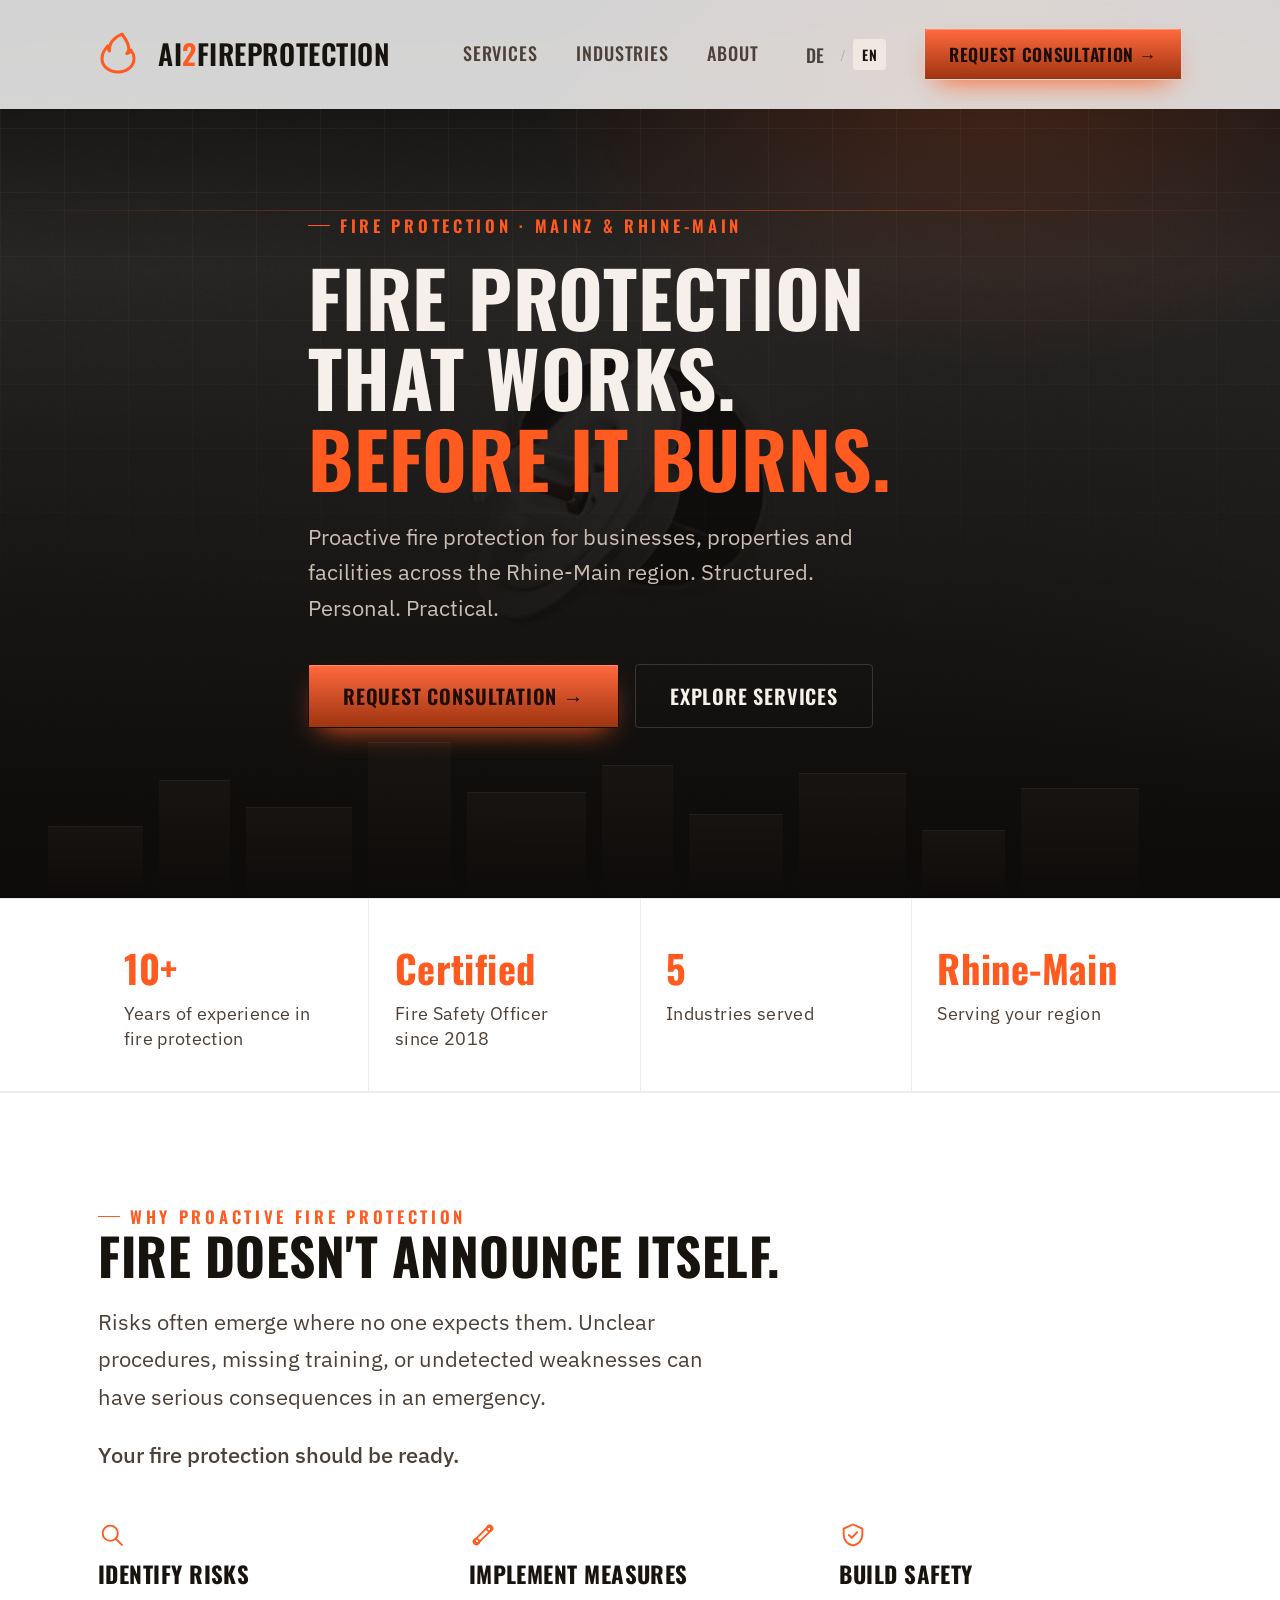
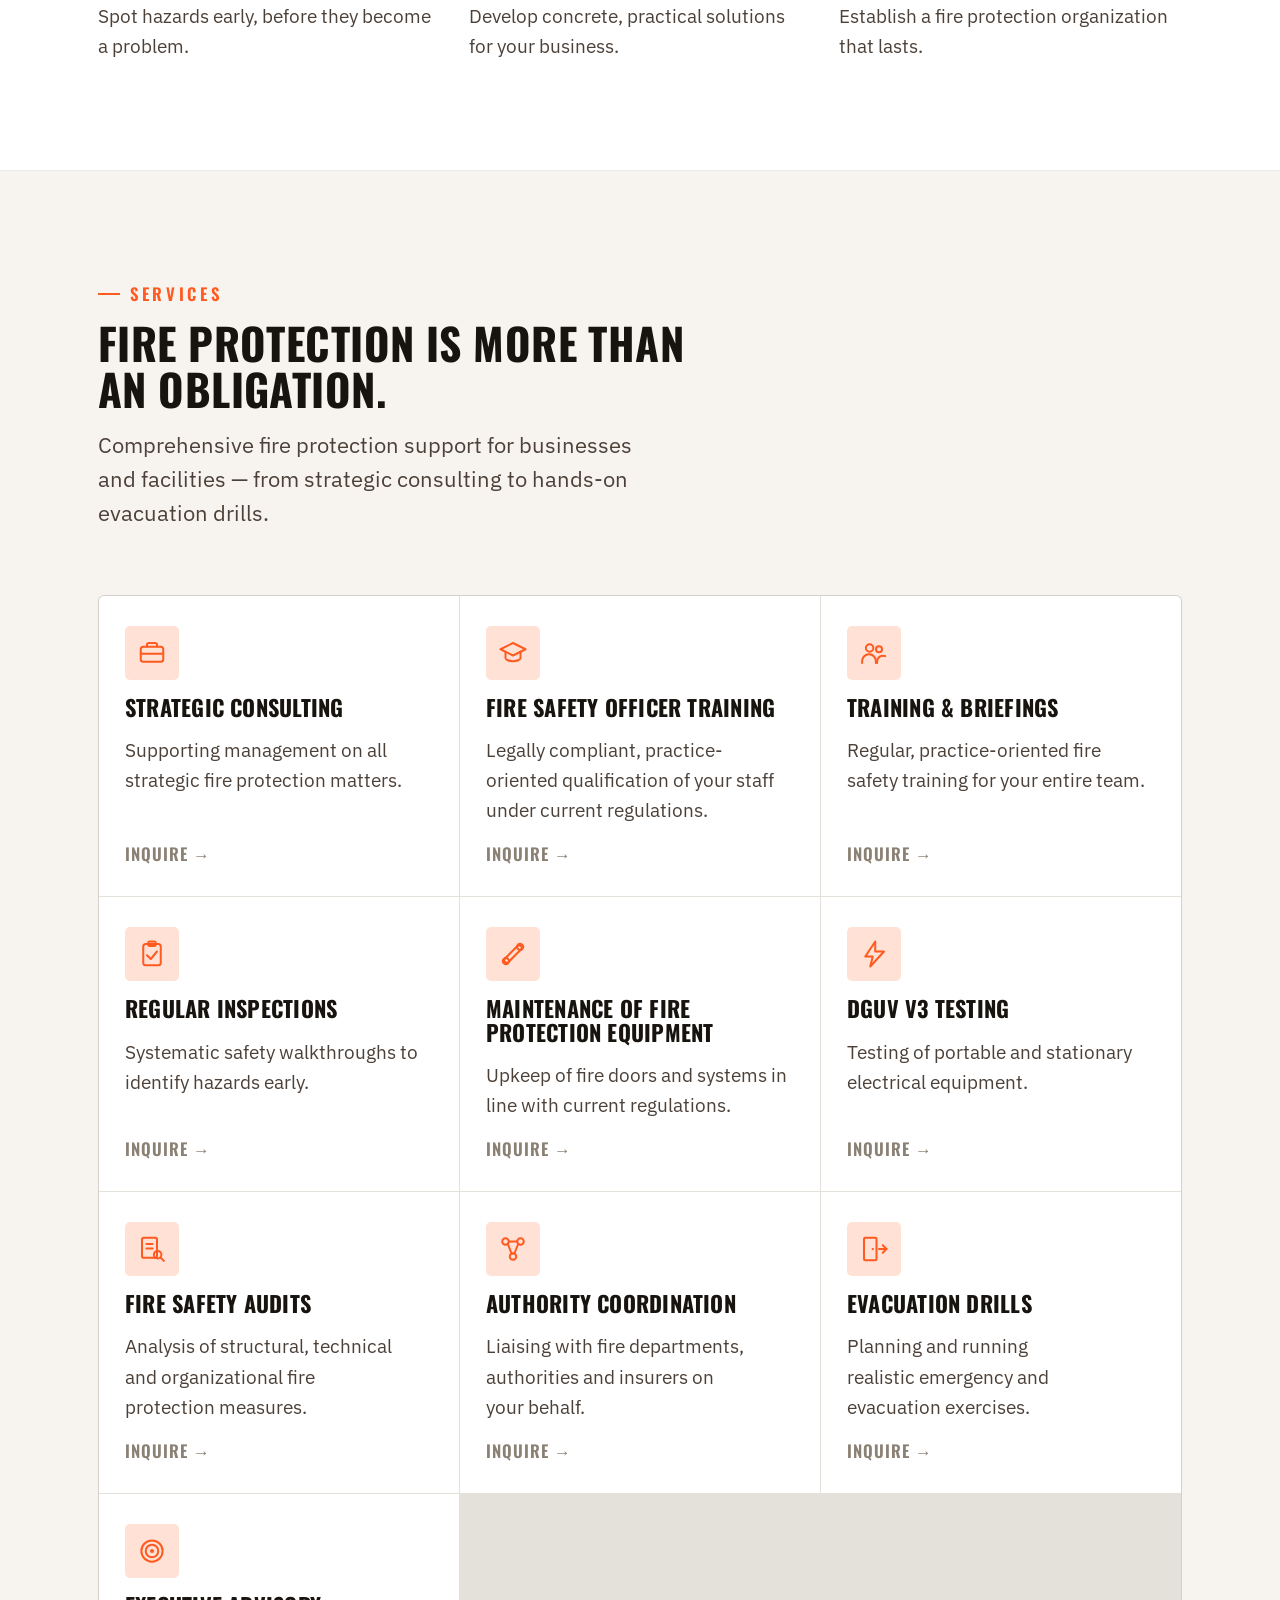
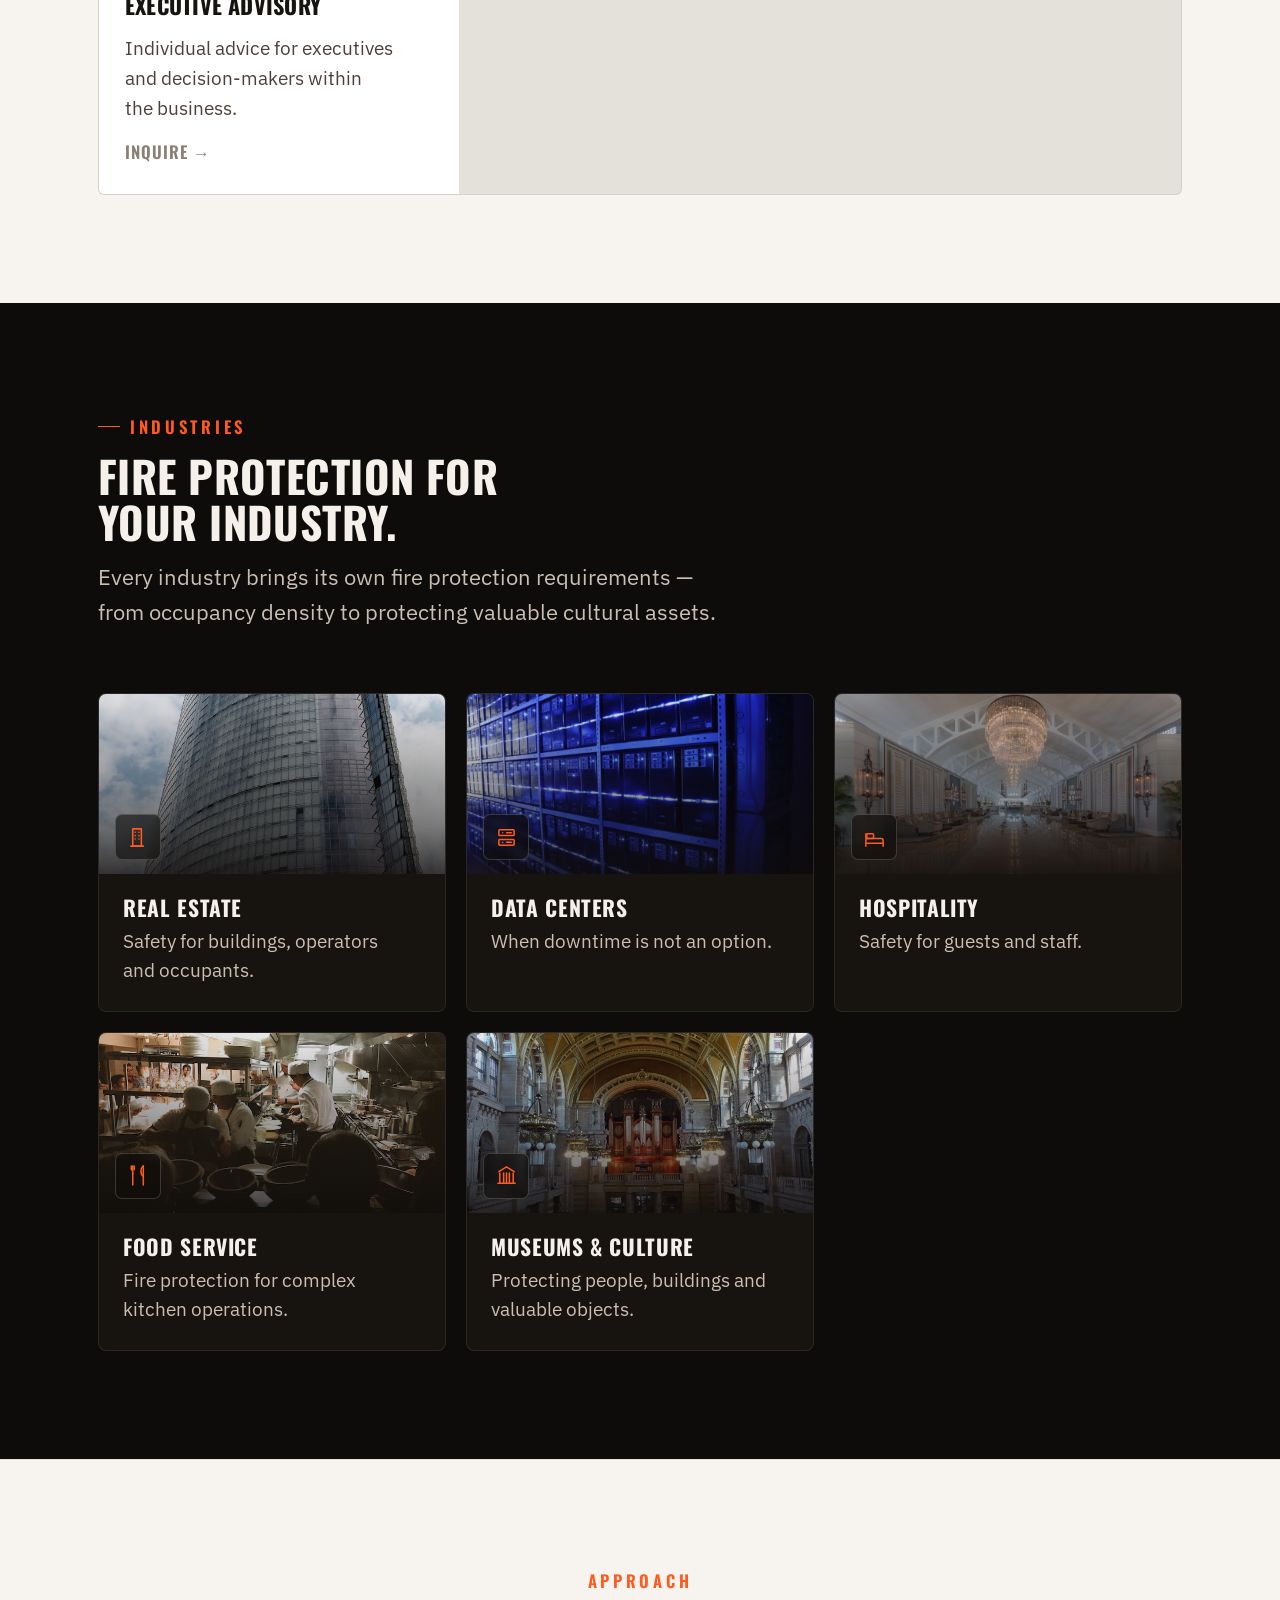
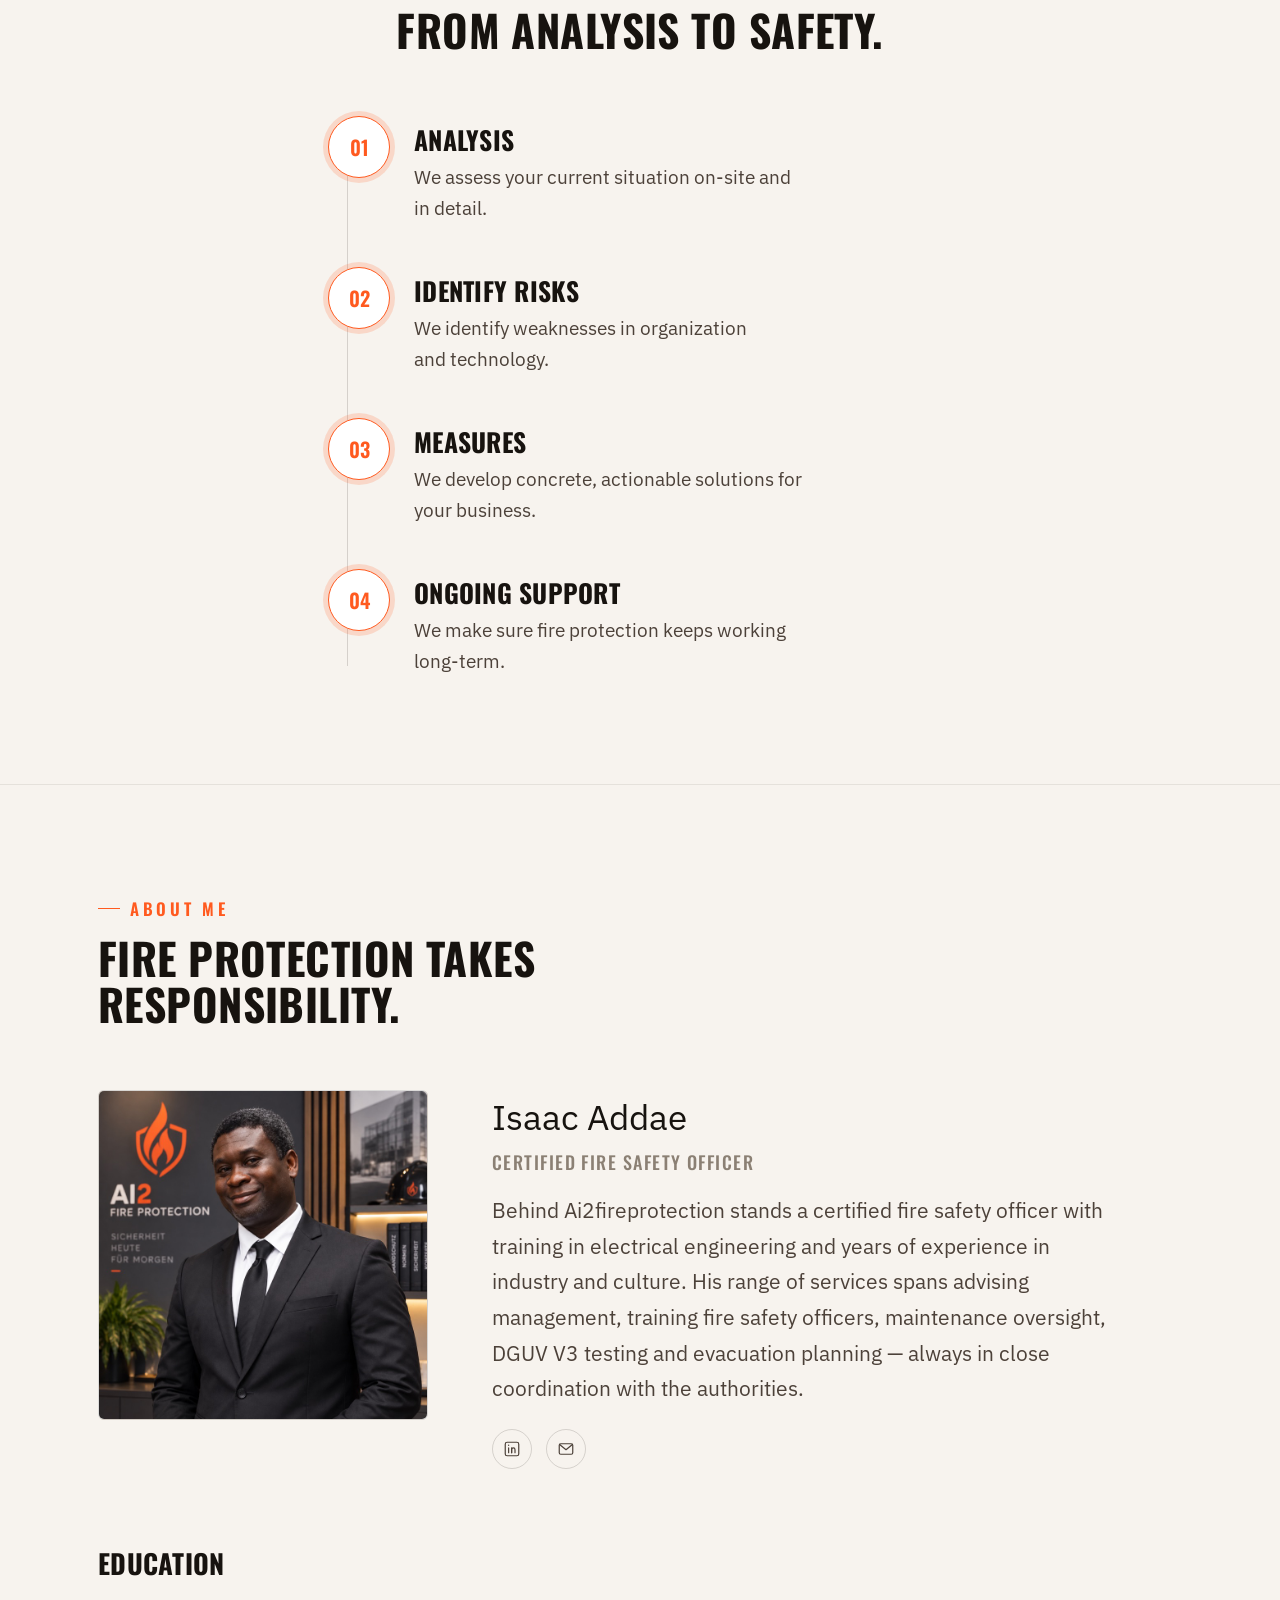
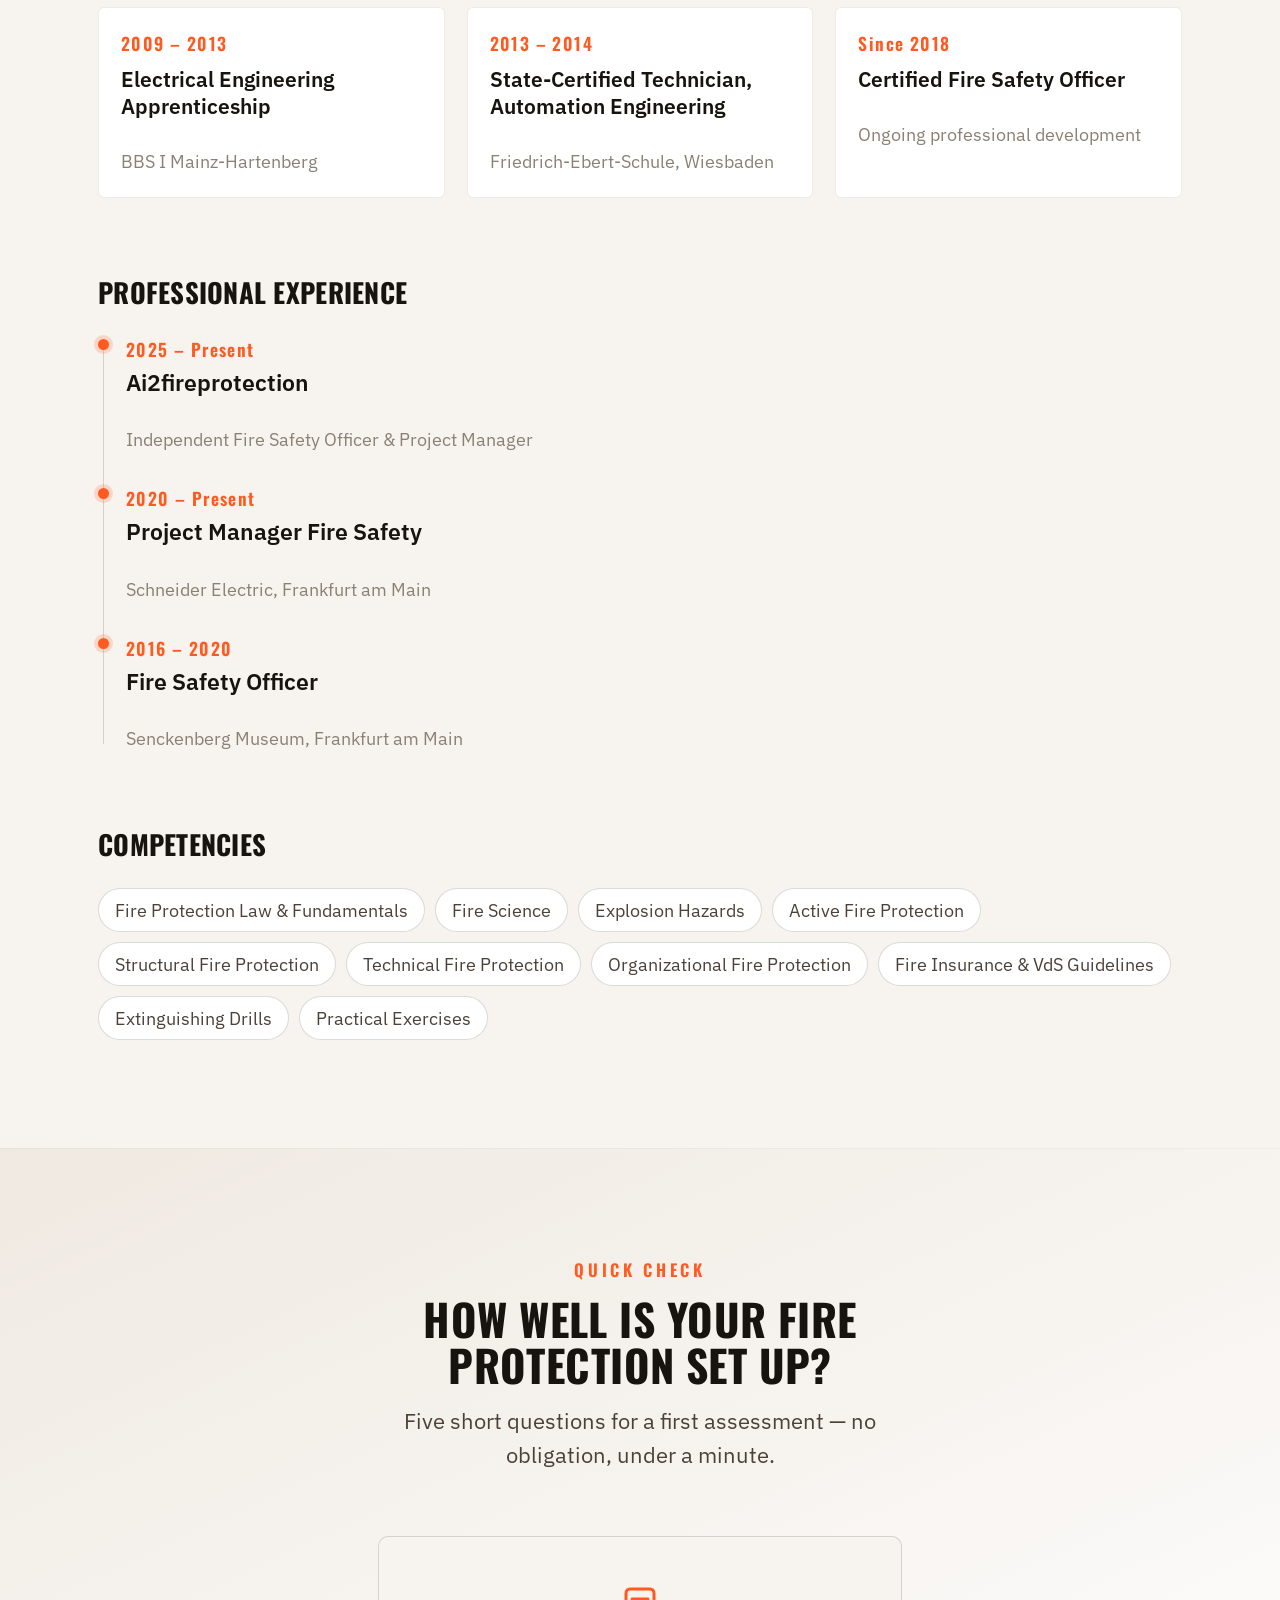
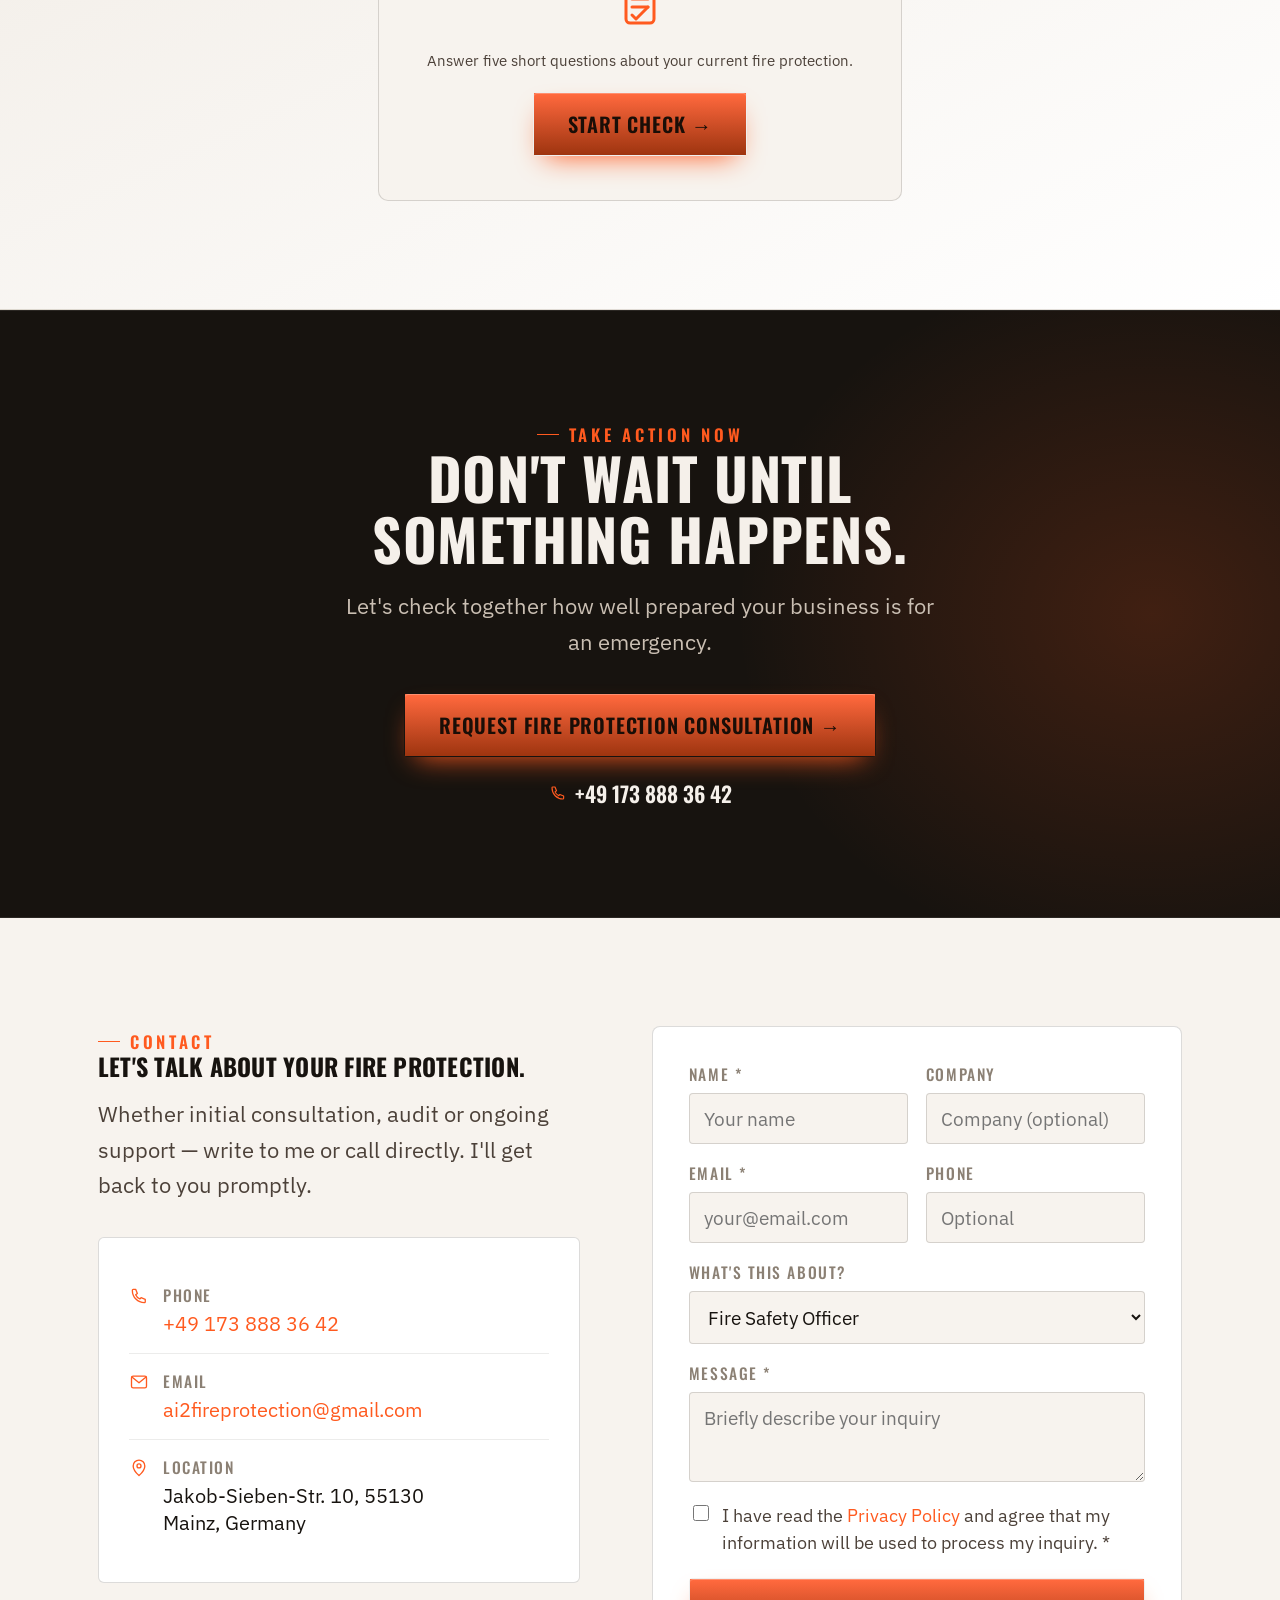
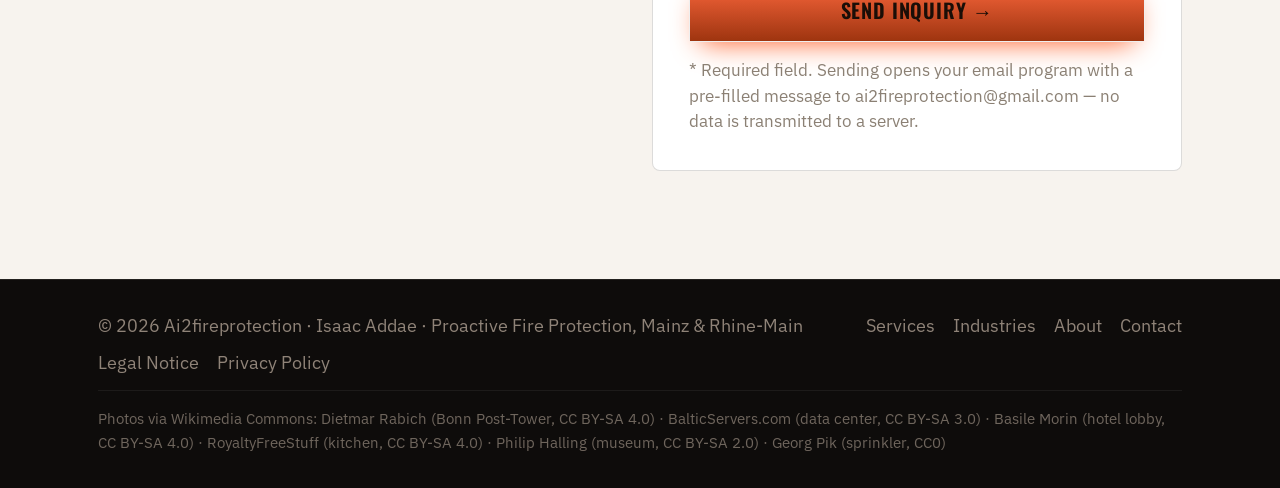
==== en/index.html @ b9a4593c "Add English version and enlarge Isaac's portrait - Add en/index.html, en/legal-notice.html, en/priva" ====
<!doctype html>
<html lang="en">
<head>
  <meta charset="UTF-8">
  <meta name="viewport" content="width=device-width, initial-scale=1">
  <title>Ai2fireprotection – Proactive Fire Protection Mainz &amp; Rhine-Main</title>
  <meta name="description" content="Certified fire safety officer in Mainz &amp; Rhine-Main: consulting, training, inspections, DGUV V3, evacuation planning – for real estate, data centers, hospitality, food service and museums.">
  <meta name="author" content="Isaac Addae – Ai2fireprotection">
  <meta name="theme-color" content="#0e0c0b">
  <link rel="canonical" href="https://ai2fireprotection.de/en/">
  <!-- Open Graph / Social Preview -->
  <meta property="og:type" content="website">
  <meta property="og:locale" content="en_US">
  <meta property="og:site_name" content="Ai2fireprotection">
  <meta property="og:title" content="Ai2fireprotection – Proactive Fire Protection Mainz &amp; Rhine-Main">
  <meta property="og:description" content="Certified fire safety officer for consulting, training, inspections, DGUV V3 and evacuation planning across the Rhine-Main region.">
  <meta property="og:url" content="https://ai2fireprotection.de/en/">
  <meta name="twitter:card" content="summary">
  <link rel="icon" href="data:image/svg+xml,%3Csvg xmlns='http://www.w3.org/2000/svg' viewBox='0 0 100 100'%3E%3Ctext y='.9em' font-size='90'%3E%F0%9F%94%A5%3C/text%3E%3C/svg%3E">
  <link rel="stylesheet" href="../styles.css">
  <script type="application/ld+json">
  {
    "@context": "https://schema.org",
    "@type": "LocalBusiness",
    "name": "Ai2fireprotection",
    "founder": { "@type": "Person", "name": "Isaac Addae" },
    "description": "Certified fire safety officer: consulting, training, inspections, DGUV V3, evacuation planning.",
    "address": {
      "@type": "PostalAddress",
      "streetAddress": "Jakob-Sieben-Str. 10",
      "postalCode": "55130",
      "addressLocality": "Mainz",
      "addressCountry": "DE"
    },
    "telephone": "+49 173 888 36 42",
    "email": "ai2fireprotection@gmail.com",
    "areaServed": "Rhine-Main",
    "url": "https://ai2fireprotection.de/en/"
  }
  </script>
</head>
<body>
<div class="page" id="top">

  <!-- NAV -->
  <header class="nav">
    <div class="container nav-inner">
      <a class="brand" href="#top">
        <svg class="brand-mark" viewBox="0 0 24 24" fill="none" stroke="currentColor" stroke-width="1.5" stroke-linecap="round" stroke-linejoin="round">
          <path d="M12 2c2.2 3 3.4 5.1 3.4 7.3 0 1-.4 1.8-1 2.5.9-.2 1.7-.8 2.1-1.7 1 1.3 1.5 2.7 1.5 4.1 0 3.7-3.1 6.8-8 6.8s-8-3.1-8-6.8c0-2.6 1.4-4.6 3-6.3-.1 1 .1 1.9.7 2.6-.3-3.6 1.6-6.4 6.3-8.5Z"/>
        </svg>
        <span class="brand-word">Ai<b>2</b>FireProtection</span>
      </a>
      <input type="checkbox" id="nav-toggle" class="nav-toggle-input">
      <nav class="nav-links">
        <a href="#services">Services</a>
        <a href="#industries">Industries</a>
        <a href="#about">About</a>
        <div class="lang-switch">
          <a href="../index.html">DE</a>
          <span class="lang-sep">/</span>
          <span class="lang-current">EN</span>
        </div>
        <a href="#contact" class="btn btn-accent btn-sm">Request Consultation →</a>
      </nav>
      <label for="nav-toggle" class="nav-toggle-btn" aria-label="Open menu">
        <svg width="24" height="24" viewBox="0 0 24 24" fill="none" stroke="currentColor" stroke-width="1.6" stroke-linecap="round"><line x1="3" y1="6" x2="21" y2="6"/><line x1="3" y1="12" x2="21" y2="12"/><line x1="3" y1="18" x2="21" y2="18"/></svg>
      </label>
    </div>
  </header>

  <!-- HERO -->
  <section class="hero dark-band">
    <div class="hero-photo"><img src="../images/hero-sprinkler.jpg" alt="" loading="eager" width="1600" height="1600"></div>
    <div class="scanline"></div>
    <div class="skyline" aria-hidden="true">
      <i style="width:8%;height:38%;"></i><i style="width:6%;height:62%;"></i><i style="width:9%;height:48%;"></i>
      <i style="width:7%;height:82%;"></i><i style="width:10%;height:56%;"></i><i style="width:6%;height:70%;"></i>
      <i style="width:8%;height:44%;"></i><i style="width:9%;height:66%;"></i><i style="width:7%;height:36%;"></i>
      <i style="width:10%;height:58%;"></i>
    </div>
    <div class="container hero-inner">
      <span class="eyebrow reveal is-visible">Fire Protection · Mainz &amp; Rhine-Main</span>
      <h1 class="reveal is-visible reveal-1">Fire protection<br>that works.<em>Before it burns.</em></h1>
      <p class="hero-sub reveal is-visible reveal-2">Proactive fire protection for businesses, properties and facilities across the Rhine-Main region. Structured. Personal. Practical.</p>
      <div class="hero-cta reveal is-visible reveal-3">
        <a href="#contact" class="btn btn-accent">Request Consultation →</a>
        <a href="#services" class="btn btn-ghost">Explore Services</a>
      </div>
    </div>
  </section>

  <!-- STATS -->
  <div class="stats">
    <div class="container">
      <div class="stats-grid reveal">
        <div class="stat"><div class="stat-num" data-count-to="10" data-suffix="+">0+</div><div class="stat-label">Years of experience in fire protection</div></div>
        <div class="stat"><div class="stat-num">Certified</div><div class="stat-label">Fire Safety Officer since 2018</div></div>
        <div class="stat"><div class="stat-num" data-count-to="5" data-suffix="">0</div><div class="stat-label">Industries served</div></div>
        <div class="stat"><div class="stat-num">Rhine-Main</div><div class="stat-label">Serving your region</div></div>
      </div>
    </div>
  </div>

  <!-- PROBLEM -->
  <section class="problem">
    <div class="container">
      <div class="problem-head reveal">
        <span class="eyebrow">Why Proactive Fire Protection</span>
        <h2>Fire doesn't announce itself.</h2>
        <p>Risks often emerge where no one expects them. Unclear procedures, missing training, or undetected weaknesses can have serious consequences in an emergency.</p>
        <p class="problem-lead">Your fire protection should be ready.</p>
      </div>
      <div class="problem-grid reveal">
        <div class="problem-card">
          <svg width="28" height="28" viewBox="0 0 24 24" fill="none" stroke="currentColor" stroke-width="1.6" stroke-linecap="round" stroke-linejoin="round" style="color:var(--accent)"><circle cx="10.5" cy="10.5" r="6.5"/><line x1="15.2" y1="15.2" x2="20.5" y2="20.5"/></svg>
          <h3>Identify Risks</h3>
          <p>Spot hazards early, before they become a problem.</p>
        </div>
        <div class="problem-card">
          <svg width="28" height="28" viewBox="0 0 24 24" fill="none" stroke="currentColor" stroke-width="1.6" stroke-linecap="round" stroke-linejoin="round" style="color:var(--accent)"><g transform="rotate(45 12 12)"><rect x="10" y="3" width="4" height="18" rx="2"/><circle cx="12" cy="4" r="2.4"/><circle cx="12" cy="20" r="2.4"/></g></svg>
          <h3>Implement Measures</h3>
          <p>Develop concrete, practical solutions for your business.</p>
        </div>
        <div class="problem-card">
          <svg width="28" height="28" viewBox="0 0 24 24" fill="none" stroke="currentColor" stroke-width="1.6" stroke-linecap="round" stroke-linejoin="round" style="color:var(--accent)"><path d="M12 3 4 6.5v5C4 16.5 7.4 20.3 12 21c4.6-.7 8-4.5 8-9.5v-5L12 3Z"/><polyline points="8.5,12 11,14.5 15.5,9.5"/></svg>
          <h3>Build Safety</h3>
          <p>Establish a fire protection organization that lasts.</p>
        </div>
      </div>
    </div>
  </section>

  <!-- SERVICES -->
  <section id="services">
    <div class="container">
      <div class="section-head reveal">
        <span class="eyebrow">Services</span>
        <h2>Fire protection is more than an obligation.</h2>
        <p>Comprehensive fire protection support for businesses and facilities — from strategic consulting to hands-on evacuation drills.</p>
      </div>

      <div class="services-grid reveal">
        <div class="service-card">
          <div class="service-icon"><svg viewBox="0 0 24 24" fill="none" stroke="currentColor" stroke-width="1.6" stroke-linecap="round" stroke-linejoin="round"><rect x="3" y="7" width="18" height="12" rx="2"/><path d="M8 7V5.5A1.5 1.5 0 0 1 9.5 4h5A1.5 1.5 0 0 1 16 5.5V7"/><line x1="3" y1="12.5" x2="21" y2="12.5"/></svg></div>
          <h3>Strategic Consulting</h3>
          <p>Supporting management on all strategic fire protection matters.</p>
          <a class="service-link" href="#contact">Inquire →</a>
        </div>
        <div class="service-card">
          <div class="service-icon"><svg viewBox="0 0 24 24" fill="none" stroke="currentColor" stroke-width="1.6" stroke-linecap="round" stroke-linejoin="round"><polygon points="12,4 22,9 12,14 2,9"/><path d="M6 11v5c0 1.4 2.7 2.5 6 2.5s6-1.1 6-2.5v-5"/></svg></div>
          <h3>Fire Safety Officer Training</h3>
          <p>Legally compliant, practice-oriented qualification of your staff under current regulations.</p>
          <a class="service-link" href="#contact">Inquire →</a>
        </div>
        <div class="service-card">
          <div class="service-icon"><svg viewBox="0 0 24 24" fill="none" stroke="currentColor" stroke-width="1.6" stroke-linecap="round" stroke-linejoin="round"><circle cx="8.5" cy="8" r="3"/><circle cx="16" cy="9" r="2.4"/><path d="M2.5 20v-1.5A5.5 5.5 0 0 1 8 13a5.5 5.5 0 0 1 5.5 5.5V20"/><path d="M14.5 20v-1.2a4.7 4.7 0 0 1 6.5-4.3"/></svg></div>
          <h3>Training &amp; Briefings</h3>
          <p>Regular, practice-oriented fire safety training for your entire team.</p>
          <a class="service-link" href="#contact">Inquire →</a>
        </div>
        <div class="service-card">
          <div class="service-icon"><svg viewBox="0 0 24 24" fill="none" stroke="currentColor" stroke-width="1.6" stroke-linecap="round" stroke-linejoin="round"><rect x="5" y="4" width="14" height="17" rx="2"/><rect x="9" y="2" width="6" height="3.5" rx="1"/><polyline points="8,13 11,16 16,10"/></svg></div>
          <h3>Regular Inspections</h3>
          <p>Systematic safety walkthroughs to identify hazards early.</p>
          <a class="service-link" href="#contact">Inquire →</a>
        </div>
        <div class="service-card">
          <div class="service-icon"><svg viewBox="0 0 24 24" fill="none" stroke="currentColor" stroke-width="1.6" stroke-linecap="round" stroke-linejoin="round"><g transform="rotate(45 12 12)"><rect x="10" y="3" width="4" height="18" rx="2"/><circle cx="12" cy="4" r="2.4"/><circle cx="12" cy="20" r="2.4"/></g></svg></div>
          <h3>Maintenance of Fire Protection Equipment</h3>
          <p>Upkeep of fire doors and systems in line with current regulations.</p>
          <a class="service-link" href="#contact">Inquire →</a>
        </div>
        <div class="service-card">
          <div class="service-icon"><svg viewBox="0 0 24 24" fill="none" stroke="currentColor" stroke-width="1.6" stroke-linecap="round" stroke-linejoin="round"><polygon points="13,2 5,14 11,14 9,22 20,10 13,10"/></svg></div>
          <h3>DGUV V3 Testing</h3>
          <p>Testing of portable and stationary electrical equipment.</p>
          <a class="service-link" href="#contact">Inquire →</a>
        </div>
        <div class="service-card">
          <div class="service-icon"><svg viewBox="0 0 24 24" fill="none" stroke="currentColor" stroke-width="1.6" stroke-linecap="round" stroke-linejoin="round"><rect x="4" y="3" width="12" height="16" rx="1.5"/><line x1="7.5" y1="8" x2="12.5" y2="8"/><line x1="7.5" y1="11.5" x2="12.5" y2="11.5"/><circle cx="16.5" cy="16.5" r="3"/><line x1="18.8" y1="18.8" x2="21.5" y2="21.5"/></svg></div>
          <h3>Fire Safety Audits</h3>
          <p>Analysis of structural, technical and organizational fire protection measures.</p>
          <a class="service-link" href="#contact">Inquire →</a>
        </div>
        <div class="service-card">
          <div class="service-icon"><svg viewBox="0 0 24 24" fill="none" stroke="currentColor" stroke-width="1.6" stroke-linecap="round" stroke-linejoin="round"><circle cx="6" cy="6" r="2.6"/><circle cx="18" cy="6" r="2.6"/><circle cx="12" cy="18" r="2.6"/><line x1="7.8" y1="7.8" x2="11" y2="16"/><line x1="16.2" y1="7.8" x2="13" y2="16"/><line x1="8.7" y1="6" x2="15.3" y2="6"/></svg></div>
          <h3>Authority Coordination</h3>
          <p>Liaising with fire departments, authorities and insurers on your behalf.</p>
          <a class="service-link" href="#contact">Inquire →</a>
        </div>
        <div class="service-card">
          <div class="service-icon"><svg viewBox="0 0 24 24" fill="none" stroke="currentColor" stroke-width="1.6" stroke-linecap="round" stroke-linejoin="round"><rect x="4" y="3" width="10" height="18" rx="1"/><circle cx="11" cy="12" r="0.9" fill="currentColor" stroke="none"/><line x1="16" y1="12" x2="22" y2="12"/><polyline points="19,9 22,12 19,15"/></svg></div>
          <h3>Evacuation Drills</h3>
          <p>Planning and running realistic emergency and evacuation exercises.</p>
          <a class="service-link" href="#contact">Inquire →</a>
        </div>
        <div class="service-card">
          <div class="service-icon"><svg viewBox="0 0 24 24" fill="none" stroke="currentColor" stroke-width="1.6" stroke-linecap="round" stroke-linejoin="round"><circle cx="12" cy="12" r="8.5"/><circle cx="12" cy="12" r="5"/><circle cx="12" cy="12" r="1.6" fill="currentColor" stroke="none"/></svg></div>
          <h3>Executive Advisory</h3>
          <p>Individual advice for executives and decision-makers within the business.</p>
          <a class="service-link" href="#contact">Inquire →</a>
        </div>
      </div>
    </div>
  </section>

  <!-- INDUSTRIES -->
  <section id="industries" class="dark-band">
    <div class="container">
      <div class="section-head reveal">
        <span class="eyebrow">Industries</span>
        <h2>Fire protection for your industry.</h2>
        <p>Every industry brings its own fire protection requirements — from occupancy density to protecting valuable cultural assets.</p>
      </div>
      <div class="industries-grid reveal">
        <div class="industry-tile">
          <div class="industry-visual">
            <img src="../images/immobilien.jpg" alt="Modern office building with glass facade" loading="lazy" width="900" height="600">
            <div class="industry-icon-badge"><svg viewBox="0 0 24 24" fill="none" stroke="currentColor" stroke-width="1.6" stroke-linecap="round" stroke-linejoin="round"><rect x="6" y="3" width="9" height="18"/><line x1="8.5" y1="6.5" x2="8.5" y2="6.6"/><line x1="8.5" y1="10" x2="8.5" y2="10.1"/><line x1="8.5" y1="13.5" x2="8.5" y2="13.6"/><line x1="12.5" y1="6.5" x2="12.5" y2="6.6"/><line x1="12.5" y1="10" x2="12.5" y2="10.1"/><line x1="12.5" y1="13.5" x2="12.5" y2="13.6"/><line x1="4" y1="21" x2="17" y2="21"/></svg></div>
          </div>
          <div class="industry-body"><h3>Real Estate</h3><p>Safety for buildings, operators and occupants.</p></div>
        </div>
        <div class="industry-tile">
          <div class="industry-visual">
            <img src="../images/rechenzentren.jpg" alt="Server room in a data center" loading="lazy" width="900" height="597">
            <div class="industry-icon-badge"><svg viewBox="0 0 24 24" fill="none" stroke="currentColor" stroke-width="1.6" stroke-linecap="round" stroke-linejoin="round"><rect x="4" y="4" width="16" height="6" rx="1"/><rect x="4" y="14" width="16" height="6" rx="1"/><line x1="8" y1="7" x2="8" y2="7.1"/><line x1="8" y1="17" x2="8" y2="17.1"/><line x1="12" y1="7" x2="17" y2="7"/><line x1="12" y1="17" x2="17" y2="17"/></svg></div>
          </div>
          <div class="industry-body"><h3>Data Centers</h3><p>When downtime is not an option.</p></div>
        </div>
        <div class="industry-tile">
          <div class="industry-visual">
            <img src="../images/hotellerie.jpg" alt="Elegant hotel lobby" loading="lazy" width="900" height="506">
            <div class="industry-icon-badge"><svg viewBox="0 0 24 24" fill="none" stroke="currentColor" stroke-width="1.6" stroke-linecap="round" stroke-linejoin="round"><rect x="4" y="8" width="7" height="5" rx="1"/><path d="M3 21v-6a2 2 0 0 1 2-2h14a2 2 0 0 1 2 2v6"/><line x1="3" y1="18" x2="21" y2="18"/><line x1="3" y1="13" x2="3" y2="8"/></svg></div>
          </div>
          <div class="industry-body"><h3>Hospitality</h3><p>Safety for guests and staff.</p></div>
        </div>
        <div class="industry-tile">
          <div class="industry-visual">
            <img src="../images/gastronomie.jpg" alt="Professional commercial kitchen" loading="lazy" width="650" height="488">
            <div class="industry-icon-badge"><svg viewBox="0 0 24 24" fill="none" stroke="currentColor" stroke-width="1.6" stroke-linecap="round" stroke-linejoin="round"><line x1="6" y1="2" x2="6" y2="10"/><line x1="4.5" y1="2" x2="4.5" y2="6"/><line x1="7.5" y1="2" x2="7.5" y2="6"/><line x1="6" y1="10" x2="6" y2="22"/><path d="M17 2c-1.6 1.4-2.4 3-2.4 5.4S15.4 12 17 13"/><line x1="17" y1="2" x2="17" y2="22"/></svg></div>
          </div>
          <div class="industry-body"><h3>Food Service</h3><p>Fire protection for complex kitchen operations.</p></div>
        </div>
        <div class="industry-tile">
          <div class="industry-visual">
            <img src="../images/museen.jpg" alt="Museum exhibition hall" loading="lazy" width="675" height="900">
            <div class="industry-icon-badge"><svg viewBox="0 0 24 24" fill="none" stroke="currentColor" stroke-width="1.6" stroke-linecap="round" stroke-linejoin="round"><polyline points="4,8 12,3 20,8"/><line x1="3" y1="20" x2="21" y2="20"/><line x1="5" y1="20" x2="5" y2="9.5"/><line x1="9" y1="20" x2="9" y2="9.5"/><line x1="12" y1="20" x2="12" y2="9.5"/><line x1="15" y1="20" x2="15" y2="9.5"/><line x1="19" y1="20" x2="19" y2="9.5"/></svg></div>
          </div>
          <div class="industry-body"><h3>Museums &amp; Culture</h3><p>Protecting people, buildings and valuable objects.</p></div>
        </div>
      </div>
    </div>
  </section>

  <hr class="divider">

  <!-- PROCESS -->
  <section>
    <div class="container">
      <div class="section-head center reveal">
        <span class="eyebrow">Approach</span>
        <h2>From analysis to safety.</h2>
      </div>
      <div class="process-list">
        <div class="process-step reveal">
          <div class="process-num">01</div>
          <div class="process-text"><h3>Analysis</h3><p>We assess your current situation on-site and in detail.</p></div>
        </div>
        <div class="process-step reveal">
          <div class="process-num">02</div>
          <div class="process-text"><h3>Identify Risks</h3><p>We identify weaknesses in organization and technology.</p></div>
        </div>
        <div class="process-step reveal">
          <div class="process-num">03</div>
          <div class="process-text"><h3>Measures</h3><p>We develop concrete, actionable solutions for your business.</p></div>
        </div>
        <div class="process-step reveal">
          <div class="process-num">04</div>
          <div class="process-text"><h3>Ongoing Support</h3><p>We make sure fire protection keeps working long-term.</p></div>
        </div>
      </div>
    </div>
  </section>

  <hr class="divider">

  <!-- ABOUT -->
  <section id="about">
    <div class="container">
      <div class="section-head reveal">
        <span class="eyebrow">About Me</span>
        <h2>Fire protection takes responsibility.</h2>
      </div>

      <div class="about-top reveal">
        <div class="avatar"><img src="../images/isaac-addae.jpg" alt="Isaac Addae, Managing Director of Ai2fireprotection" width="800" height="800" loading="lazy"></div>
        <div>
          <div class="about-name">Isaac Addae</div>
          <div class="about-role">Certified Fire Safety Officer</div>
          <p class="about-bio">Behind Ai2fireprotection stands a certified fire safety officer with training in electrical engineering and years of experience in industry and culture. His range of services spans advising management, training fire safety officers, maintenance oversight, DGUV&nbsp;V3 testing and evacuation planning — always in close coordination with the authorities.</p>
          <div class="about-links">
            <a class="icon-link" href="https://www.linkedin.com/in/isaac-yaw-addae-30a428b4/" target="_blank" rel="noopener" aria-label="LinkedIn profile">
              <svg viewBox="0 0 24 24" fill="none" stroke="currentColor" stroke-width="1.6" stroke-linecap="round" stroke-linejoin="round"><rect x="3" y="3" width="18" height="18" rx="2.5"/><line x1="7.5" y1="10.5" x2="7.5" y2="17"/><circle cx="7.5" cy="7" r="0.9" fill="currentColor" stroke="none"/><path d="M11.5 17v-4.2c0-1.4 1-2.3 2.3-2.3 1.3 0 2.2 1 2.2 2.4V17"/><line x1="11.5" y1="10.5" x2="11.5" y2="17"/></svg>
            </a>
            <a class="icon-link" href="mailto:ai2fireprotection@gmail.com" aria-label="Send email">
              <svg viewBox="0 0 24 24" fill="none" stroke="currentColor" stroke-width="1.6" stroke-linecap="round" stroke-linejoin="round"><rect x="3" y="5" width="18" height="14" rx="2"/><polyline points="3.5,6 12,13 20.5,6"/></svg>
            </a>
          </div>
        </div>
      </div>

      <div class="sub-head reveal"><h3>Education</h3></div>
      <div class="creds reveal">
        <div class="cred-card">
          <div class="cred-year">2009 – 2013</div>
          <h4>Electrical Engineering Apprenticeship</h4>
          <p>BBS I Mainz-Hartenberg</p>
        </div>
        <div class="cred-card">
          <div class="cred-year">2013 – 2014</div>
          <h4>State-Certified Technician, Automation Engineering</h4>
          <p>Friedrich-Ebert-Schule, Wiesbaden</p>
        </div>
        <div class="cred-card">
          <div class="cred-year">Since 2018</div>
          <h4>Certified Fire Safety Officer</h4>
          <p>Ongoing professional development</p>
        </div>
      </div>

      <div class="sub-head reveal" id="experience"><h3>Professional Experience</h3></div>
      <div class="timeline reveal">
        <div class="tl-item">
          <span class="tl-dot"></span>
          <div class="tl-year">2025 – Present</div>
          <h4>Ai2fireprotection</h4>
          <div class="place">Independent Fire Safety Officer &amp; Project Manager</div>
        </div>
        <div class="tl-item">
          <span class="tl-dot"></span>
          <div class="tl-year">2020 – Present</div>
          <h4>Project Manager Fire Safety</h4>
          <div class="place">Schneider Electric, Frankfurt am Main</div>
        </div>
        <div class="tl-item">
          <span class="tl-dot"></span>
          <div class="tl-year">2016 – 2020</div>
          <h4>Fire Safety Officer</h4>
          <div class="place">Senckenberg Museum, Frankfurt am Main</div>
        </div>
      </div>

      <div class="sub-head reveal"><h3>Competencies</h3></div>
      <div class="tags reveal">
        <span class="tag">Fire Protection Law &amp; Fundamentals</span>
        <span class="tag">Fire Science</span>
        <span class="tag">Explosion Hazards</span>
        <span class="tag">Active Fire Protection</span>
        <span class="tag">Structural Fire Protection</span>
        <span class="tag">Technical Fire Protection</span>
        <span class="tag">Organizational Fire Protection</span>
        <span class="tag">Fire Insurance &amp; VdS Guidelines</span>
        <span class="tag">Extinguishing Drills</span>
        <span class="tag">Practical Exercises</span>
      </div>
    </div>
  </section>

  <!-- FIRE SAFETY CHECK -->
  <section class="check" id="check">
    <div class="container check-wrap">
      <div class="section-head center reveal">
        <span class="eyebrow">Quick Check</span>
        <h2>How well is your fire protection set up?</h2>
        <p>Five short questions for a first assessment — no obligation, under a minute.</p>
      </div>

      <div class="check-panel reveal">
        <div class="center-col" id="check-intro">
          <svg class="check-intro-icon" viewBox="0 0 24 24" fill="none" stroke="currentColor" stroke-width="1.5" stroke-linecap="round" stroke-linejoin="round"><rect x="5" y="4" width="14" height="17" rx="2"/><line x1="8" y1="9" x2="16" y2="9"/><line x1="8" y1="13" x2="16" y2="13"/><polyline points="8,17 10,19 16,13"/></svg>
          <p style="color:var(--text-dim); font-size:15px; margin-bottom:22px;">Answer five short questions about your current fire protection.</p>
          <button type="button" class="btn btn-accent" onclick="checkStart()">Start Check →</button>
        </div>

        <div id="check-question" style="display:none;">
          <div class="check-progress">
            <span class="check-dot" id="check-dot-0"></span>
            <span class="check-dot" id="check-dot-1"></span>
            <span class="check-dot" id="check-dot-2"></span>
            <span class="check-dot" id="check-dot-3"></span>
            <span class="check-dot" id="check-dot-4"></span>
          </div>
          <div class="check-q" id="check-q-text"></div>
          <div class="check-options">
            <div class="check-option" id="check-option-good" onclick="checkAnswer(true)"></div>
            <div class="check-option" id="check-option-bad" onclick="checkAnswer(false)"></div>
          </div>
        </div>

        <div class="check-result center-col" id="check-result" style="display:none;">
          <svg class="check-result-icon" viewBox="0 0 24 24" fill="none" stroke="currentColor" stroke-width="1.5" stroke-linecap="round" stroke-linejoin="round"><path d="M12 3 4 6.5v5C4 16.5 7.4 20.3 12 21c4.6-.7 8-4.5 8-9.5v-5L12 3Z"/><polyline points="8.5,12 11,14.5 15.5,9.5"/></svg>
          <p id="check-result-text"></p>
          <a class="btn btn-accent" href="#contact">Request Personal Consultation →</a>
          <span class="check-restart" onclick="checkRestart()">Restart check</span>
        </div>
      </div>
    </div>
  </section>

  <!-- CTA BANNER -->
  <section class="cta-banner dark-band">
    <div class="container cta-inner reveal">
      <span class="eyebrow" style="justify-content:center;">Take Action Now</span>
      <h2>Don't wait until something happens.</h2>
      <p>Let's check together how well prepared your business is for an emergency.</p>
      <div class="cta-row">
        <a class="btn btn-accent" href="#contact">Request Fire Protection Consultation →</a>
        <a class="cta-phone" href="tel:+491738883642">
          <svg viewBox="0 0 24 24" fill="none" stroke="currentColor" stroke-width="1.6" stroke-linecap="round" stroke-linejoin="round"><path d="M4 5c0-.6.4-1 1-1h3l2 5-2 1.5c1 2.3 2.7 4 5 5L14.5 14l5 2v3c0 .6-.4 1-1 1C10.5 20 4 13.5 4 5Z"/></svg>
          +49 173 888 36 42
        </a>
      </div>
    </div>
  </section>

  <!-- CONTACT -->
  <section id="contact">
    <div class="container contact-wrap">
      <div class="reveal">
        <span class="eyebrow">Contact</span>
        <h2>Let's talk about your fire protection.</h2>
        <p class="contact-sub">Whether initial consultation, audit or ongoing support — write to me or call directly. I'll get back to you promptly.</p>
        <div class="contact-card">
          <div class="contact-row">
            <svg viewBox="0 0 24 24" fill="none" stroke="currentColor" stroke-width="1.6" stroke-linecap="round" stroke-linejoin="round"><path d="M4 5c0-.6.4-1 1-1h3l2 5-2 1.5c1 2.3 2.7 4 5 5L14.5 14l5 2v3c0 .6-.4 1-1 1C10.5 20 4 13.5 4 5Z"/></svg>
            <div><div class="lbl">Phone</div><div class="val"><a href="tel:+491738883642">+49 173 888 36 42</a></div></div>
          </div>
          <div class="contact-row">
            <svg viewBox="0 0 24 24" fill="none" stroke="currentColor" stroke-width="1.6" stroke-linecap="round" stroke-linejoin="round"><rect x="3" y="5" width="18" height="14" rx="2"/><polyline points="3.5,6 12,13 20.5,6"/></svg>
            <div><div class="lbl">Email</div><div class="val"><a href="mailto:ai2fireprotection@gmail.com">ai2fireprotection@gmail.com</a></div></div>
          </div>
          <div class="contact-row">
            <svg viewBox="0 0 24 24" fill="none" stroke="currentColor" stroke-width="1.6" stroke-linecap="round" stroke-linejoin="round"><path d="M12 21s7-6.1 7-11.5A7 7 0 0 0 5 9.5C5 14.9 12 21 12 21Z"/><circle cx="12" cy="9.5" r="2.4"/></svg>
            <div><div class="lbl">Location</div><div class="val">Jakob-Sieben-Str. 10, 55130 Mainz, Germany</div></div>
          </div>
        </div>
      </div>

      <form class="form reveal" id="contact-form" novalidate>
        <div class="form-grid">
          <div class="field"><label for="f-name">Name *</label><input id="f-name" name="name" type="text" placeholder="Your name" required autocomplete="name"></div>
          <div class="field"><label for="f-company">Company</label><input id="f-company" name="company" type="text" placeholder="Company (optional)" autocomplete="organization"></div>
          <div class="field"><label for="f-email">Email *</label><input id="f-email" name="email" type="email" placeholder="your@email.com" required autocomplete="email"></div>
          <div class="field"><label for="f-phone">Phone</label><input id="f-phone" name="phone" type="tel" placeholder="Optional" autocomplete="tel"></div>
          <div class="field full">
            <label for="f-topic">What's this about?</label>
            <select id="f-topic" name="topic">
              <option>Fire Safety Officer</option>
              <option>Fire Safety Inspection</option>
              <option>Consulting</option>
              <option>Training</option>
              <option>Risk Assessment</option>
              <option>Other</option>
            </select>
          </div>
          <div class="field full"><label for="f-message">Message *</label><textarea id="f-message" name="message" placeholder="Briefly describe your inquiry" required></textarea></div>
        </div>
        <div class="field-check">
          <input type="checkbox" id="f-consent" required>
          <label for="f-consent">I have read the <a href="privacy-policy.html" target="_blank" rel="noopener">Privacy Policy</a> and agree that my information will be used to process my inquiry. *</label>
        </div>
        <p class="field-error" id="form-error">Please fill in all required fields and confirm the privacy policy.</p>
        <button type="submit" class="btn btn-accent btn-block">Send Inquiry →</button>
        <p class="field-ok" id="form-ok">Your email program will open with a pre-filled message. If it doesn't, feel free to write to us directly at <a href="mailto:ai2fireprotection@gmail.com">ai2fireprotection@gmail.com</a>.</p>
        <p class="form-note">* Required field. Sending opens your email program with a pre-filled message to ai2fireprotection@gmail.com — no data is transmitted to a server.</p>
      </form>
    </div>
  </section>

  <footer class="dark-band">
    <div class="container">
      <div class="footer-inner">
        <span>© 2026 Ai2fireprotection · Isaac Addae · Proactive Fire Protection, Mainz &amp; Rhine-Main</span>
        <nav class="footer-nav">
          <a href="#services">Services</a>
          <a href="#industries">Industries</a>
          <a href="#about">About</a>
          <a href="#contact">Contact</a>
        </nav>
        <span class="fine"><a href="legal-notice.html">Legal Notice</a><a href="privacy-policy.html">Privacy Policy</a></span>
      </div>
      <p class="photo-credits">Photos via Wikimedia Commons: Dietmar Rabich (Bonn Post-Tower, CC BY-SA 4.0) · BalticServers.com (data center, CC BY-SA 3.0) · Basile Morin (hotel lobby, CC BY-SA 4.0) · RoyaltyFreeStuff (kitchen, CC BY-SA 4.0) · Philip Halling (museum, CC BY-SA 2.0) · Georg Pik (sprinkler, CC0)</p>
    </div>
  </footer>

  <!-- STICKY MOBILE CTA -->
  <div class="sticky-cta dark-band">
    <a class="icon-link" href="tel:+491738883642" aria-label="Call">
      <svg viewBox="0 0 24 24" fill="none" stroke="currentColor" stroke-width="1.6" stroke-linecap="round" stroke-linejoin="round"><path d="M4 5c0-.6.4-1 1-1h3l2 5-2 1.5c1 2.3 2.7 4 5 5L14.5 14l5 2v3c0 .6-.4 1-1 1C10.5 20 4 13.5 4 5Z"/></svg>
    </a>
    <a class="btn btn-accent" href="#contact">Request Consultation</a>
  </div>
</div>

<script>
(function () {
  var CHECK_QUESTIONS = [
    { text: "Do you currently have a designated fire safety officer?", good: "Yes", bad: "No" },
    { text: "Was your last fire safety inspection within the last 6 months?", good: "Yes", bad: "Longer ago / unknown" },
    { text: "Are your employees regularly briefed on fire safety?", good: "Yes", bad: "No" },
    { text: "Is your fire safety documentation up to date?", good: "Yes", bad: "No / not sure" },
    { text: "Have escape and rescue routes been checked recently?", good: "Yes", bad: "No" }
  ];
  var step = -1;
  var answers = [];

  var introEl = document.getElementById("check-intro");
  var questionEl = document.getElementById("check-question");
  var resultEl = document.getElementById("check-result");
  var qTextEl = document.getElementById("check-q-text");
  var optGoodEl = document.getElementById("check-option-good");
  var optBadEl = document.getElementById("check-option-bad");
  var resultTextEl = document.getElementById("check-result-text");
  var dots = [0, 1, 2, 3, 4].map(function (i) { return document.getElementById("check-dot-" + i); });

  function render() {
    var current = (step >= 0 && step < CHECK_QUESTIONS.length) ? CHECK_QUESTIONS[step] : null;
    var isResult = step >= CHECK_QUESTIONS.length;

    introEl.style.display = step === -1 ? "" : "none";
    questionEl.style.display = current ? "" : "none";
    resultEl.style.display = isResult ? "" : "none";

    dots.forEach(function (dot, i) {
      if (!dot) return;
      var done = i < step || isResult;
      dot.classList.toggle("is-done", done);
    });

    if (current) {
      qTextEl.textContent = current.text;
      optGoodEl.textContent = current.good;
      optBadEl.textContent = current.bad;
    }

    if (isResult) {
      var riskCount = answers.filter(function (a) { return !a; }).length;
      resultTextEl.textContent = riskCount >= 3
        ? "Your answers point to a few areas worth a closer look. A personal conversation can quickly clarify where action is needed."
        : "Your answers suggest a solid foundation. A short personal exchange never hurts — a reliable assessment always needs an on-site look.";
    }
  }

  window.checkStart = function () { step = 0; answers = []; render(); };
  window.checkAnswer = function (isGood) { answers.push(isGood); step += 1; render(); };
  window.checkRestart = function () { step = -1; answers = []; render(); };

  var contactForm = document.getElementById("contact-form");
  if (contactForm) {
    var formError = document.getElementById("form-error");
    var formOk = document.getElementById("form-ok");
    contactForm.addEventListener("submit", function (e) {
      e.preventDefault();
      function val(id) { var el = document.getElementById(id); return el ? el.value.trim() : ""; }

      if (!contactForm.checkValidity()) {
        formError.classList.add("is-visible");
        formOk.classList.remove("is-visible");
        return;
      }
      formError.classList.remove("is-visible");

      var bodyLines = [
        "Name: " + val("f-name"),
        "Company: " + val("f-company"),
        "Email: " + val("f-email"),
        "Phone: " + val("f-phone"),
        "",
        val("f-message")
      ];
      var subject = encodeURIComponent("Inquiry: " + (val("f-topic") || "Fire Protection"));
      var body = encodeURIComponent(bodyLines.join("\n"));
      window.location.href = "mailto:ai2fireprotection@gmail.com?subject=" + subject + "&body=" + body;
      formOk.classList.add("is-visible");
    });
  }

  render();

  var nav = document.querySelector(".nav");
  function onScroll() {
    if (!nav) return;
    if (window.scrollY > 30) nav.classList.add("is-scrolled");
    else nav.classList.remove("is-scrolled");
  }
  window.addEventListener("scroll", onScroll, { passive: true });
  onScroll();

  var revealEls = document.querySelectorAll(".reveal");
  var countEls = document.querySelectorAll("[data-count-to]");
  function runCount(el) {
    var target = parseInt(el.getAttribute("data-count-to"), 10) || 0;
    var suffix = el.getAttribute("data-suffix") || "";
    var start = performance.now();
    var duration = 900;
    function frame(now) {
      var t = Math.min(1, (now - start) / duration);
      var eased = 1 - Math.pow(1 - t, 3);
      el.textContent = Math.round(eased * target) + suffix;
      if (t < 1) requestAnimationFrame(frame);
    }
    requestAnimationFrame(frame);
  }

  if ("IntersectionObserver" in window) {
    var io = new IntersectionObserver(function (entries) {
      entries.forEach(function (entry) {
        if (entry.isIntersecting) {
          entry.target.classList.add("is-visible");
          io.unobserve(entry.target);
        }
      });
    }, { threshold: 0.12, rootMargin: "0px 0px -60px 0px" });
    revealEls.forEach(function (el) { io.observe(el); });

    var countIo = new IntersectionObserver(function (entries) {
      entries.forEach(function (entry) {
        if (entry.isIntersecting) {
          runCount(entry.target);
          countIo.unobserve(entry.target);
        }
      });
    }, { threshold: 0.6 });
    countEls.forEach(function (el) { countIo.observe(el); });
  } else {
    revealEls.forEach(function (el) { el.classList.add("is-visible"); });
    countEls.forEach(function (el) { runCount(el); });
  }
})();
</script>
</body>
</html>
---- styles.css ----
/* ---------- self-hosted fonts (no third-party requests / GDPR-safe) ---------- */
    @font-face { font-family: 'IBM Plex Sans'; font-style: normal; font-weight: 400; font-display: swap; src: url('fonts/ibm-plex-sans-400.woff2') format('woff2'); unicode-range: U+0000-00FF, U+0131, U+0152-0153, U+02BB-02BC, U+02C6, U+02DA, U+02DC, U+2000-206F, U+2122, U+2191, U+2193, U+2212, U+2215; }
    @font-face { font-family: 'IBM Plex Sans'; font-style: normal; font-weight: 400; font-display: swap; src: url('fonts/ibm-plex-sans-400-ext.woff2') format('woff2'); unicode-range: U+0100-024F, U+0259, U+1E00-1EFF, U+2020, U+20A0-20AB, U+20AD-20CF, U+2113, U+2C60-2C7F, U+A720-A7FF; }
    @font-face { font-family: 'IBM Plex Sans'; font-style: normal; font-weight: 500; font-display: swap; src: url('fonts/ibm-plex-sans-500.woff2') format('woff2'); unicode-range: U+0000-00FF, U+0131, U+0152-0153, U+02BB-02BC, U+02C6, U+02DA, U+02DC, U+2000-206F, U+2122, U+2191, U+2193, U+2212, U+2215; }
    @font-face { font-family: 'IBM Plex Sans'; font-style: normal; font-weight: 500; font-display: swap; src: url('fonts/ibm-plex-sans-500-ext.woff2') format('woff2'); unicode-range: U+0100-024F, U+0259, U+1E00-1EFF, U+2020, U+20A0-20AB, U+20AD-20CF, U+2113, U+2C60-2C7F, U+A720-A7FF; }
    @font-face { font-family: 'IBM Plex Sans'; font-style: normal; font-weight: 600; font-display: swap; src: url('fonts/ibm-plex-sans-600.woff2') format('woff2'); unicode-range: U+0000-00FF, U+0131, U+0152-0153, U+02BB-02BC, U+02C6, U+02DA, U+02DC, U+2000-206F, U+2122, U+2191, U+2193, U+2212, U+2215; }
    @font-face { font-family: 'IBM Plex Sans'; font-style: normal; font-weight: 600; font-display: swap; src: url('fonts/ibm-plex-sans-600-ext.woff2') format('woff2'); unicode-range: U+0100-024F, U+0259, U+1E00-1EFF, U+2020, U+20A0-20AB, U+20AD-20CF, U+2113, U+2C60-2C7F, U+A720-A7FF; }
    @font-face { font-family: 'Oswald'; font-style: normal; font-weight: 500; font-display: swap; src: url('fonts/oswald-500.woff2') format('woff2'); unicode-range: U+0000-00FF, U+0131, U+0152-0153, U+02BB-02BC, U+02C6, U+02DA, U+02DC, U+2000-206F, U+2122, U+2191, U+2193, U+2212, U+2215; }
    @font-face { font-family: 'Oswald'; font-style: normal; font-weight: 500; font-display: swap; src: url('fonts/oswald-500-ext.woff2') format('woff2'); unicode-range: U+0100-024F, U+0259, U+1E00-1EFF, U+2020, U+20A0-20AB, U+20AD-20CF, U+2113, U+2C60-2C7F, U+A720-A7FF; }
    @font-face { font-family: 'Oswald'; font-style: normal; font-weight: 600; font-display: swap; src: url('fonts/oswald-600.woff2') format('woff2'); unicode-range: U+0000-00FF, U+0131, U+0152-0153, U+02BB-02BC, U+02C6, U+02DA, U+02DC, U+2000-206F, U+2122, U+2191, U+2193, U+2212, U+2215; }
    @font-face { font-family: 'Oswald'; font-style: normal; font-weight: 600; font-display: swap; src: url('fonts/oswald-600-ext.woff2') format('woff2'); unicode-range: U+0100-024F, U+0259, U+1E00-1EFF, U+2020, U+20A0-20AB, U+20AD-20CF, U+2113, U+2C60-2C7F, U+A720-A7FF; }
    @font-face { font-family: 'Oswald'; font-style: normal; font-weight: 700; font-display: swap; src: url('fonts/oswald-700.woff2') format('woff2'); unicode-range: U+0000-00FF, U+0131, U+0152-0153, U+02BB-02BC, U+02C6, U+02DA, U+02DC, U+2000-206F, U+2122, U+2191, U+2193, U+2212, U+2215; }
    @font-face { font-family: 'Oswald'; font-style: normal; font-weight: 700; font-display: swap; src: url('fonts/oswald-700-ext.woff2') format('woff2'); unicode-range: U+0100-024F, U+0259, U+1E00-1EFF, U+2020, U+20A0-20AB, U+20AD-20CF, U+2113, U+2C60-2C7F, U+A720-A7FF; }

    * { box-sizing: border-box; }
    html { scroll-behavior: smooth; }
    body {
      margin: 0;
      background: #f7f3ee;
      color: #17130f;
      font-family: "IBM Plex Sans", "Segoe UI", Arial, sans-serif;
      -webkit-font-smoothing: antialiased;
      text-wrap: pretty;
    }
    .page {
      --accent: #ff5a1f;
      --bg: #f7f3ee;
      --bg-elev: #ffffff;
      --bg-elev-2: #efe9e1;
      --line: rgba(23, 17, 12, 0.08);
      --line-strong: rgba(23, 17, 12, 0.15);
      --text: #17130f;
      --text-dim: #4c4139;
      --text-mute: #8b8074;
      --accent-2: color-mix(in oklch, var(--accent), black 30%);
      --accent-soft: color-mix(in oklch, var(--accent), transparent 82%);
      --accent-soft-2: color-mix(in oklch, var(--accent), transparent 65%);
      position: relative;
      background: var(--bg);
      overflow-x: clip;
    }
    /* dark band: re-declares the palette tokens for elements that break from the light base (hero, footer, nav, accent sections) */
    .dark-band {
      --bg: #0e0c0b;
      --bg-elev: #17130f;
      --bg-elev-2: #201a15;
      --line: rgba(242, 237, 232, 0.09);
      --line-strong: rgba(242, 237, 232, 0.16);
      --text: #f5f0ea;
      --text-dim: #cabfb3;
      --text-mute: #8f8378;
      background: var(--bg);
    }
    #branchen.dark-band { border-top: 1px solid var(--line); border-bottom: 1px solid var(--line); }
    footer.dark-band { border-top: 1px solid var(--line); }
    h1, h2, h3, .brand-word {
      font-family: "Oswald", "Arial Narrow", sans-serif;
      text-transform: uppercase;
      letter-spacing: 0.01em;
      line-height: 1.05;
      margin: 0;
      color: var(--text);
    }
    p { margin: 0; }
    a { color: var(--accent); text-decoration: none; }
    a:hover { color: var(--text); }
    .container {
      max-width: 1180px;
      margin: 0 auto;
      padding: 0 clamp(20px, 5vw, 48px);
    }
    .eyebrow {
      display: inline-flex;
      align-items: center;
      gap: 10px;
      font-family: "Oswald", sans-serif;
      font-size: 16.8px;
      font-weight: 600;
      letter-spacing: 0.22em;
      text-transform: uppercase;
      color: var(--accent);
    }
    .eyebrow::before {
      content: "";
      width: 22px;
      height: 1.5px;
      background: var(--accent);
      display: block;
    }
    .btn {
      display: inline-flex;
      align-items: center;
      justify-content: center;
      gap: 8px;
      height: 64px;
      padding: 0 34px;
      border-radius: 4px;
      font-family: "Oswald", sans-serif;
      font-weight: 600;
      font-size: 20.2px;
      letter-spacing: 0.04em;
      text-transform: uppercase;
      cursor: pointer;
      border: 1px solid transparent;
      transition: transform 0.2s ease, box-shadow 0.2s ease, background 0.2s ease, border-color 0.2s ease, color 0.2s ease;
      white-space: nowrap;
    }
    .btn-sm { height: 52px; padding: 0 24px; font-size: 17.5px; }
    .btn-accent {
      background-image:
        linear-gradient(115deg, transparent 0%, transparent 42%, rgba(255,255,255,0.65) 50%, transparent 58%, transparent 100%),
        linear-gradient(180deg, color-mix(in oklch, var(--accent), white 8%), var(--accent-2));
      background-size: 300% 300%, 100% 100%;
      background-position: 200% 0%, 0 0;
      background-repeat: no-repeat;
      color: #1a0e07;
      box-shadow: 0 1px 0 rgba(255,255,255,0.25) inset, 0 12px 28px -12px var(--accent);
      transition: transform 0.2s ease, box-shadow 0.2s ease, background-position 0.6s ease, border-color 0.2s ease, color 0.2s ease;
    }
    .btn-accent:hover { transform: translateY(-2px); box-shadow: 0 1px 0 rgba(255,255,255,0.3) inset, 0 18px 34px -12px var(--accent); color: #1a0e07; background-position: -100% 0%, 0 0; }
    .btn-ghost {
      background: transparent;
      color: var(--text);
      border-color: var(--line-strong);
    }
    .btn-ghost:hover { border-color: var(--accent); color: var(--text); background: var(--accent-soft); }
    .btn[disabled] { opacity: 0.45; cursor: not-allowed; transform: none !important; }
    .btn-block { width: 100%; }

    /* ---------- nav ---------- */
    .nav {
      position: fixed;
      top: 0; left: 0; right: 0;
      z-index: 100;
      padding: 28px 0;
      background: rgba(255, 255, 255, 0.82);
      backdrop-filter: blur(14px) saturate(1.4);
      -webkit-backdrop-filter: blur(14px) saturate(1.4);
      border-bottom: 1px solid transparent;
      box-shadow: 0 1px 0 rgba(23,17,12,0.04);
      transition: background 0.35s ease, padding 0.35s ease, border-color 0.35s ease, box-shadow 0.35s ease;
    }
    .nav.is-scrolled {
      background: rgba(255, 255, 255, 0.96);
      padding: 18px 0;
      border-color: var(--line);
      box-shadow: 0 12px 32px -16px rgba(23,17,12,0.18);
    }
    .nav-inner { display: flex; align-items: center; justify-content: space-between; gap: 24px; }
    .brand { display: flex; align-items: center; gap: 12px; }
    .brand-mark { width: 48px; height: 48px; color: var(--accent); flex: none; transition: transform 0.45s cubic-bezier(.34,1.56,.64,1); }
    .brand:hover .brand-mark { transform: rotate(-8deg) scale(1.1); }
    .brand-word { font-size: 28px; font-weight: 600; letter-spacing: 0.02em; }
    .brand-word b { color: var(--accent); font-weight: 600; }
    .nav-toggle-input { display: none; }
    .nav-links { display: flex; align-items: center; gap: 38px; }
    .nav-links a:not(.btn) {
      position: relative;
      font-family: "Oswald", sans-serif;
      font-size: 18.1px;
      font-weight: 500;
      letter-spacing: 0.05em;
      text-transform: uppercase;
      color: var(--text-dim);
      padding-bottom: 4px;
    }
    .nav-links a:not(.btn)::after {
      content: "";
      position: absolute; left: 0; right: 0; bottom: 0;
      height: 2px;
      border-radius: 2px;
      background: var(--accent);
      transform: scaleX(0);
      transform-origin: right;
      transition: transform 0.3s cubic-bezier(.4,0,.2,1);
    }
    .nav-links a:not(.btn):hover { color: var(--text); }
    .nav-links a:not(.btn):hover::after { transform: scaleX(1); transform-origin: left; }
    .nav-toggle-btn { display: none; cursor: pointer; padding: 8px; color: var(--text); }
    /* ---------- language switch ---------- */
    .lang-switch {
      display: flex;
      align-items: center;
      gap: 6px;
      font-family: "Oswald", sans-serif;
      font-size: 14px;
      font-weight: 600;
      letter-spacing: 0.04em;
    }
    .lang-switch a, .lang-switch span {
      padding: 5px 9px;
      border-radius: 4px;
      color: var(--text-mute);
    }
    .lang-switch a:hover { color: var(--accent); background: var(--accent-soft); }
    .lang-switch .lang-current { color: var(--text); background: var(--bg-elev-2); }
    .lang-switch .lang-sep { padding: 0; color: var(--line-strong); }

    /* ---------- reveal ---------- */
    .reveal { opacity: 0; transform: translateY(22px); transition: opacity 0.7s ease, transform 0.7s ease; }
    .reveal.is-visible { opacity: 1; transform: translateY(0); }
    .reveal-1 { transition-delay: 0.05s; } .reveal-2 { transition-delay: 0.12s; }
    .reveal-3 { transition-delay: 0.19s; } .reveal-4 { transition-delay: 0.26s; }

    /* ---------- hero ---------- */
    .hero {
      position: relative;
      padding: clamp(140px, 22vw, 210px) 0 clamp(120px, 14vw, 170px);
      overflow: hidden;
      background: var(--bg);
    }
    .hero-photo { position: absolute; inset: 0; z-index: 0; overflow: hidden; }
    .hero-photo img { width: 100%; height: 100%; object-fit: cover; object-position: center 30%; opacity: 0.32; filter: saturate(0.65) contrast(1.05); }
    .hero-photo::after {
      content: "";
      position: absolute; inset: 0;
      background:
        radial-gradient(60% 55% at 78% 8%, var(--accent-soft), transparent 60%),
        linear-gradient(180deg, var(--bg) 0%, rgba(14,12,11,0.5) 30%, var(--bg) 94%);
    }
    .hero::before {
      content: "";
      position: absolute; inset: -20% -10% auto -10%;
      height: 130%;
      background: radial-gradient(40% 40% at 8% 30%, rgba(242,237,232,0.05), transparent 65%);
      animation: glow 10s ease-in-out infinite alternate;
      pointer-events: none;
      z-index: 0;
    }
    .hero::after {
      content: "";
      position: absolute; inset: 0;
      background-image:
        linear-gradient(var(--line) 1px, transparent 1px),
        linear-gradient(90deg, var(--line) 1px, transparent 1px);
      background-size: 64px 64px;
      -webkit-mask-image: linear-gradient(180deg, rgba(0,0,0,0.5), transparent 78%);
      mask-image: linear-gradient(180deg, rgba(0,0,0,0.5), transparent 78%);
      pointer-events: none;
    }
    @keyframes glow { from { opacity: 0.7; transform: translateY(0); } to { opacity: 1; transform: translateY(2%); } }
    .scanline { position: absolute; left: 0; right: 0; height: 1px; background: linear-gradient(90deg, transparent, var(--accent), transparent); opacity: 0.55; animation: scan 7s linear infinite; pointer-events: none; }
    @keyframes scan { 0% { top: 8%; opacity: 0; } 8% { opacity: 0.6; } 50% { opacity: 0.6; } 92% { opacity: 0; } 100% { top: 92%; opacity: 0; } }
    .skyline { position: absolute; left: 0; right: 0; bottom: 0; height: clamp(90px, 16vw, 190px); display: flex; align-items: flex-end; gap: clamp(6px, 1.4vw, 16px); padding: 0 clamp(20px, 5vw, 48px); opacity: 0.5; pointer-events: none; }
    .skyline i { display: block; flex: none; background: linear-gradient(180deg, var(--bg-elev-2), var(--bg)); border-top: 1px solid var(--line-strong); }
    .hero-inner { position: relative; z-index: 1; max-width: 760px; }
    .hero h1 {
      font-size: clamp(51.1px, 6vw, 91.4px);
      margin-top: 18px;
    }
    .hero h1 em { font-style: normal; color: var(--accent); display: block; }
    .hero-sub {
      margin-top: 22px;
      max-width: 560px;
      font-size: clamp(21.5px, 1.6vw, 24.8px);
      line-height: 1.65;
      color: var(--text-dim);
    }
    .hero-cta { display: flex; flex-wrap: wrap; gap: 16px; margin-top: 38px; }

    /* ---------- trust / stats bar ---------- */
    .stats { border-top: 1px solid var(--line); border-bottom: 1px solid var(--line); background: var(--bg-elev); }
    .stats-grid { display: grid; grid-template-columns: repeat(4, minmax(0,1fr)); gap: 1px; background: var(--line); }
    .stat { background: var(--bg-elev); padding: clamp(26px, 4vw, 40px) clamp(16px, 2vw, 28px); text-align: left; }
    .stat-num { font-family: "Oswald", sans-serif; font-weight: 700; font-size: clamp(34.9px, 3vw, 48.4px); color: var(--accent); letter-spacing: 0.01em; }
    .stat-label { margin-top: 6px; font-size: 17.5px; color: var(--text-dim); letter-spacing: 0.02em; line-height: 1.4; }

    /* ---------- section shell ---------- */
    section { position: relative; padding: clamp(64px, 9vw, 108px) 0; }
    .section-head { max-width: 640px; margin-bottom: clamp(40px, 6vw, 64px); }
    .section-head h2 { font-size: clamp(37.7px, 3.4vw, 56.4px); margin-top: 14px; }
    .section-head p { margin-top: 16px; color: var(--text-dim); font-size: 21.5px; line-height: 1.6; }
    .section-head.center { max-width: 700px; margin-left: auto; margin-right: auto; text-align: center; }
    .section-head.center .eyebrow::before { display: none; }
    .divider { height: 1px; background: var(--line); border: none; margin: 0; }

    /* ---------- problem ---------- */
    .problem { background: var(--bg-elev); border-top: 1px solid var(--line); border-bottom: 1px solid var(--line); }
    .problem-head { max-width: 720px; }
    .problem-head h2 { font-size: clamp(37.7px, 4vw, 61.8px); }
    .problem-head p { margin-top: 20px; color: var(--text-dim); font-size: 22.2px; line-height: 1.7; max-width: 620px; }
    .problem-lead { margin-top: 28px; font-size: 25.6px; color: var(--text); font-weight: 500; }
    .problem-grid { margin-top: 48px; display: grid; grid-template-columns: repeat(3, minmax(0,1fr)); gap: 28px; }
    .problem-card { display: flex; flex-direction: column; gap: 14px; }
    .problem-card .num { font-family: "Oswald", sans-serif; color: var(--accent); font-size: 17.5px; letter-spacing: 0.14em; }
    .problem-card h3 { font-size: 22.8px; letter-spacing: 0.02em; }
    .problem-card p { color: var(--text-dim); font-size: 19.4px; line-height: 1.55; }

    /* ---------- services ---------- */
    .services-grid { display: grid; grid-template-columns: repeat(3, minmax(0, 1fr)); gap: 1px; background: var(--line); border: 1px solid var(--line); border-radius: 6px; overflow: hidden; }
    .service-card { background: var(--bg-elev); padding: 30px 26px; display: flex; flex-direction: column; gap: 16px; transition: background 0.25s ease, transform 0.25s ease; }
    .service-card:hover { background: var(--bg-elev-2); transform: translateY(-3px); }
    .service-icon { width: 54px; height: 54px; border-radius: 5px; background: var(--accent-soft); color: var(--accent); display: flex; align-items: center; justify-content: center; flex: none; }
    .service-icon svg { width: 30px; height: 30px; }
    .service-card h3 { font-size: 22.2px; letter-spacing: 0.01em; }
    .service-card p { color: var(--text-dim); font-size: 19.4px; line-height: 1.55; flex-grow: 1; }
    .service-link { font-family: "Oswald", sans-serif; font-size: 16.8px; font-weight: 600; letter-spacing: 0.06em; text-transform: uppercase; color: var(--text-mute); display: inline-flex; align-items: center; gap: 6px; transition: color 0.2s ease, gap 0.2s ease; }
    .service-card:hover .service-link { color: var(--accent); gap: 10px; }

    /* ---------- industries (illustration tiles) ---------- */
    .industries-grid { display: grid; grid-template-columns: repeat(3, minmax(0,1fr)); gap: 20px; }
    .industry-tile { border: 1px solid var(--line); border-radius: 8px; overflow: hidden; background: var(--bg-elev); transition: border-color 0.25s ease, transform 0.25s ease; }
    .industry-tile:hover { border-color: var(--line-strong); transform: translateY(-3px); }
    .industry-tile:hover .industry-visual img { transform: scale(1.06); }
    .industry-visual { position: relative; height: 180px; overflow: hidden; background: var(--bg-elev-2); }
    .industry-visual img { position: absolute; inset: 0; width: 100%; height: 100%; object-fit: cover; transition: transform 0.5s ease; }
    .industry-visual::after { content: ""; position: absolute; inset: 0; background: linear-gradient(180deg, rgba(14,12,11,0.08) 0%, rgba(14,12,11,0.55) 75%, rgba(14,12,11,0.82) 100%); }
    .industry-icon-badge { position: absolute; left: 16px; bottom: 14px; width: 46px; height: 46px; border-radius: 7px; background: rgba(14,12,11,0.6); border: 1px solid rgba(245,240,234,0.18); backdrop-filter: blur(3px); display: flex; align-items: center; justify-content: center; z-index: 1; }
    .industry-icon-badge svg { width: 23px; height: 23px; color: var(--accent); }
    .industry-body { padding: 22px 24px 26px; }
    .industry-body h3 { font-size: 21.5px; letter-spacing: 0.03em; }
    .industry-body p { margin-top: 8px; color: var(--text-dim); font-size: 18.8px; line-height: 1.55; }
    .industries-grid .industry-tile:nth-child(4),
    .industries-grid .industry-tile:nth-child(5) { grid-column: span 1; }

    /* ---------- process ---------- */
    .process-list { position: relative; max-width: 640px; margin: 0 auto; padding-left: 8px; }
    .process-list::before { content: ""; position: absolute; left: 27px; top: 10px; bottom: 10px; width: 1px; background: var(--line-strong); }
    .process-step { position: relative; display: flex; gap: 24px; padding-bottom: 44px; }
    .process-step:last-child { padding-bottom: 0; }
    .process-num { flex: none; width: 62px; height: 62px; border-radius: 50%; border: 1px solid var(--line-strong); background: var(--bg-elev); display: flex; align-items: center; justify-content: center; font-family: "Oswald", sans-serif; font-weight: 600; color: var(--accent); font-size: 20.2px; z-index: 1; transition: border-color 0.3s ease, box-shadow 0.3s ease; }
    .process-step.is-visible .process-num { border-color: var(--accent); box-shadow: 0 0 0 5px var(--accent-soft); }
    .process-text h3 { font-size: 25.6px; margin-top: 10px; }
    .process-text p { margin-top: 8px; color: var(--text-dim); font-size: 19.4px; line-height: 1.6; max-width: 420px; }

    /* ---------- about ---------- */
    .about-top { display: grid; grid-template-columns: 330px 1fr; gap: clamp(32px, 5vw, 64px); align-items: start; }
    .avatar { width: 100%; aspect-ratio: 1; border-radius: 6px; background: linear-gradient(155deg, var(--bg-elev-2), var(--bg-elev)); border: 1px solid var(--line-strong); position: relative; overflow: hidden; }
    .avatar img { width: 100%; height: 100%; object-fit: cover; display: block; }
    .about-name { font-size: 34.9px; margin-top: 4px; }
    .about-role { color: var(--text-mute); font-size: 18.1px; letter-spacing: 0.08em; text-transform: uppercase; margin-top: 8px; font-family: "Oswald", sans-serif; }
    .about-bio { margin-top: 18px; color: var(--text-dim); font-size: 20.9px; line-height: 1.7; max-width: 620px; }
    .about-links { margin-top: 22px; display: flex; gap: 14px; }
    .icon-link { width: 40px; height: 40px; border-radius: 50%; border: 1px solid var(--line-strong); display: flex; align-items: center; justify-content: center; color: var(--text-dim); transition: border-color 0.2s ease, color 0.2s ease, background 0.2s ease; }
    .icon-link svg { width: 18px; height: 18px; }
    .icon-link:hover { border-color: var(--accent); color: var(--accent); background: var(--accent-soft); }

    .sub-head { display: flex; align-items: baseline; gap: 14px; margin: clamp(56px, 7vw, 80px) 0 30px; }
    .sub-head h3 { font-size: 26.9px; color: var(--text); }

    .creds { display: grid; grid-template-columns: repeat(3, minmax(0, 1fr)); gap: 22px; }
    .cred-card { padding: 22px; border: 1px solid var(--line); border-radius: 6px; background: var(--bg-elev); }
    .cred-year { font-family: "Oswald", sans-serif; color: var(--accent); font-size: 17.5px; letter-spacing: 0.08em; font-weight: 600; }
    .cred-card h4 { margin-top: 10px; font-size: 20.9px; font-weight: 600; color: var(--text); font-family: "IBM Plex Sans", sans-serif; text-transform: none; letter-spacing: 0; }
    .cred-card p { margin-top: 6px; font-size: 18.1px; color: var(--text-mute); line-height: 1.5; }

    .timeline { position: relative; padding-left: 28px; }
    .timeline::before { content: ""; position: absolute; left: 5px; top: 6px; bottom: 6px; width: 1px; background: var(--line-strong); }
    .tl-item { position: relative; padding-bottom: 34px; }
    .tl-item:last-child { padding-bottom: 0; }
    .tl-dot { position: absolute; left: -28px; top: 3px; width: 11px; height: 11px; border-radius: 50%; background: var(--accent); box-shadow: 0 0 0 4px var(--accent-soft); }
    .tl-year { font-family: "Oswald", sans-serif; font-size: 17.5px; letter-spacing: 0.08em; color: var(--accent); font-weight: 600; }
    .tl-item h4 { margin-top: 6px; font-size: 22.8px; font-weight: 600; color: var(--text); font-family: "IBM Plex Sans", sans-serif; text-transform: none; letter-spacing: 0; }
    .tl-item .place { color: var(--text-mute); font-size: 18.1px; margin-top: 3px; }

    .tags { display: flex; flex-wrap: wrap; gap: 10px; }
    .tag { padding: 9px 16px; border: 1px solid var(--line-strong); border-radius: 999px; font-size: 18.1px; color: var(--text-dim); background: var(--bg-elev); }

    /* ---------- brandschutz-check ---------- */
    .check { background: linear-gradient(155deg, var(--bg-elev-2), var(--bg-elev)); border-top: 1px solid var(--line); border-bottom: 1px solid var(--line); }
    .check-wrap { max-width: 620px; margin: 0 auto; text-align: center; }
    .check-wrap .section-head { margin-left: auto; margin-right: auto; }
    .check-panel { margin-top: 40px; border: 1px solid var(--line-strong); border-radius: 10px; background: var(--bg); padding: clamp(28px, 5vw, 44px); text-align: left; }
    .check-progress { display: flex; gap: 6px; margin-bottom: 28px; }
    .check-dot { height: 4px; flex: 1; border-radius: 2px; background: var(--line-strong); transition: background 0.3s ease; }
    .check-dot.is-done { background: var(--accent); }
    .check-q { font-size: 25.6px; color: var(--text); line-height: 1.4; }
    .check-options { margin-top: 24px; display: flex; gap: 14px; flex-wrap: wrap; }
    .check-option { flex: 1; min-width: 140px; padding: 16px 18px; border: 1px solid var(--line-strong); border-radius: 6px; background: var(--bg-elev); color: var(--text); font-family: "Oswald", sans-serif; font-size: 18.8px; letter-spacing: 0.02em; text-align: center; cursor: pointer; transition: border-color 0.2s ease, background 0.2s ease; }
    .check-option:hover { border-color: var(--accent); background: var(--accent-soft); }
    .check-intro-icon { width: 48px; height: 48px; color: var(--accent); margin: 0 auto 18px; }
    .check-result-icon { width: 44px; height: 44px; color: var(--accent); margin-bottom: 18px; }
    .check-result p { color: var(--text-dim); font-size: 20.9px; line-height: 1.65; }
    .check-result .btn { margin-top: 26px; }
    .check-restart { display: block; margin-top: 18px; font-size: 17.5px; color: var(--text-mute); text-align: center; cursor: pointer; }
    .check-restart:hover { color: var(--accent); }
    .center-col { text-align: center; }

    /* ---------- cta banner ---------- */
    .cta-banner { background: var(--bg-elev); border-top: 1px solid var(--line); border-bottom: 1px solid var(--line); position: relative; overflow: hidden; }
    .cta-banner::before { content: ""; position: absolute; inset: 0; background: radial-gradient(50% 90% at 90% 50%, var(--accent-soft), transparent 65%); pointer-events: none; }
    .cta-inner { position: relative; text-align: center; max-width: 720px; margin: 0 auto; }
    .cta-inner h2 { font-size: clamp(40.3px, 4.5vw, 64.6px); }
    .cta-inner p { margin-top: 20px; color: var(--text-dim); font-size: 22.2px; line-height: 1.6; }
    .cta-row { margin-top: 34px; display: flex; gap: 20px; flex-wrap: wrap; align-items: center; justify-content: center; }
    .cta-phone { font-family: "Oswald", sans-serif; font-size: 21.5px; font-weight: 600; color: var(--text); display: inline-flex; align-items: center; gap: 8px; }
    .cta-phone svg { width: 18px; height: 18px; color: var(--accent); }

    /* ---------- contact ---------- */
    .contact-wrap { display: grid; grid-template-columns: 1fr 1.1fr; gap: clamp(32px, 6vw, 72px); align-items: start; }
    .contact h2 { font-size: clamp(40.3px, 4vw, 61.8px); margin-top: 14px; }
    .contact-sub { margin-top: 18px; color: var(--text-dim); font-size: 21.5px; line-height: 1.65; max-width: 480px; }
    .contact-card { border: 1px solid var(--line-strong); border-radius: 6px; padding: clamp(22px, 3vw, 30px); background: var(--bg-elev); margin-top: 34px; }
    .contact-row { display: flex; align-items: flex-start; gap: 14px; padding: 16px 0; border-bottom: 1px solid var(--line); }
    .contact-row:last-child { border-bottom: none; }
    .contact-row svg { width: 20px; height: 20px; color: var(--accent); flex: none; margin-top: 2px; }
    .contact-row .lbl { font-size: 15.5px; letter-spacing: 0.1em; text-transform: uppercase; color: var(--text-mute); font-family: "Oswald", sans-serif; }
    .contact-row .val { margin-top: 4px; font-size: 20.2px; color: var(--text); }

    .form { border: 1px solid var(--line-strong); border-radius: 8px; padding: clamp(26px, 4vw, 36px); background: var(--bg-elev); }
    .form-grid { display: grid; grid-template-columns: repeat(2, minmax(0,1fr)); gap: 18px; }
    .field { display: flex; flex-direction: column; gap: 8px; }
    .field.full { grid-column: 1 / -1; }
    .field label { font-family: "Oswald", sans-serif; font-size: 15.5px; letter-spacing: 0.1em; text-transform: uppercase; color: var(--text-mute); }
    .field input, .field select, .field textarea {
      background: var(--bg);
      border: 1px solid var(--line-strong);
      border-radius: 4px;
      color: var(--text);
      font-family: "IBM Plex Sans", sans-serif;
      font-size: 19.4px;
      padding: 12px 14px;
      outline: none;
      transition: border-color 0.2s ease;
    }
    .field textarea { resize: vertical; min-height: 90px; }
    .field input:focus, .field select:focus, .field textarea:focus { border-color: var(--accent); }
    .form-note { margin-top: 16px; font-size: 16.8px; color: var(--text-mute); line-height: 1.5; }
    .form .btn { margin-top: 22px; }

    /* ---------- footer ---------- */
    footer { padding: 34px 0; }
    .footer-inner { display: flex; flex-wrap: wrap; gap: 14px; align-items: center; justify-content: space-between; color: var(--text-mute); font-size: 17.5px; }
    .footer-inner .fine { display: flex; gap: 18px; flex-wrap: wrap; }
    .fine a { color: var(--text-mute); font-size: 17.5px; }
    .fine a:hover { color: var(--text); }
    .footer-nav { display: flex; gap: 18px; flex-wrap: wrap; }
    .footer-nav a { color: var(--text-mute); font-size: 17.5px; }
    .footer-nav a:hover { color: var(--text); }
    .photo-credits { margin-top: 16px; padding-top: 16px; border-top: 1px solid var(--line); font-size: 14.8px; line-height: 1.6; color: var(--text-mute); opacity: 0.75; }

    /* ---------- sticky mobile cta ---------- */
    .sticky-cta { display: none; }

    @media (max-width: 860px) {
      .nav-toggle-btn { display: flex; }
      .nav-links {
        position: fixed; inset: 66px 0 0 0; margin: 0; padding: 28px 24px;
        flex-direction: column; align-items: flex-start; gap: 22px;
        background: rgba(255,255,255,0.98); backdrop-filter: blur(10px);
        box-shadow: 0 12px 32px -16px rgba(23,17,12,0.18);
        transform: translateY(-10px); opacity: 0; pointer-events: none;
        transition: opacity 0.25s ease, transform 0.25s ease;
      }
      .nav-toggle-input:checked ~ .nav-links { opacity: 1; transform: translateY(0); pointer-events: auto; }
      .stats-grid { grid-template-columns: repeat(2, minmax(0,1fr)); }
      .problem-grid { grid-template-columns: 1fr; }
      .services-grid { grid-template-columns: 1fr; }
      .industries-grid { grid-template-columns: 1fr; }
      .about-top { grid-template-columns: 1fr; }
      .avatar { max-width: 260px; }
      .creds { grid-template-columns: 1fr; }
      .contact-wrap { grid-template-columns: 1fr; }
      .form-grid { grid-template-columns: 1fr; }
      .footer-inner { flex-direction: column; align-items: flex-start; }
      .check-options { flex-direction: column; }
      .sticky-cta {
        display: flex; position: fixed; left: 0; right: 0; bottom: 0; z-index: 90;
        gap: 10px; padding: 12px 16px calc(12px + env(safe-area-inset-bottom));
        background: rgba(14,12,11,0.95); backdrop-filter: blur(10px);
        border-top: 1px solid var(--line);
      }
      .sticky-cta .btn { flex: 1; height: 46px; }
      .sticky-cta .icon-link { height: 46px; width: 46px; }
      .page { padding-bottom: 78px; }
    }
    @media (min-width: 861px) and (max-width: 1080px) {
      .services-grid { grid-template-columns: repeat(2, minmax(0,1fr)); }
      .industries-grid { grid-template-columns: repeat(2, minmax(0,1fr)); }
    }

    /* ---------- legal pages (Impressum / Datenschutz) ---------- */
    .legal-hero { padding: clamp(120px, 16vw, 160px) 0 40px; }
    .legal-hero .eyebrow { margin-bottom: 4px; }
    .legal-hero h1 { font-size: clamp(40.3px, 4.5vw, 59.2px); margin-top: 14px; }
    .back-link { display: inline-flex; align-items: center; gap: 8px; font-family: "Oswald", sans-serif; font-size: 16.8px; font-weight: 600; letter-spacing: 0.08em; text-transform: uppercase; color: var(--text-mute); margin-bottom: 22px; }
    .back-link svg { width: 15px; height: 15px; }
    .back-link:hover { color: var(--accent); }
    .prose { max-width: 760px; padding-bottom: clamp(64px, 9vw, 108px); }
    .prose h2 { font-family: "Oswald", sans-serif; text-transform: none; letter-spacing: 0; font-size: 28.2px; font-weight: 600; color: var(--text); margin-top: 2.4em; }
    .prose h2:first-child { margin-top: 0.6em; }
    .prose p, .prose li { color: var(--text-dim); font-size: 20.9px; line-height: 1.75; margin-top: 12px; }
    .prose ul { margin-top: 12px; padding-left: 20px; }
    .prose a { text-decoration: underline; text-underline-offset: 2px; }
    .prose strong { color: var(--text); font-weight: 600; }
    .prose .meta { color: var(--text-mute); font-size: 17.5px; margin-top: -4px; }

    /* ---------- form consent ---------- */
    .field-check { display: flex; align-items: flex-start; gap: 10px; margin-top: 20px; }
    .field-check input[type="checkbox"] { margin-top: 3px; width: 16px; height: 16px; accent-color: var(--accent); flex: none; }
    .field-check label { font-size: 17.5px; color: var(--text-dim); line-height: 1.55; }
    .field-error { display: none; margin-top: 10px; font-size: 17.5px; color: var(--accent); }
    .field-error.is-visible { display: block; }
    .field-ok { display: none; margin-top: 16px; font-size: 18.1px; color: var(--text); }
    .field-ok.is-visible { display: block; }
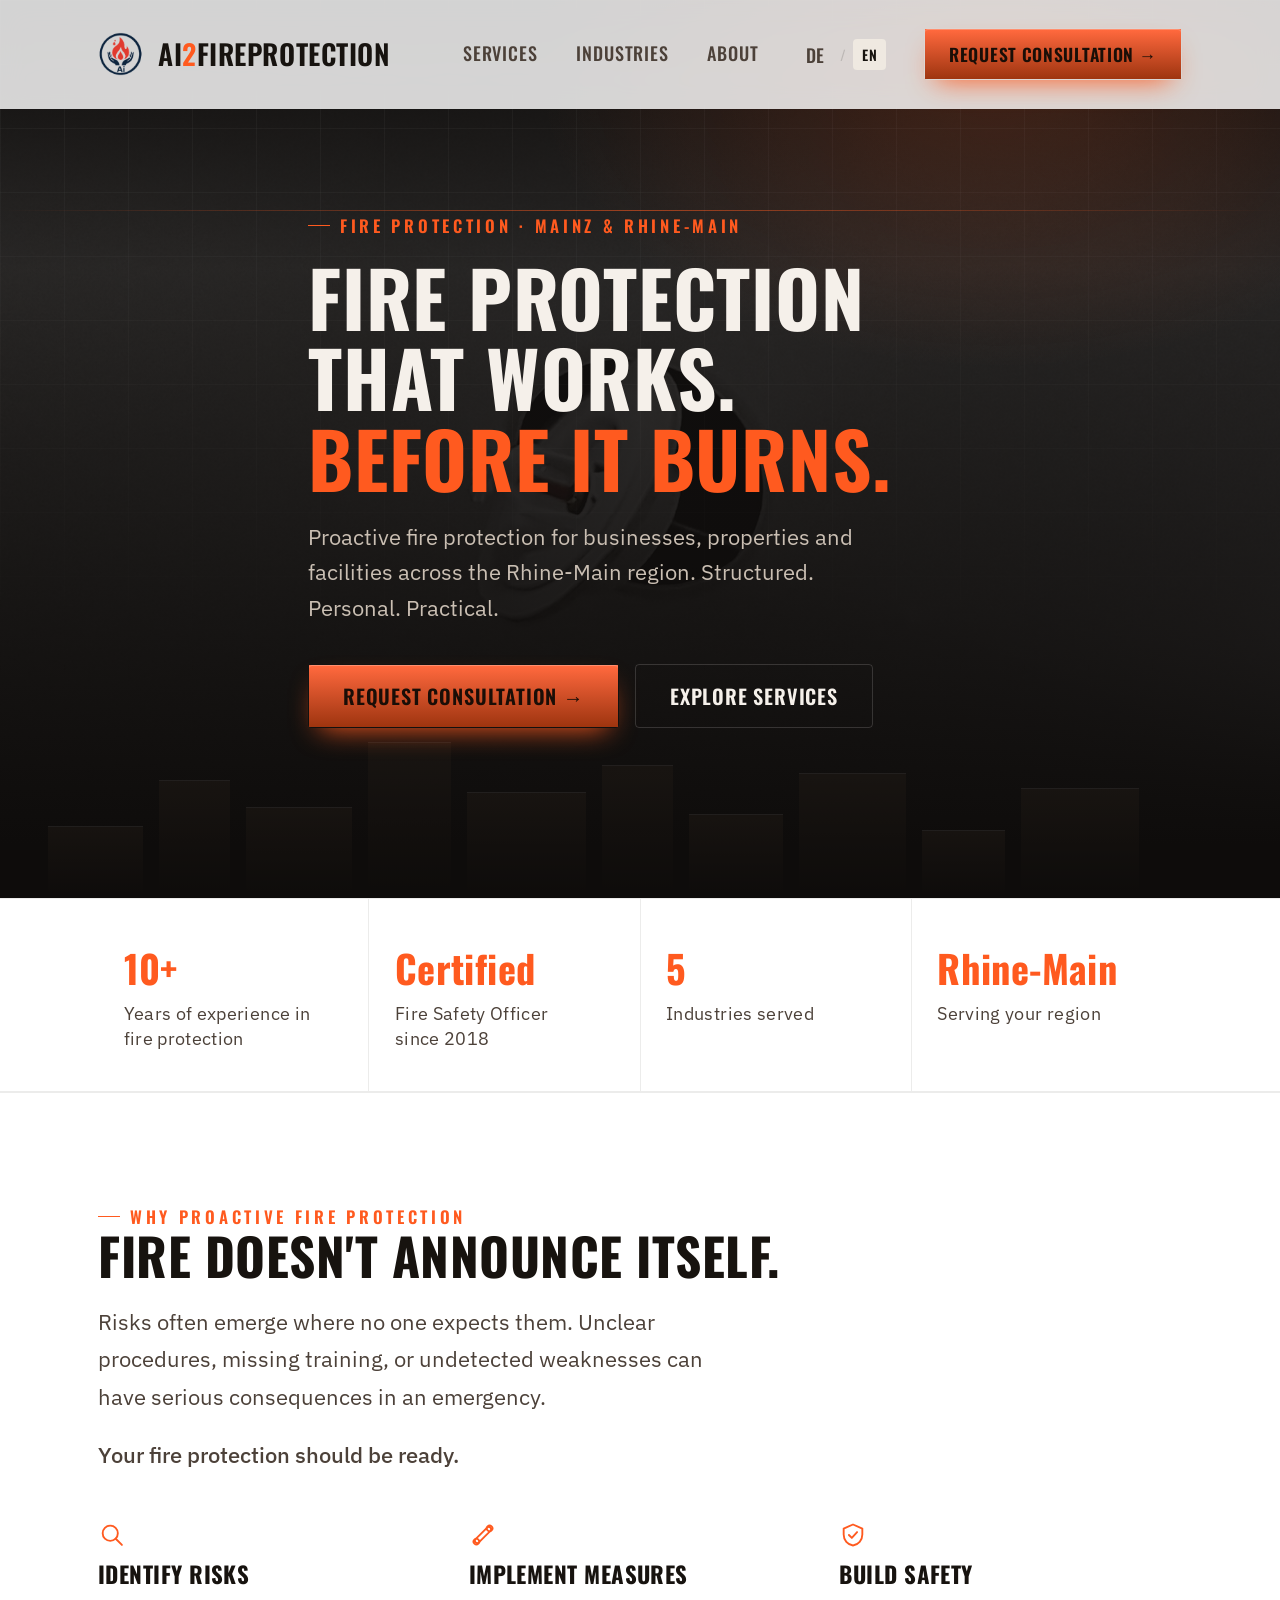
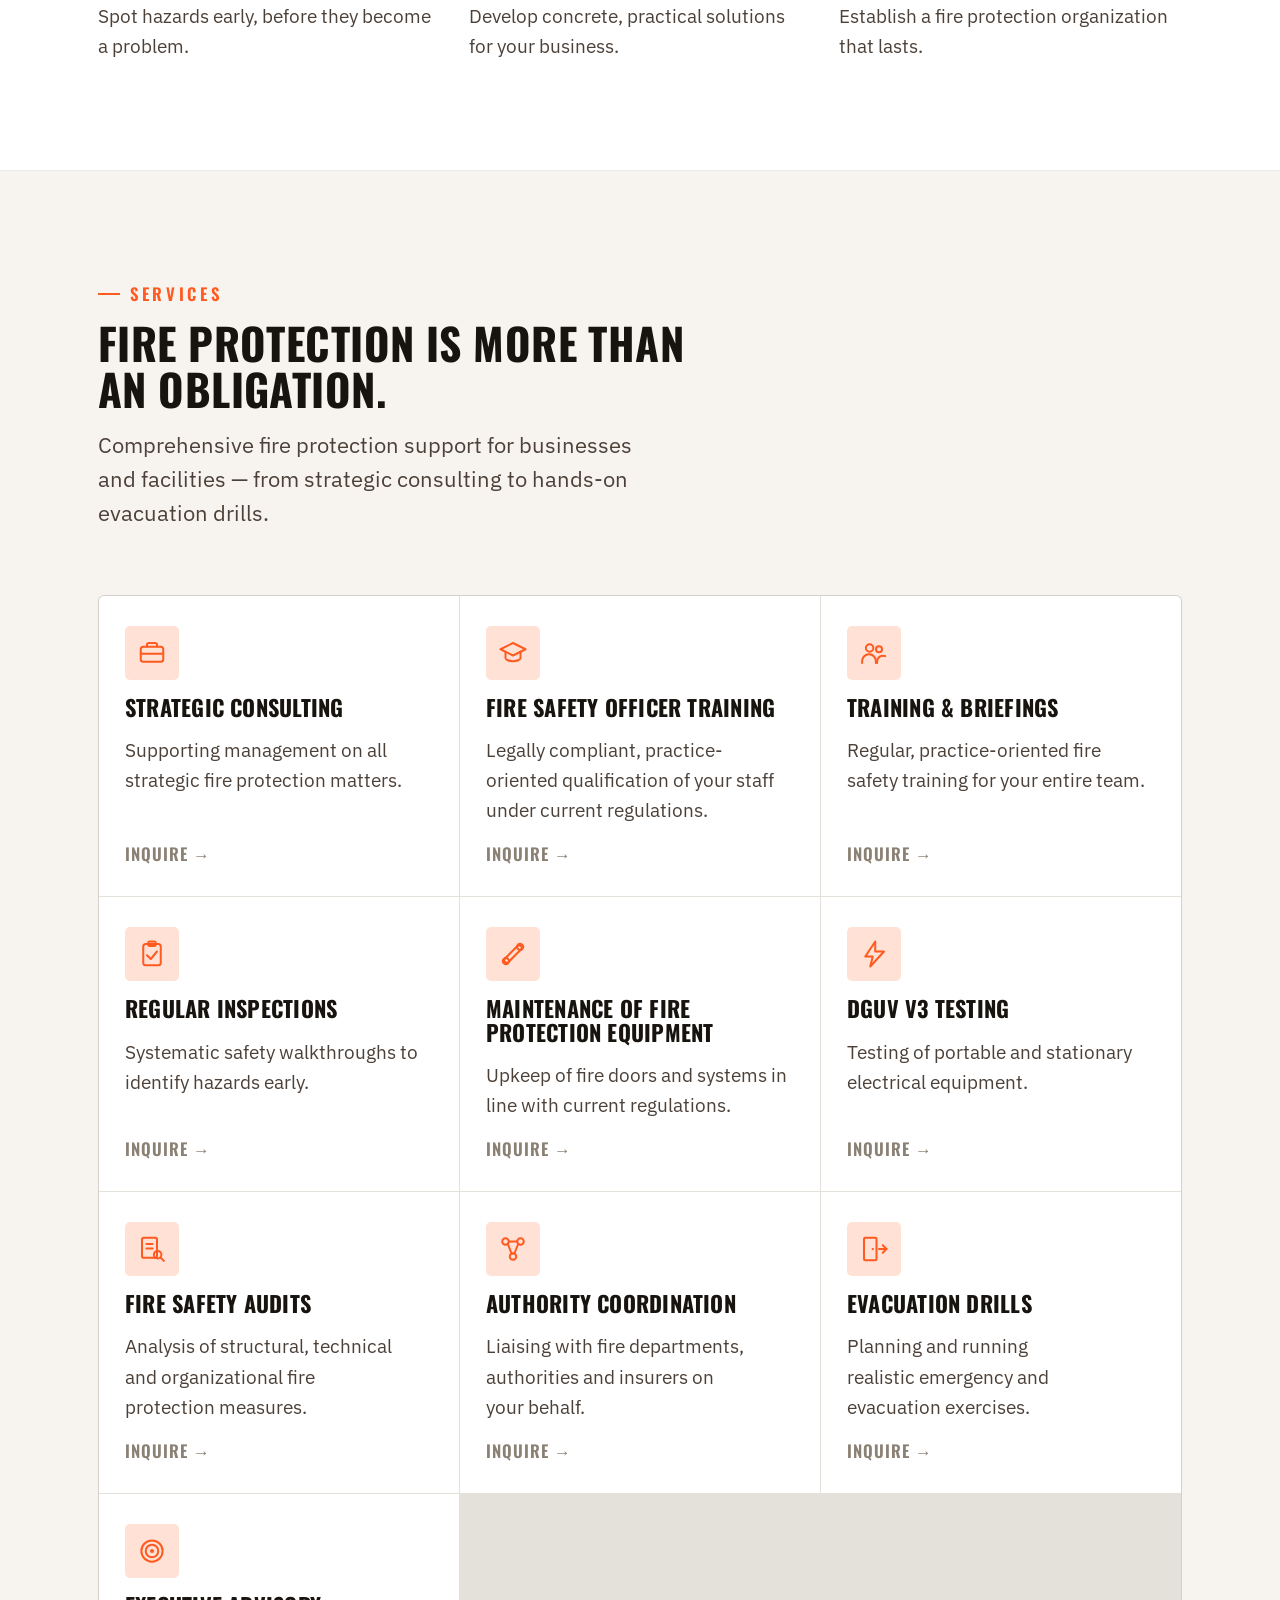
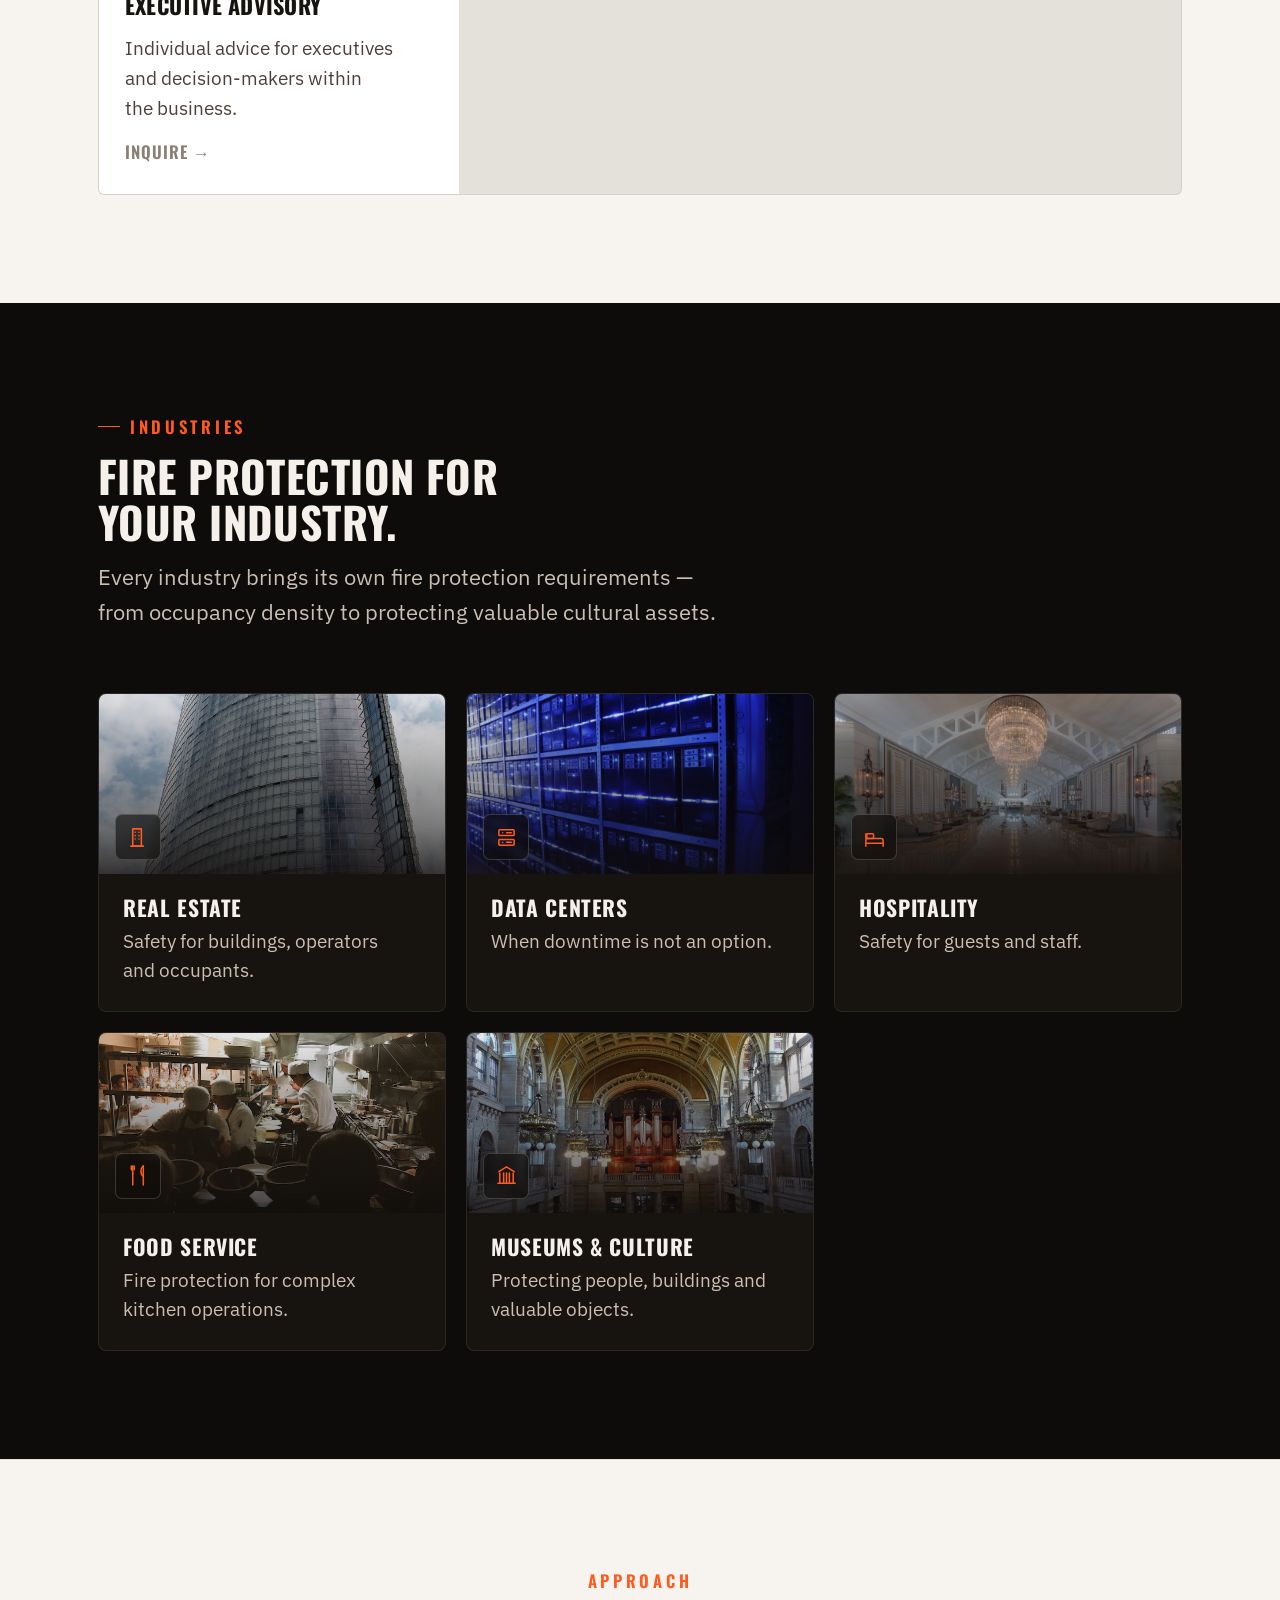
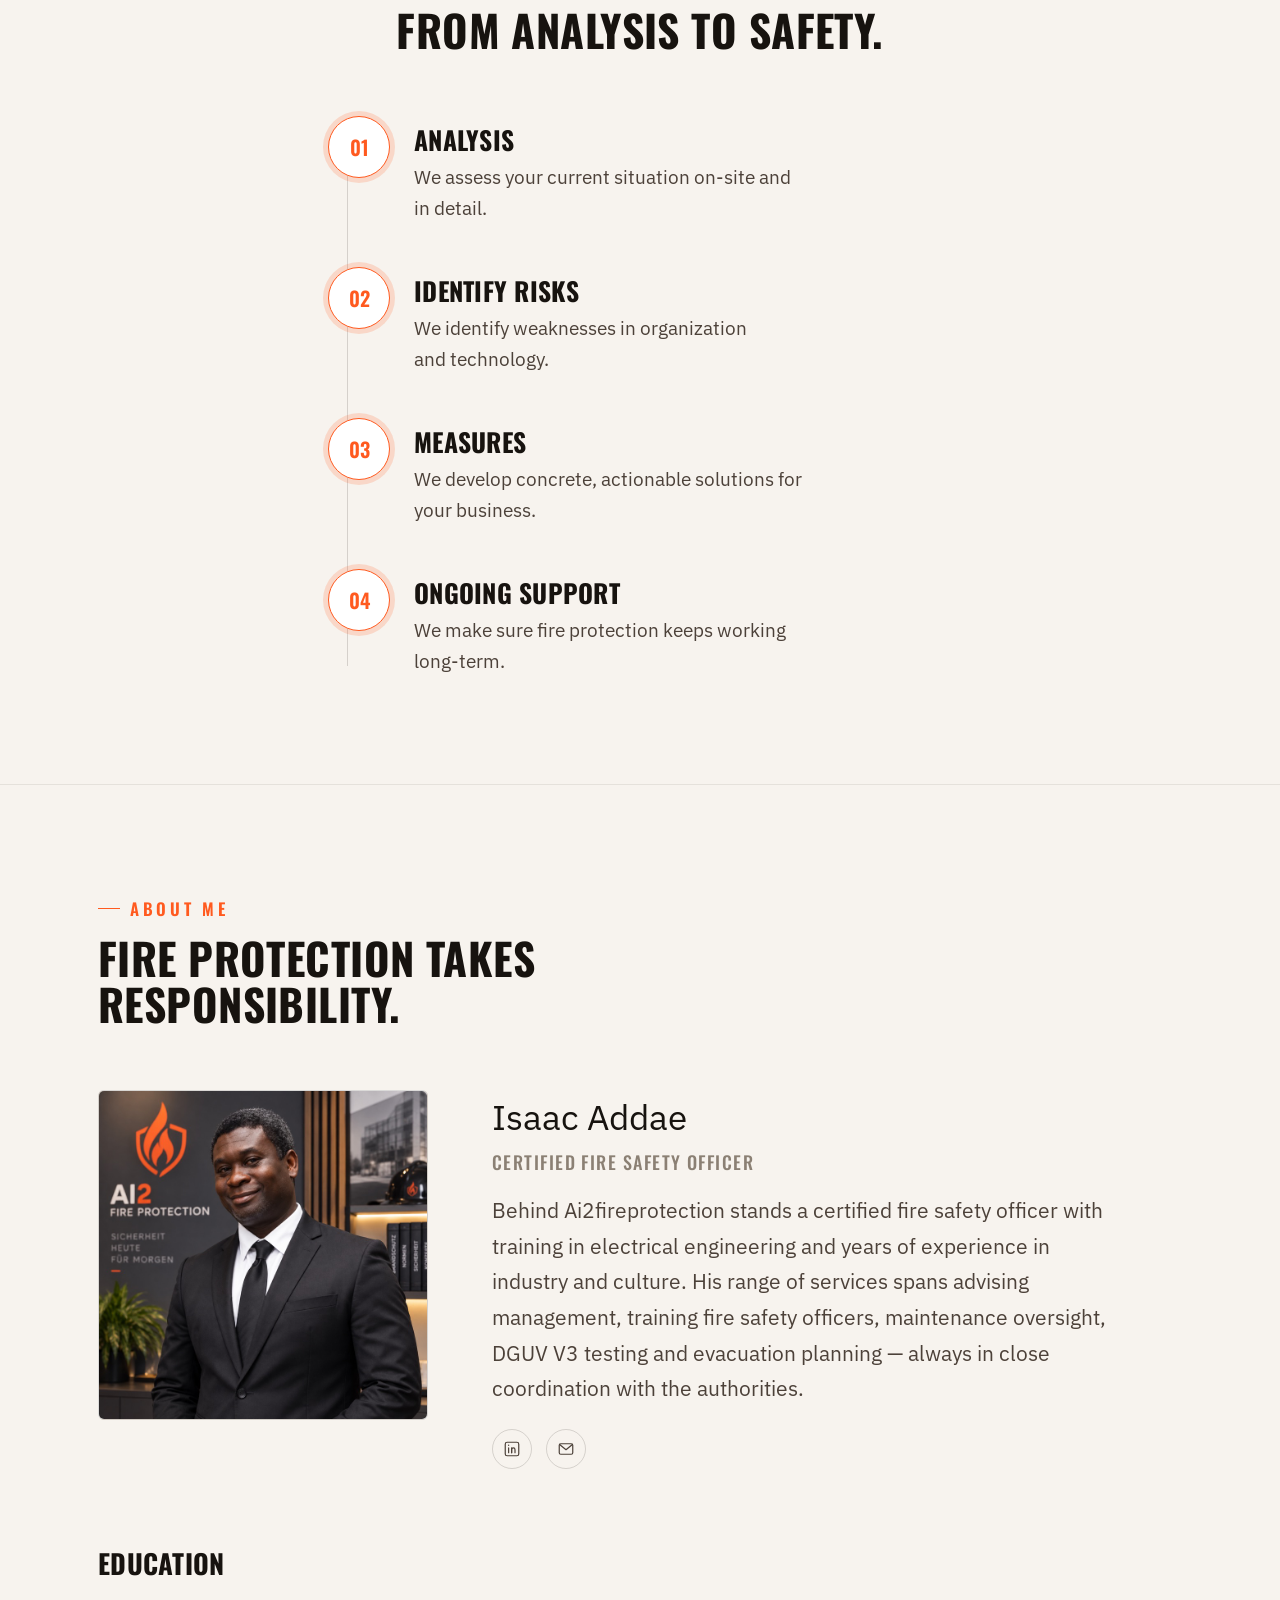
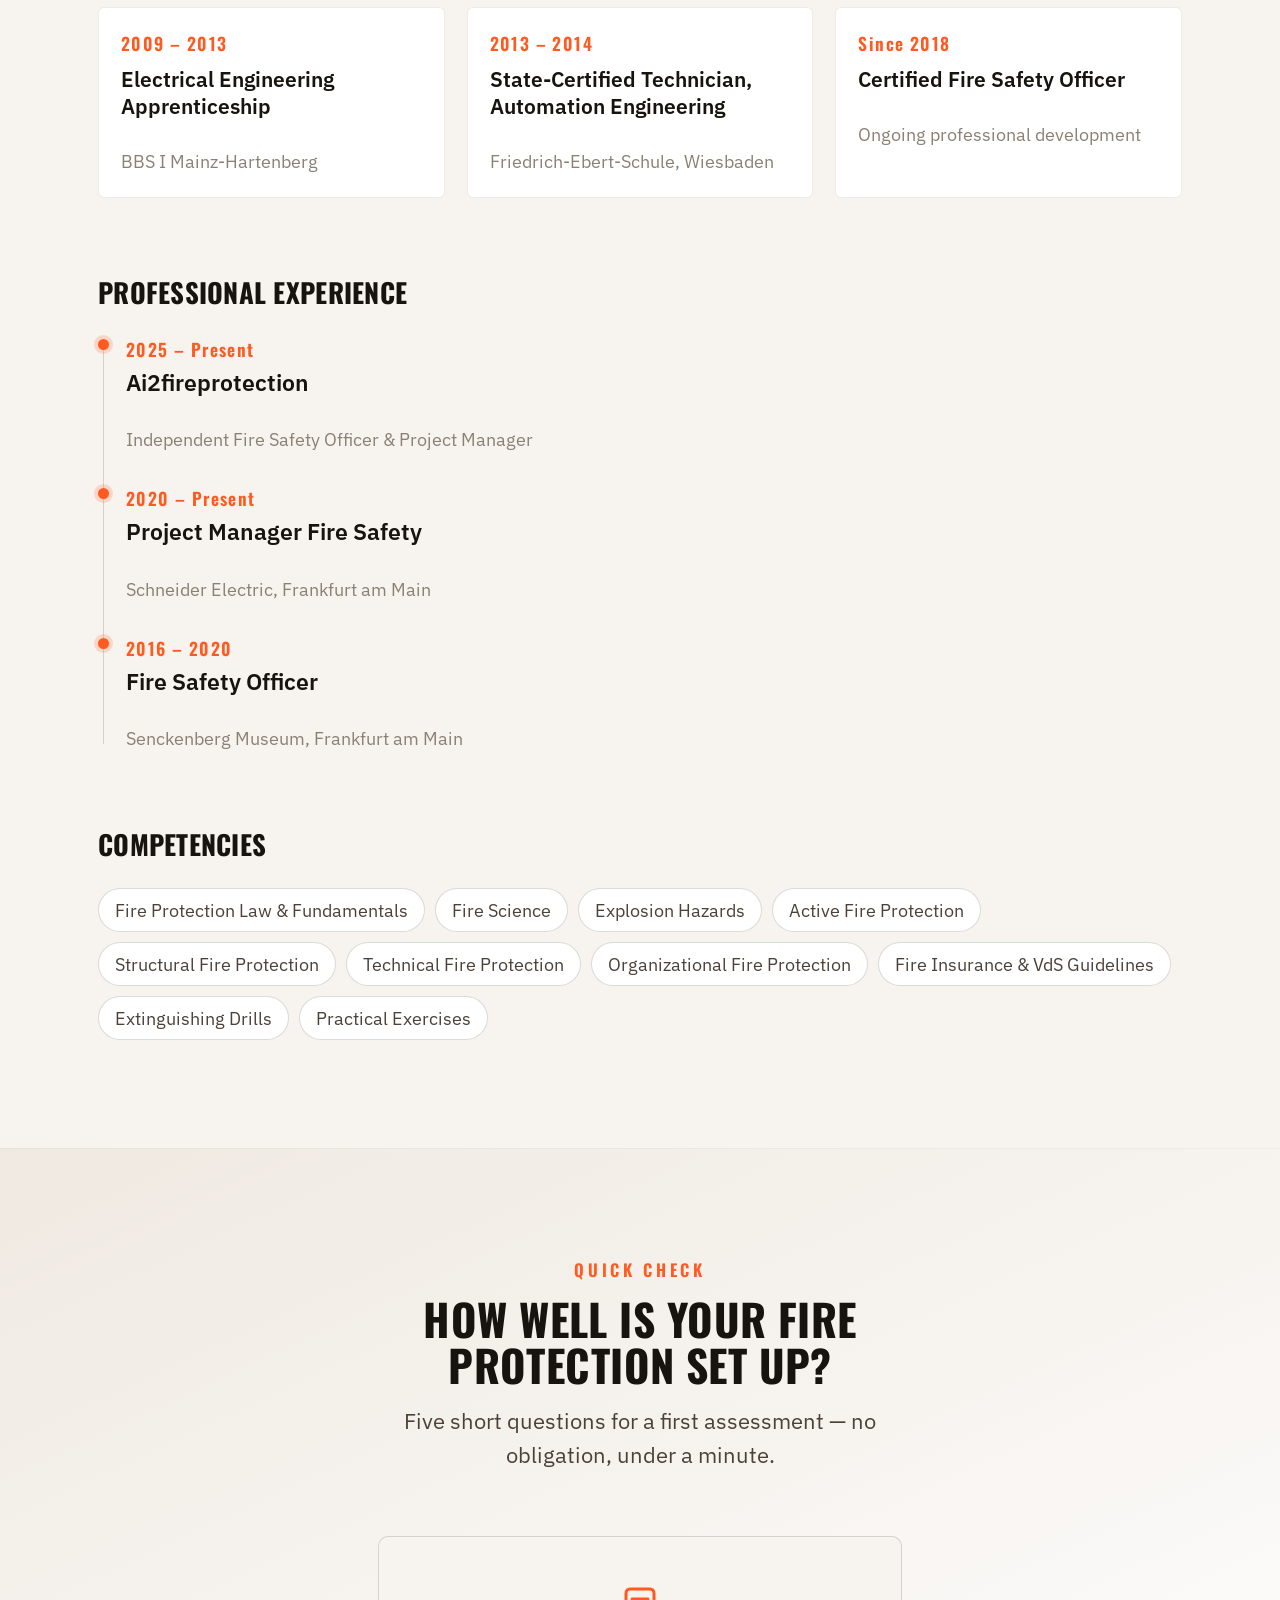
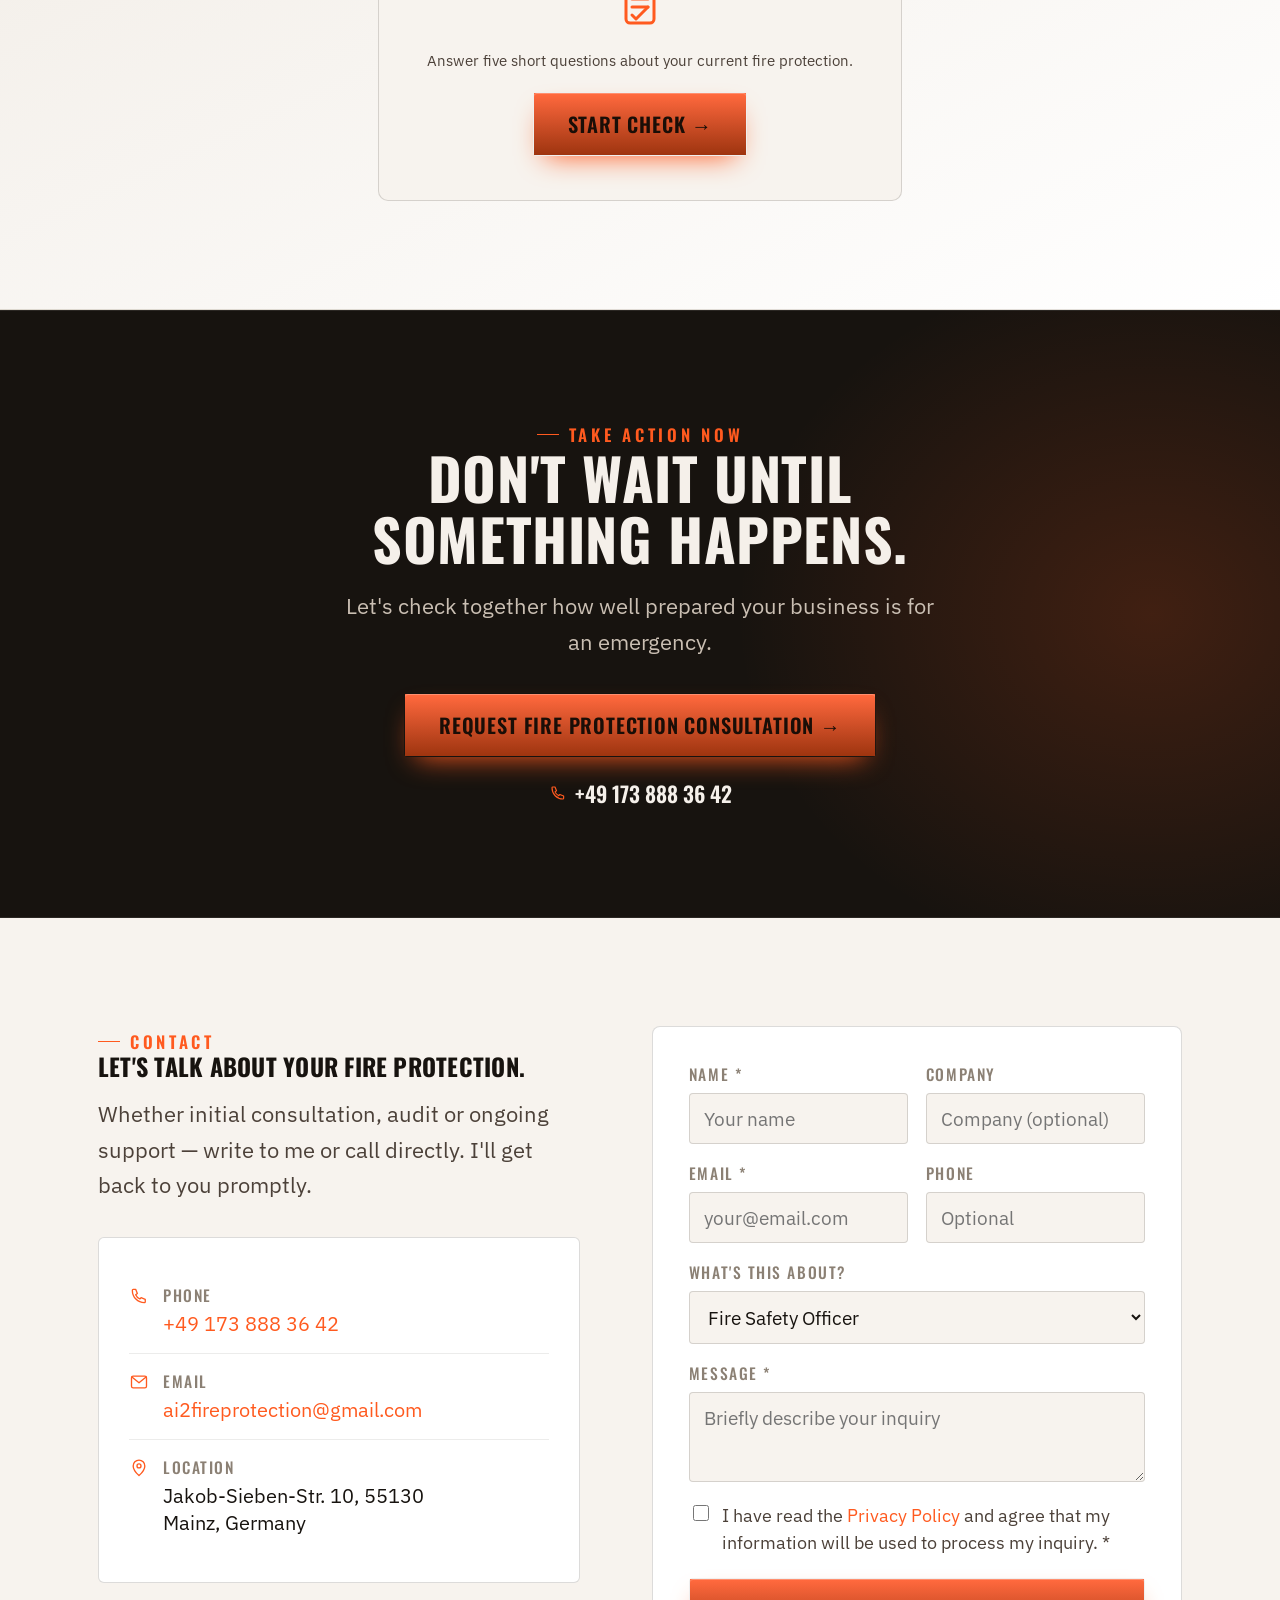
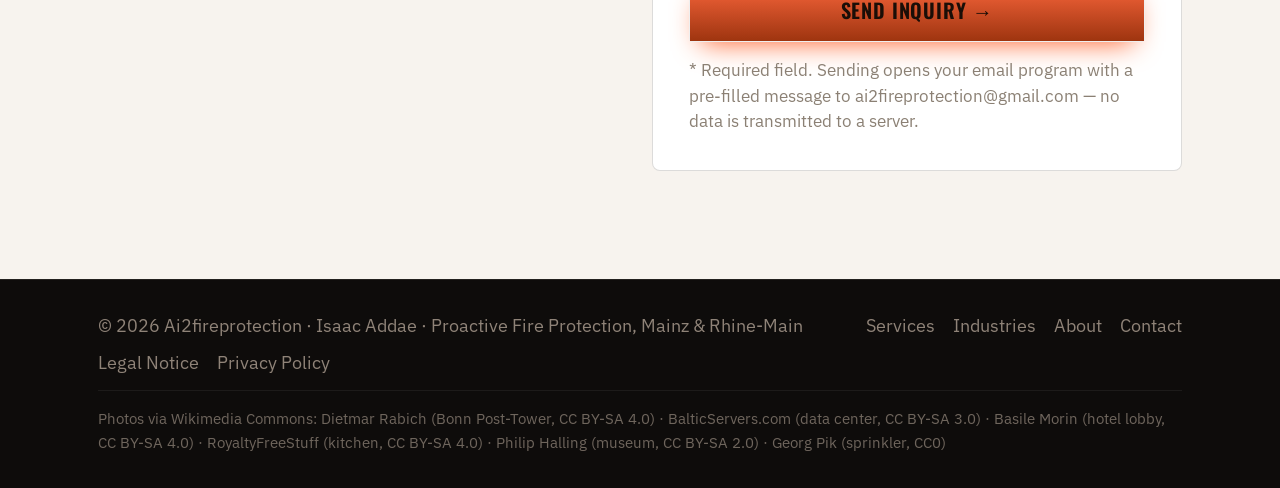
==== commit 70247b67: "Replace placeholder icon with real Ai2fireprotection logo - Crop/clean the provided logo screenshot " ====
--- a/en/index.html
+++ b/en/index.html
@@ -16,7 +16,7 @@
   <meta property="og:description" content="Certified fire safety officer for consulting, training, inspections, DGUV V3 and evacuation planning across the Rhine-Main region.">
   <meta property="og:url" content="https://ai2fireprotection.de/en/">
   <meta name="twitter:card" content="summary">
-  <link rel="icon" href="data:image/svg+xml,%3Csvg xmlns='http://www.w3.org/2000/svg' viewBox='0 0 100 100'%3E%3Ctext y='.9em' font-size='90'%3E%F0%9F%94%A5%3C/text%3E%3C/svg%3E">
+  <link rel="icon" href="../images/logo.png">
   <link rel="stylesheet" href="../styles.css">
   <script type="application/ld+json">
   {
@@ -46,9 +46,7 @@
   <header class="nav">
     <div class="container nav-inner">
       <a class="brand" href="#top">
-        <svg class="brand-mark" viewBox="0 0 24 24" fill="none" stroke="currentColor" stroke-width="1.5" stroke-linecap="round" stroke-linejoin="round">
-          <path d="M12 2c2.2 3 3.4 5.1 3.4 7.3 0 1-.4 1.8-1 2.5.9-.2 1.7-.8 2.1-1.7 1 1.3 1.5 2.7 1.5 4.1 0 3.7-3.1 6.8-8 6.8s-8-3.1-8-6.8c0-2.6 1.4-4.6 3-6.3-.1 1 .1 1.9.7 2.6-.3-3.6 1.6-6.4 6.3-8.5Z"/>
-        </svg>
+        <img class="brand-mark" src="../images/logo.png" alt="Ai2fireprotection Logo">
         <span class="brand-word">Ai<b>2</b>FireProtection</span>
       </a>
       <input type="checkbox" id="nav-toggle" class="nav-toggle-input">
--- a/styles.css
+++ b/styles.css
@@ -148,7 +148,7 @@
     }
     .nav-inner { display: flex; align-items: center; justify-content: space-between; gap: 24px; }
     .brand { display: flex; align-items: center; gap: 12px; }
-    .brand-mark { width: 48px; height: 48px; color: var(--accent); flex: none; transition: transform 0.45s cubic-bezier(.34,1.56,.64,1); }
+    .brand-mark { width: 48px; height: 48px; object-fit: contain; flex: none; transition: transform 0.45s cubic-bezier(.34,1.56,.64,1); }
     .brand:hover .brand-mark { transform: rotate(-8deg) scale(1.1); }
     .brand-word { font-size: 28px; font-weight: 600; letter-spacing: 0.02em; }
     .brand-word b { color: var(--accent); font-weight: 600; }
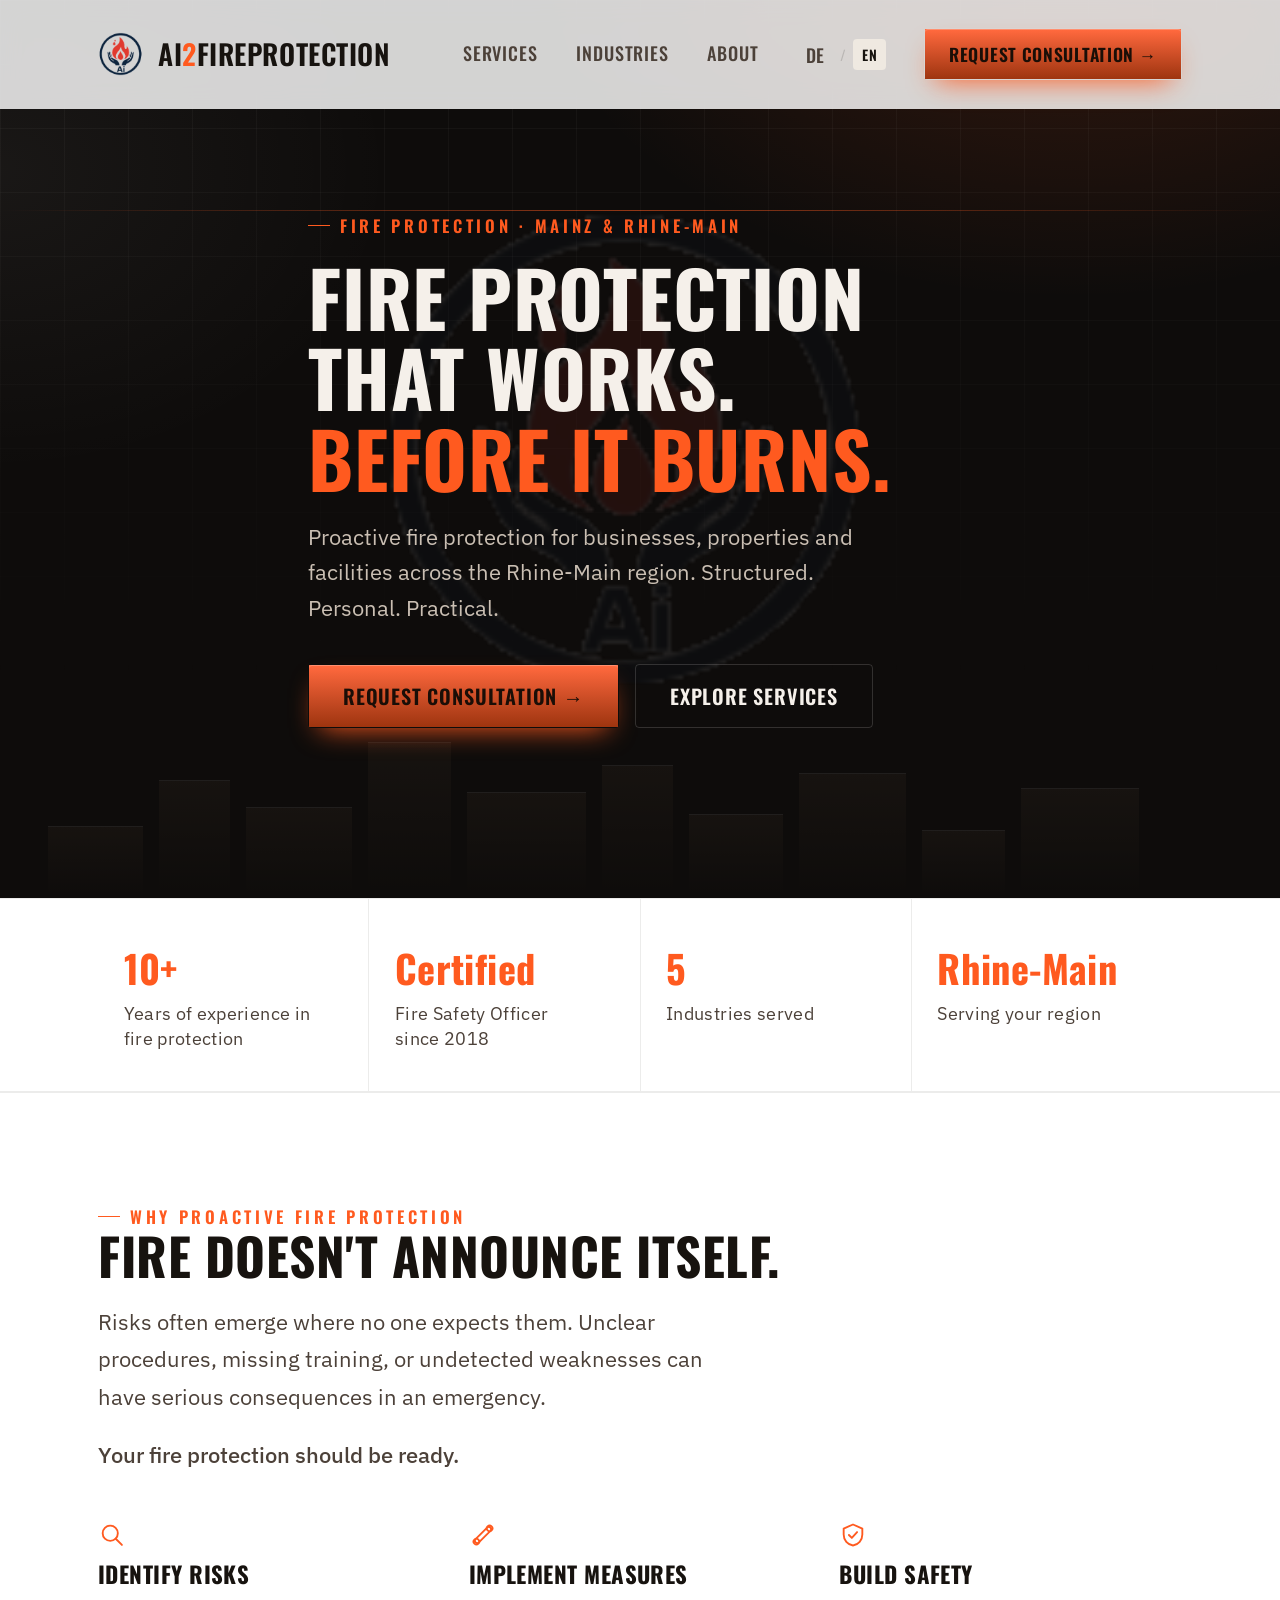
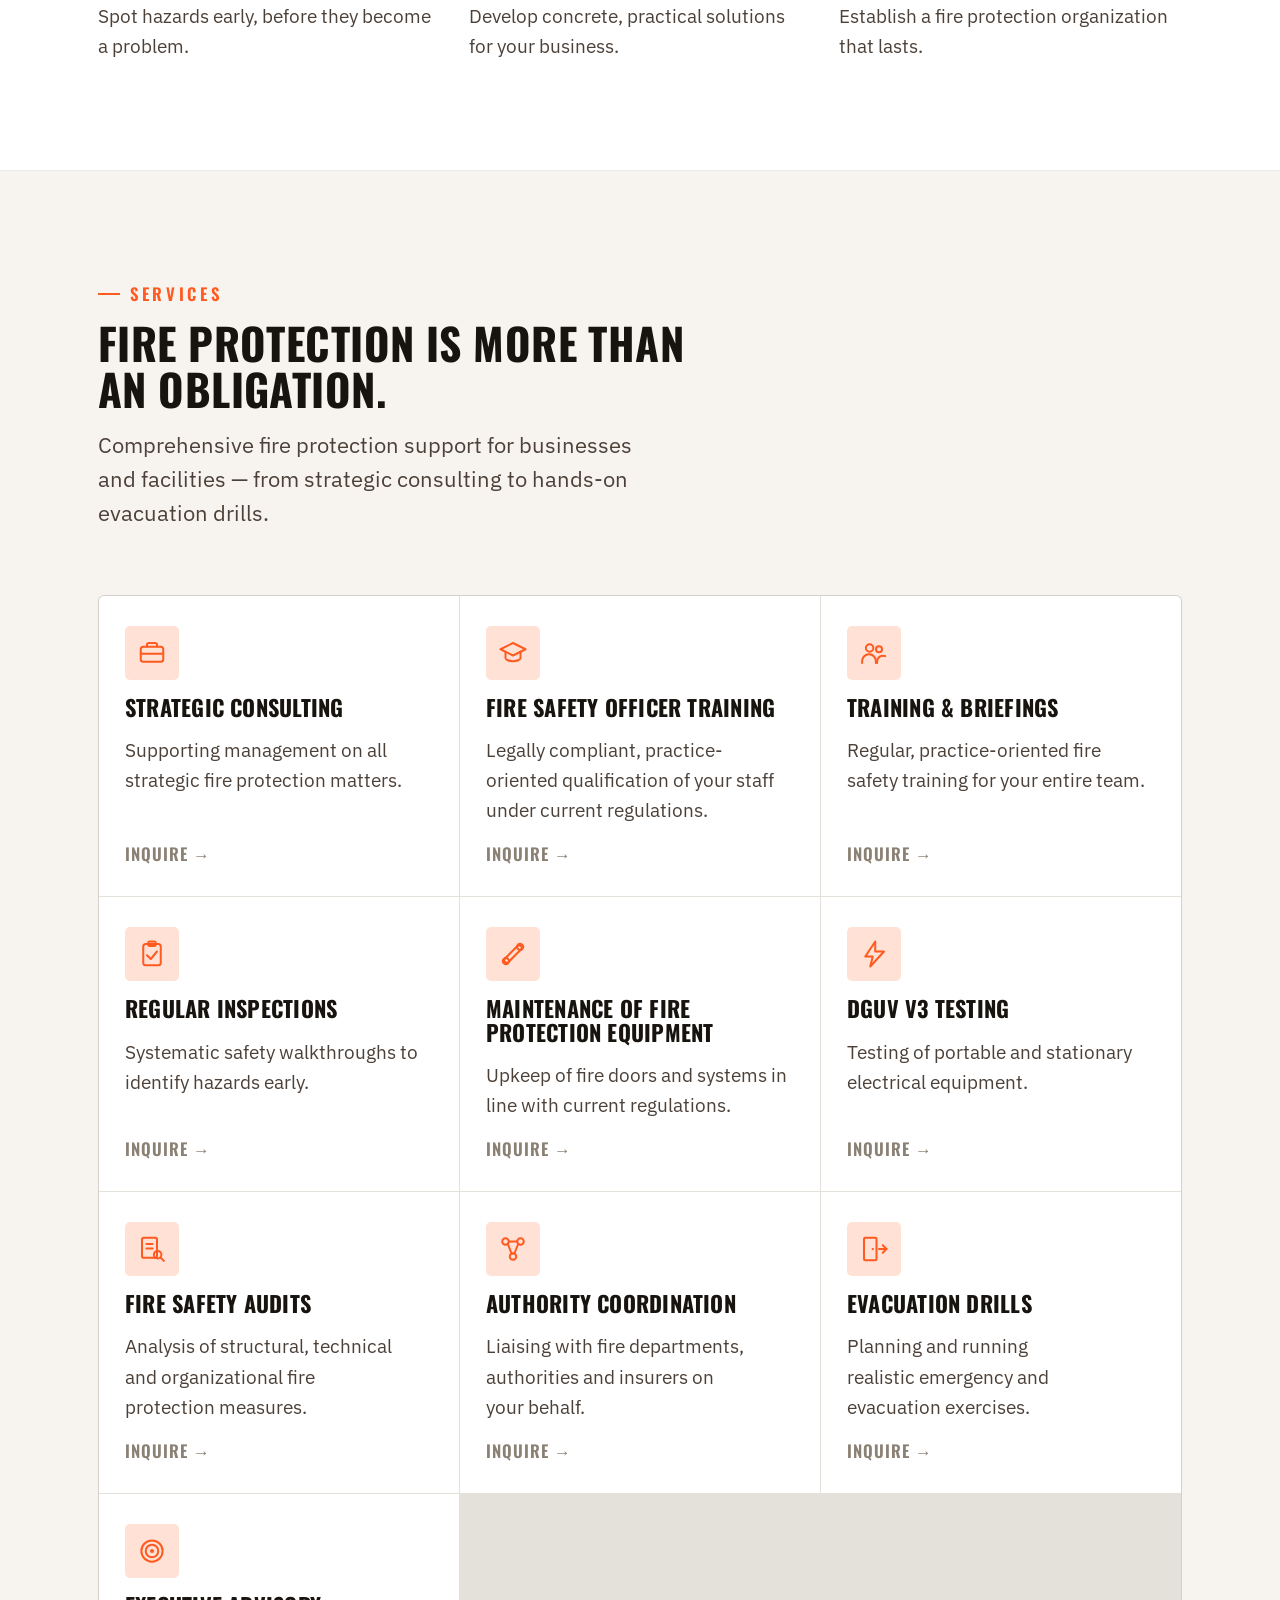
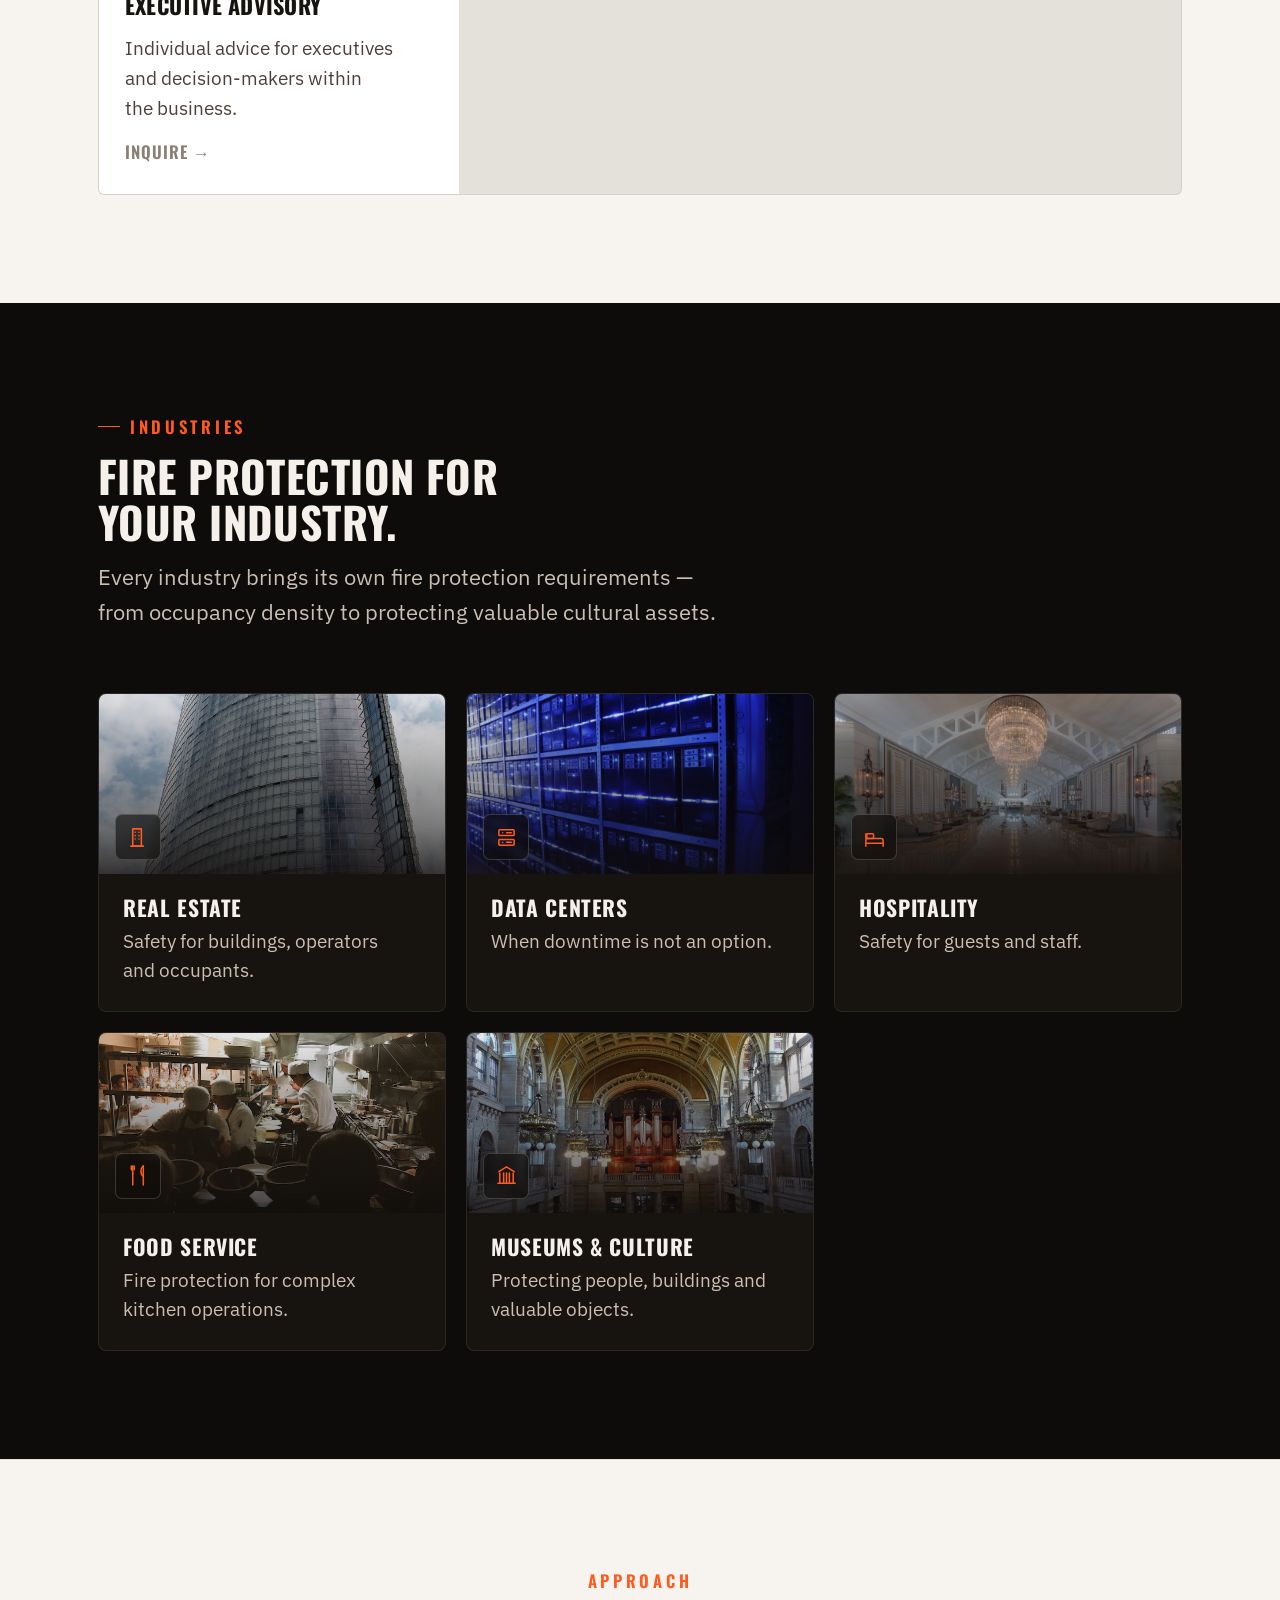
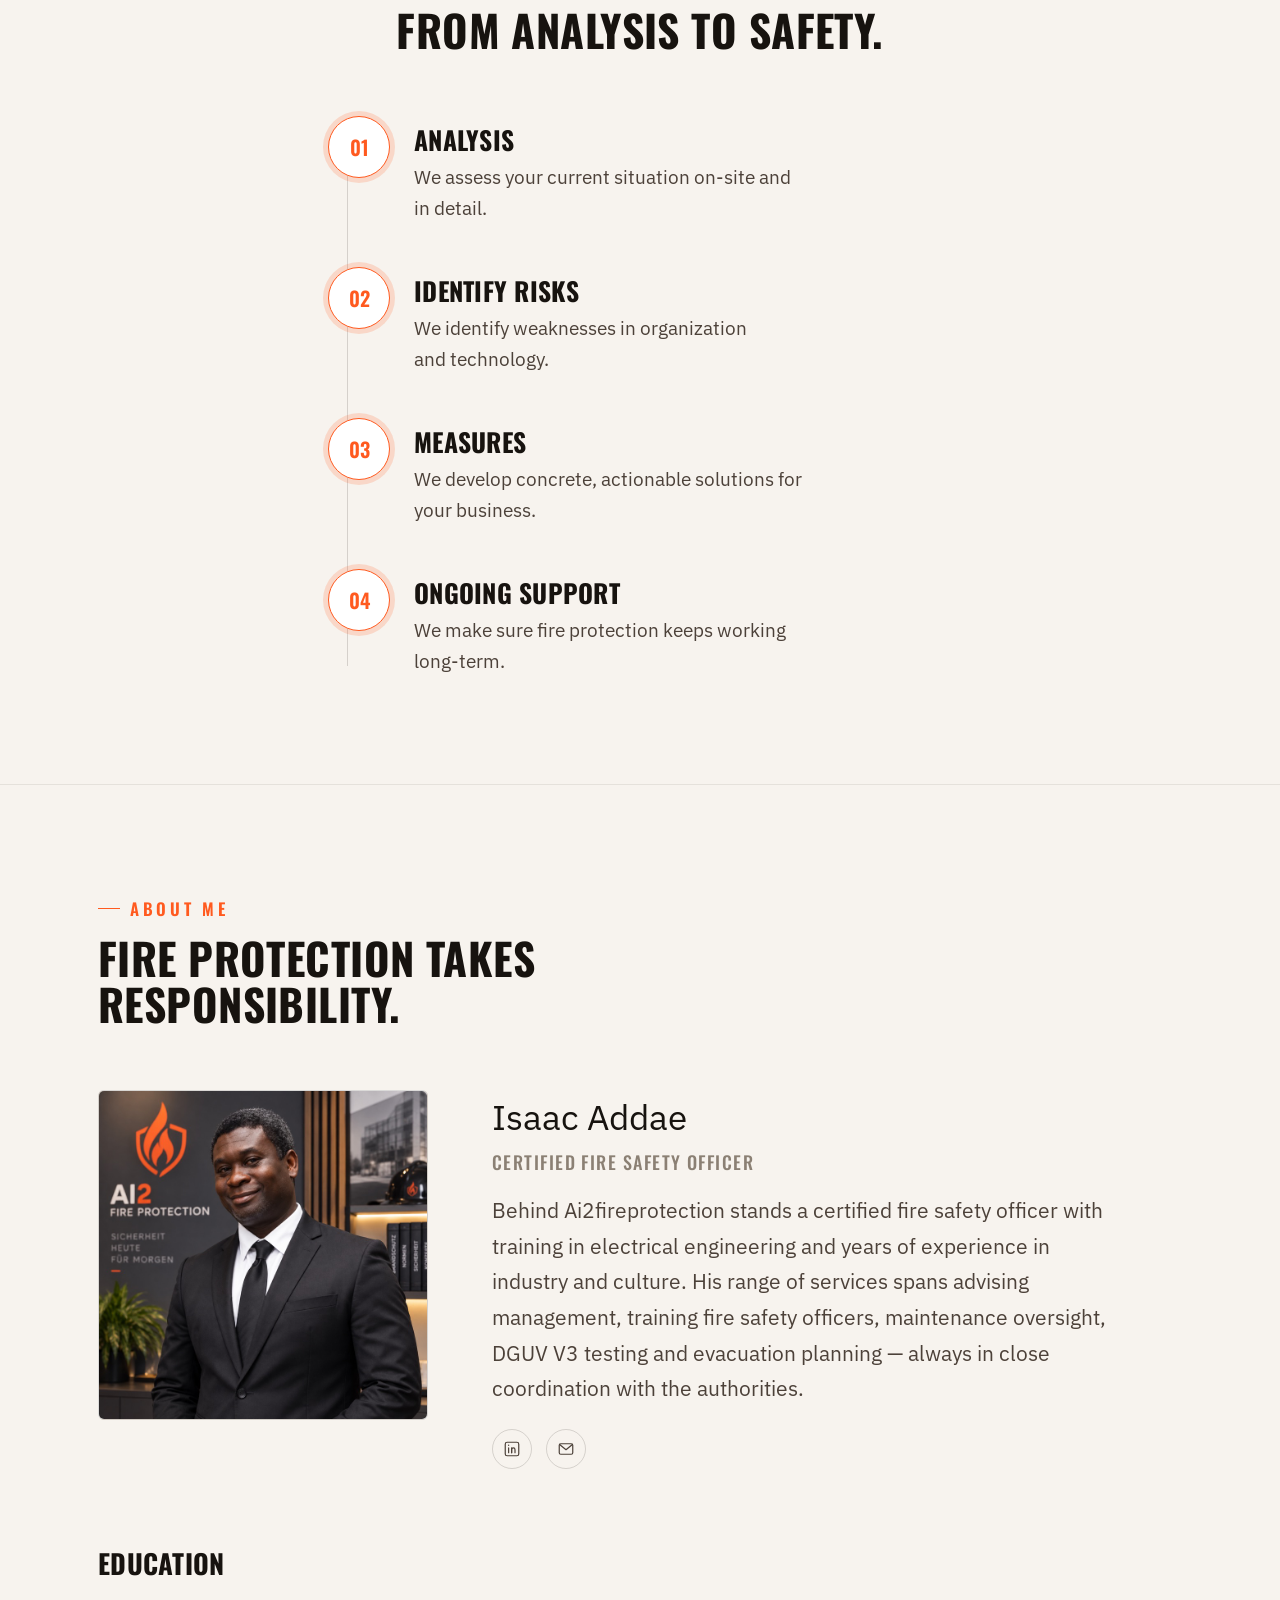
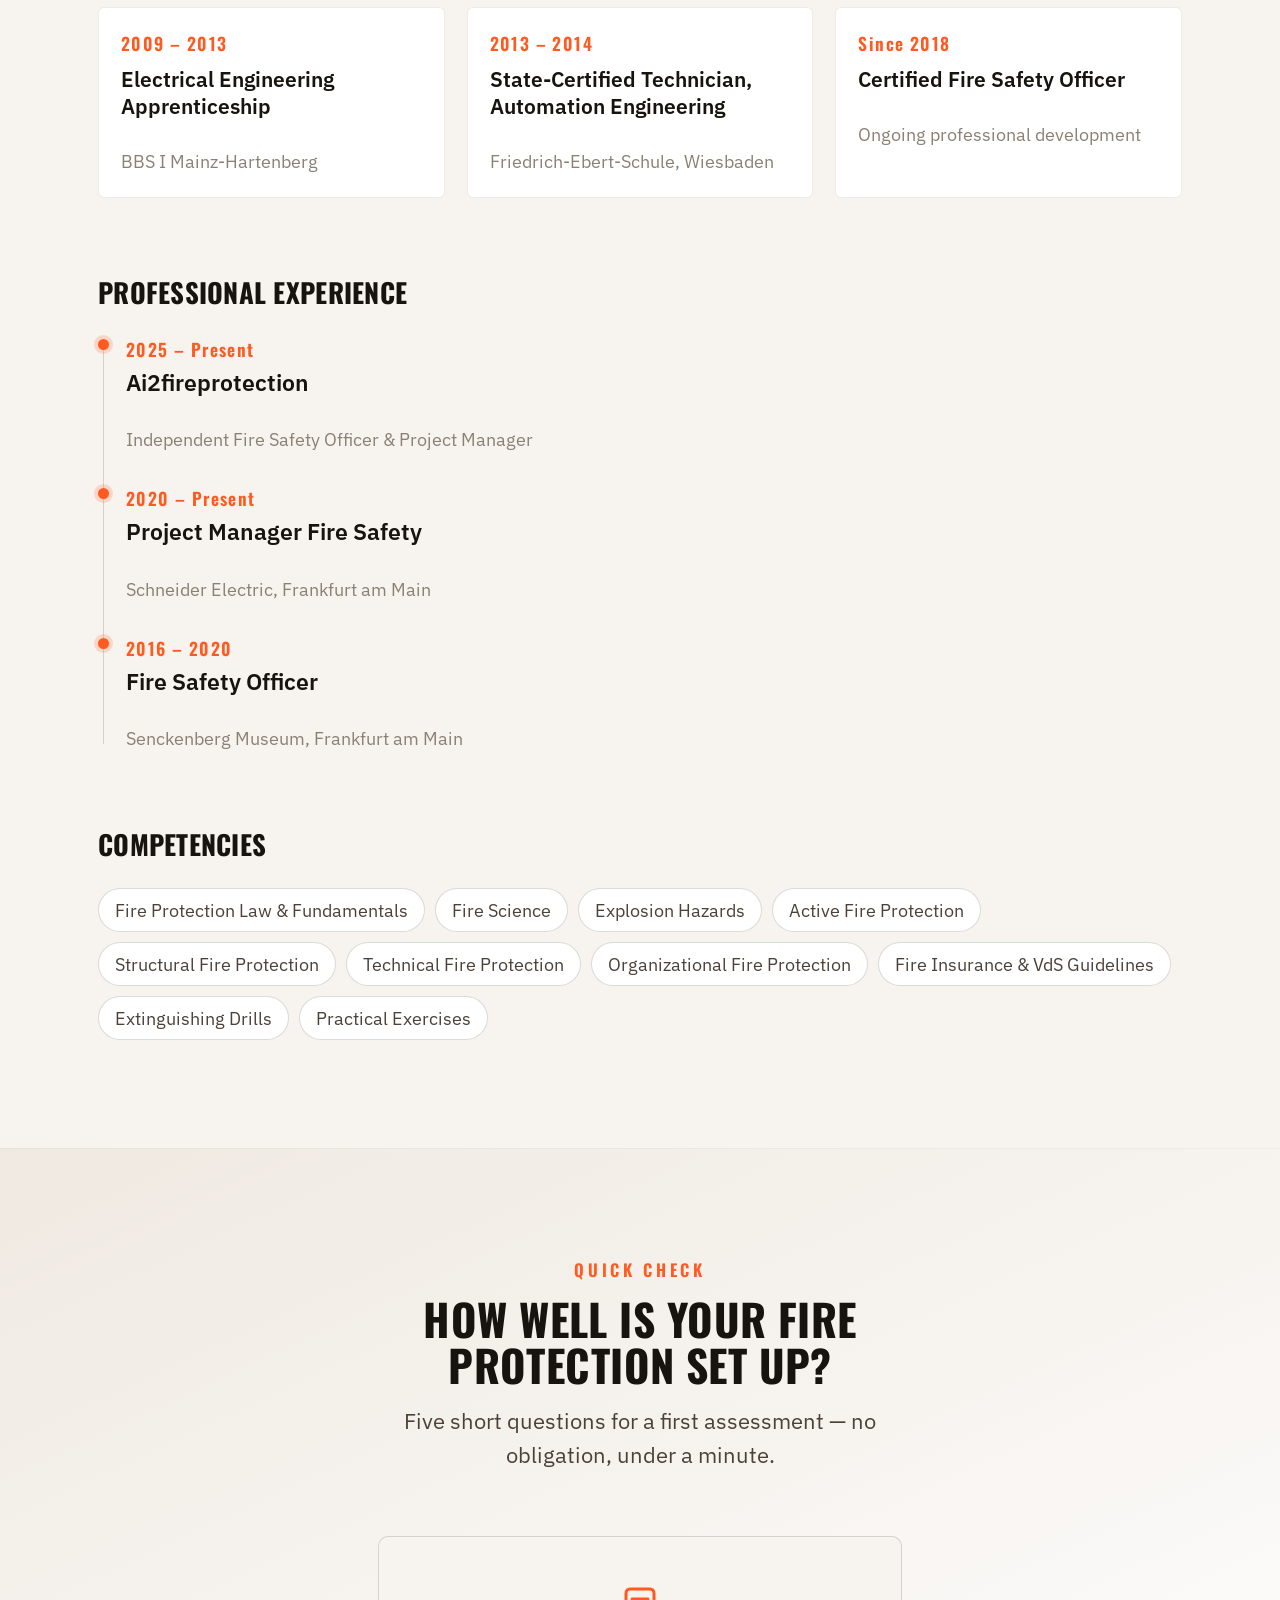
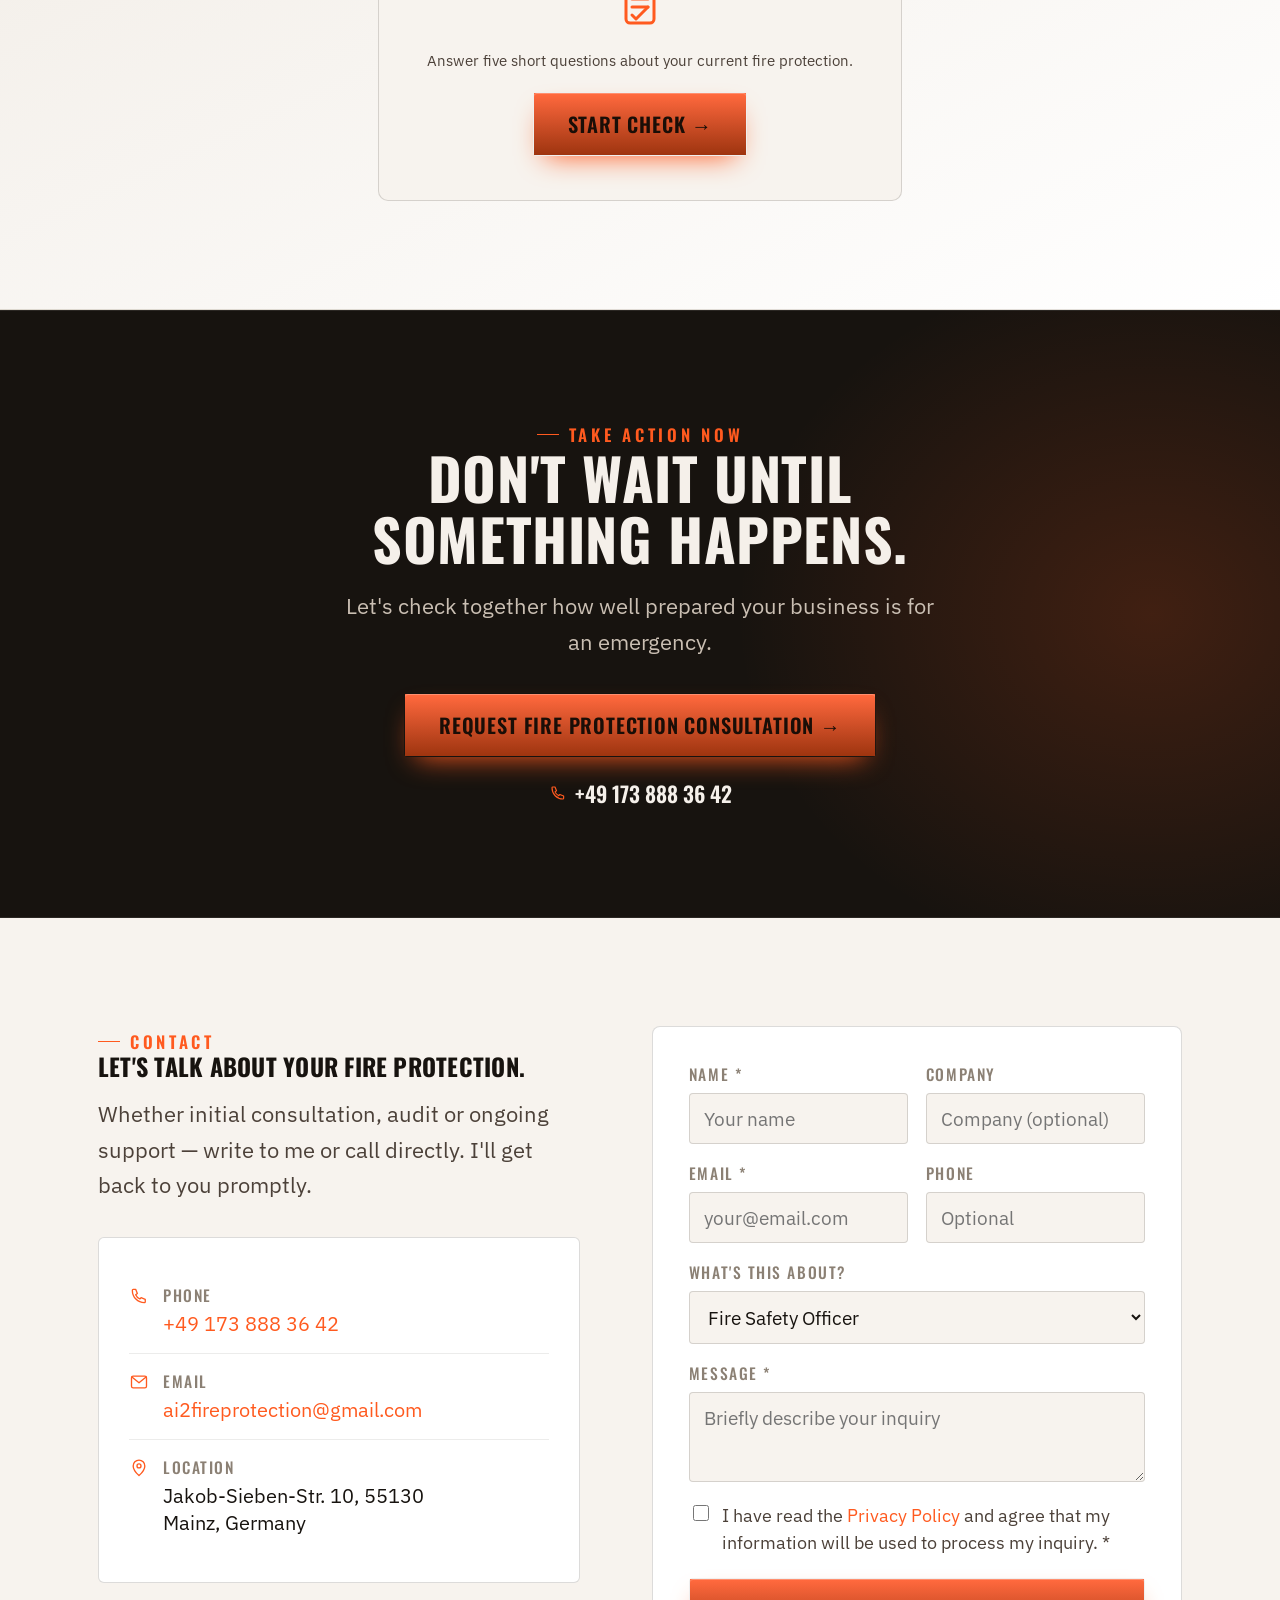
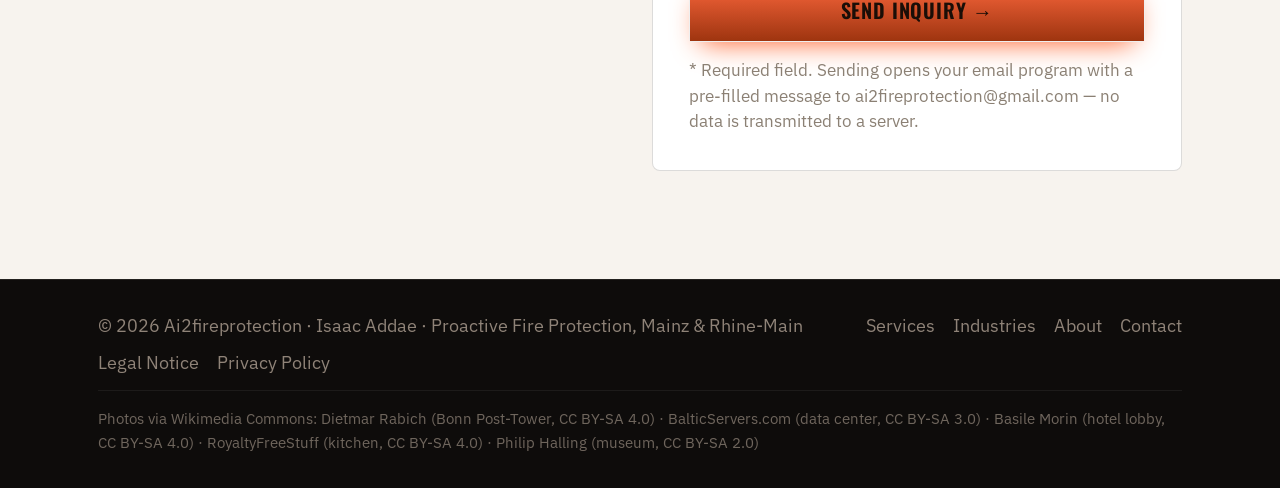
==== commit 79c056d0: "Replace hero background photo with logo watermark - Remove the sprinkler background photo from the h" ====
--- a/en/index.html
+++ b/en/index.html
@@ -69,7 +69,7 @@
 
   <!-- HERO -->
   <section class="hero dark-band">
-    <div class="hero-photo"><img src="../images/hero-sprinkler.jpg" alt="" loading="eager" width="1600" height="1600"></div>
+    <div class="hero-logo"><img src="../images/logo.png" alt="" loading="eager"></div>
     <div class="scanline"></div>
     <div class="skyline" aria-hidden="true">
       <i style="width:8%;height:38%;"></i><i style="width:6%;height:62%;"></i><i style="width:9%;height:48%;"></i>
@@ -488,7 +488,7 @@
         </nav>
         <span class="fine"><a href="legal-notice.html">Legal Notice</a><a href="privacy-policy.html">Privacy Policy</a></span>
       </div>
-      <p class="photo-credits">Photos via Wikimedia Commons: Dietmar Rabich (Bonn Post-Tower, CC BY-SA 4.0) · BalticServers.com (data center, CC BY-SA 3.0) · Basile Morin (hotel lobby, CC BY-SA 4.0) · RoyaltyFreeStuff (kitchen, CC BY-SA 4.0) · Philip Halling (museum, CC BY-SA 2.0) · Georg Pik (sprinkler, CC0)</p>
+      <p class="photo-credits">Photos via Wikimedia Commons: Dietmar Rabich (Bonn Post-Tower, CC BY-SA 4.0) · BalticServers.com (data center, CC BY-SA 3.0) · Basile Morin (hotel lobby, CC BY-SA 4.0) · RoyaltyFreeStuff (kitchen, CC BY-SA 4.0) · Philip Halling (museum, CC BY-SA 2.0)</p>
     </div>
   </footer>
 
--- a/styles.css
+++ b/styles.css
@@ -209,20 +209,15 @@
       overflow: hidden;
       background: var(--bg);
     }
-    .hero-photo { position: absolute; inset: 0; z-index: 0; overflow: hidden; }
-    .hero-photo img { width: 100%; height: 100%; object-fit: cover; object-position: center 30%; opacity: 0.32; filter: saturate(0.65) contrast(1.05); }
-    .hero-photo::after {
-      content: "";
-      position: absolute; inset: 0;
-      background:
-        radial-gradient(60% 55% at 78% 8%, var(--accent-soft), transparent 60%),
-        linear-gradient(180deg, var(--bg) 0%, rgba(14,12,11,0.5) 30%, var(--bg) 94%);
-    }
+    .hero-logo { position: absolute; inset: 0; z-index: 0; display: flex; align-items: center; justify-content: center; overflow: hidden; pointer-events: none; }
+    .hero-logo img { width: clamp(380px, 42vw, 680px); height: auto; opacity: 0.1; }
     .hero::before {
       content: "";
       position: absolute; inset: -20% -10% auto -10%;
       height: 130%;
-      background: radial-gradient(40% 40% at 8% 30%, rgba(242,237,232,0.05), transparent 65%);
+      background:
+        radial-gradient(60% 55% at 78% 8%, var(--accent-soft), transparent 60%),
+        radial-gradient(40% 40% at 8% 30%, rgba(242,237,232,0.05), transparent 65%);
       animation: glow 10s ease-in-out infinite alternate;
       pointer-events: none;
       z-index: 0;
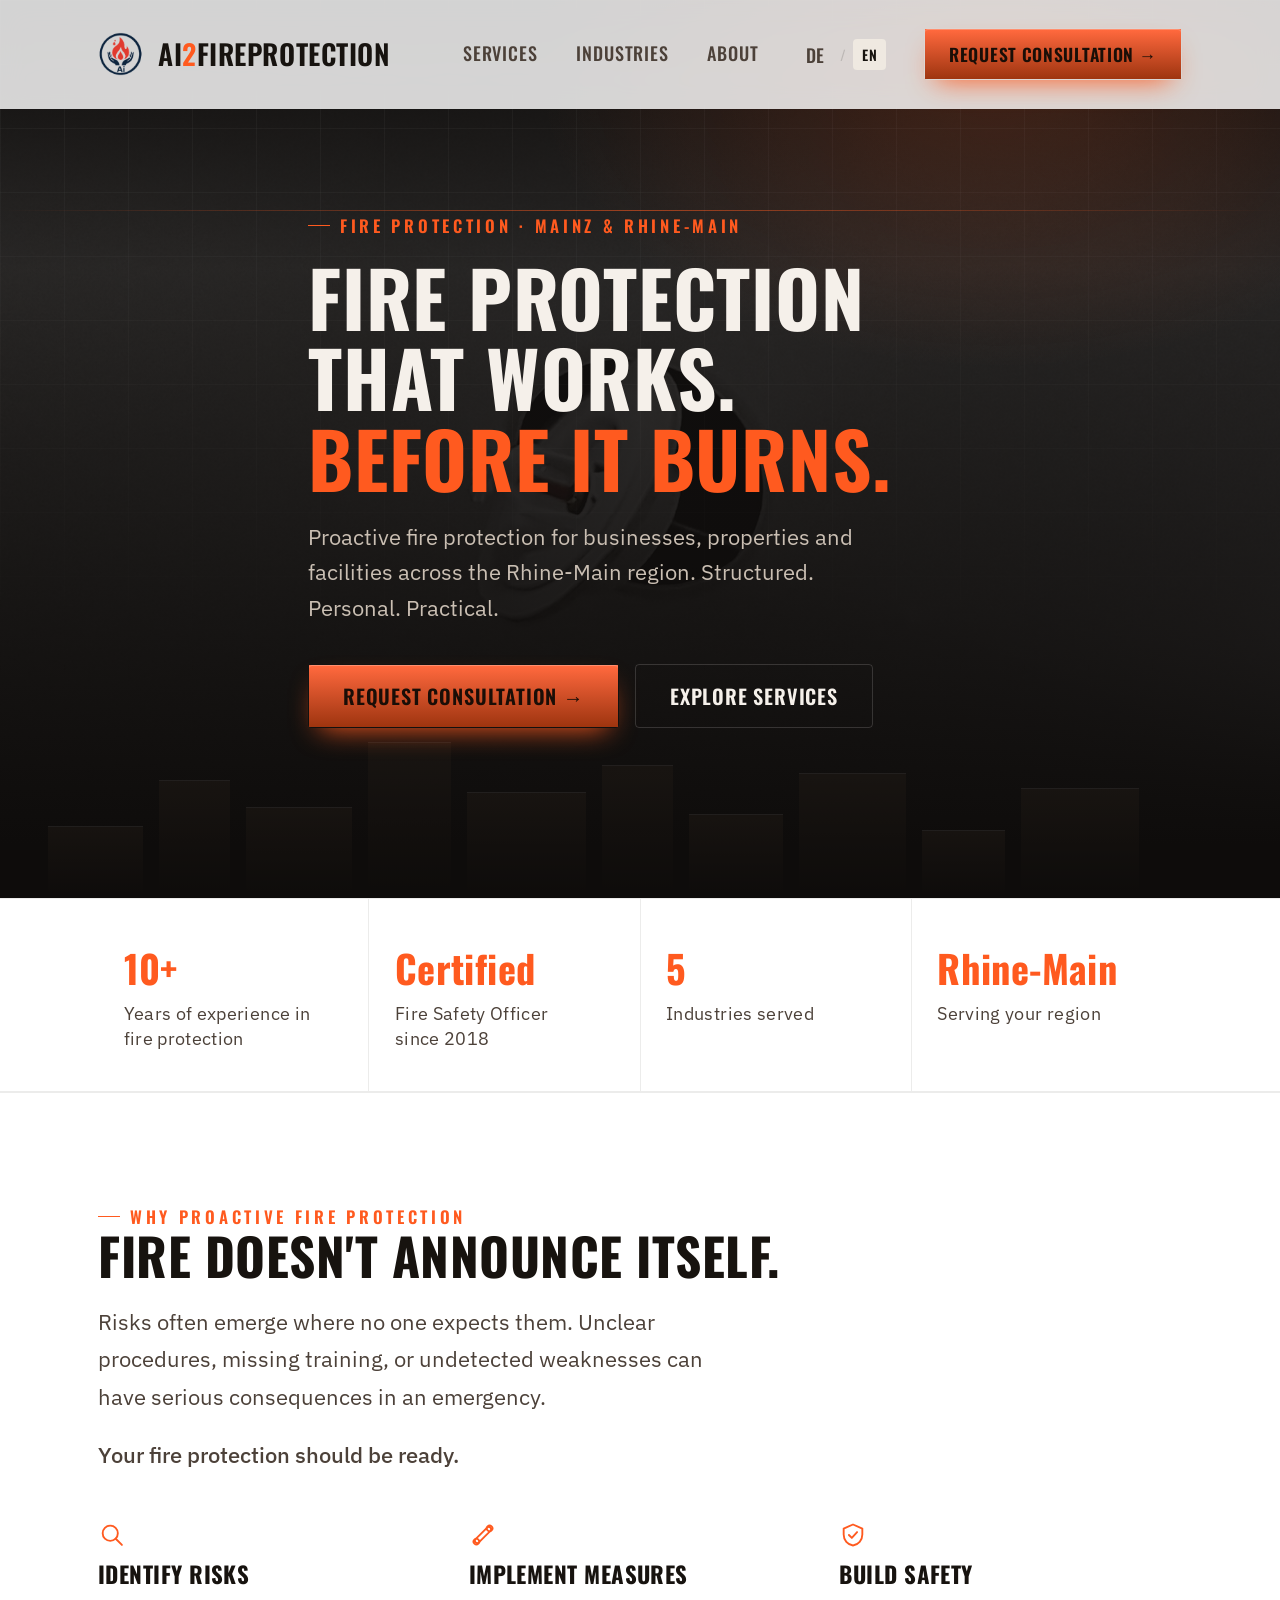
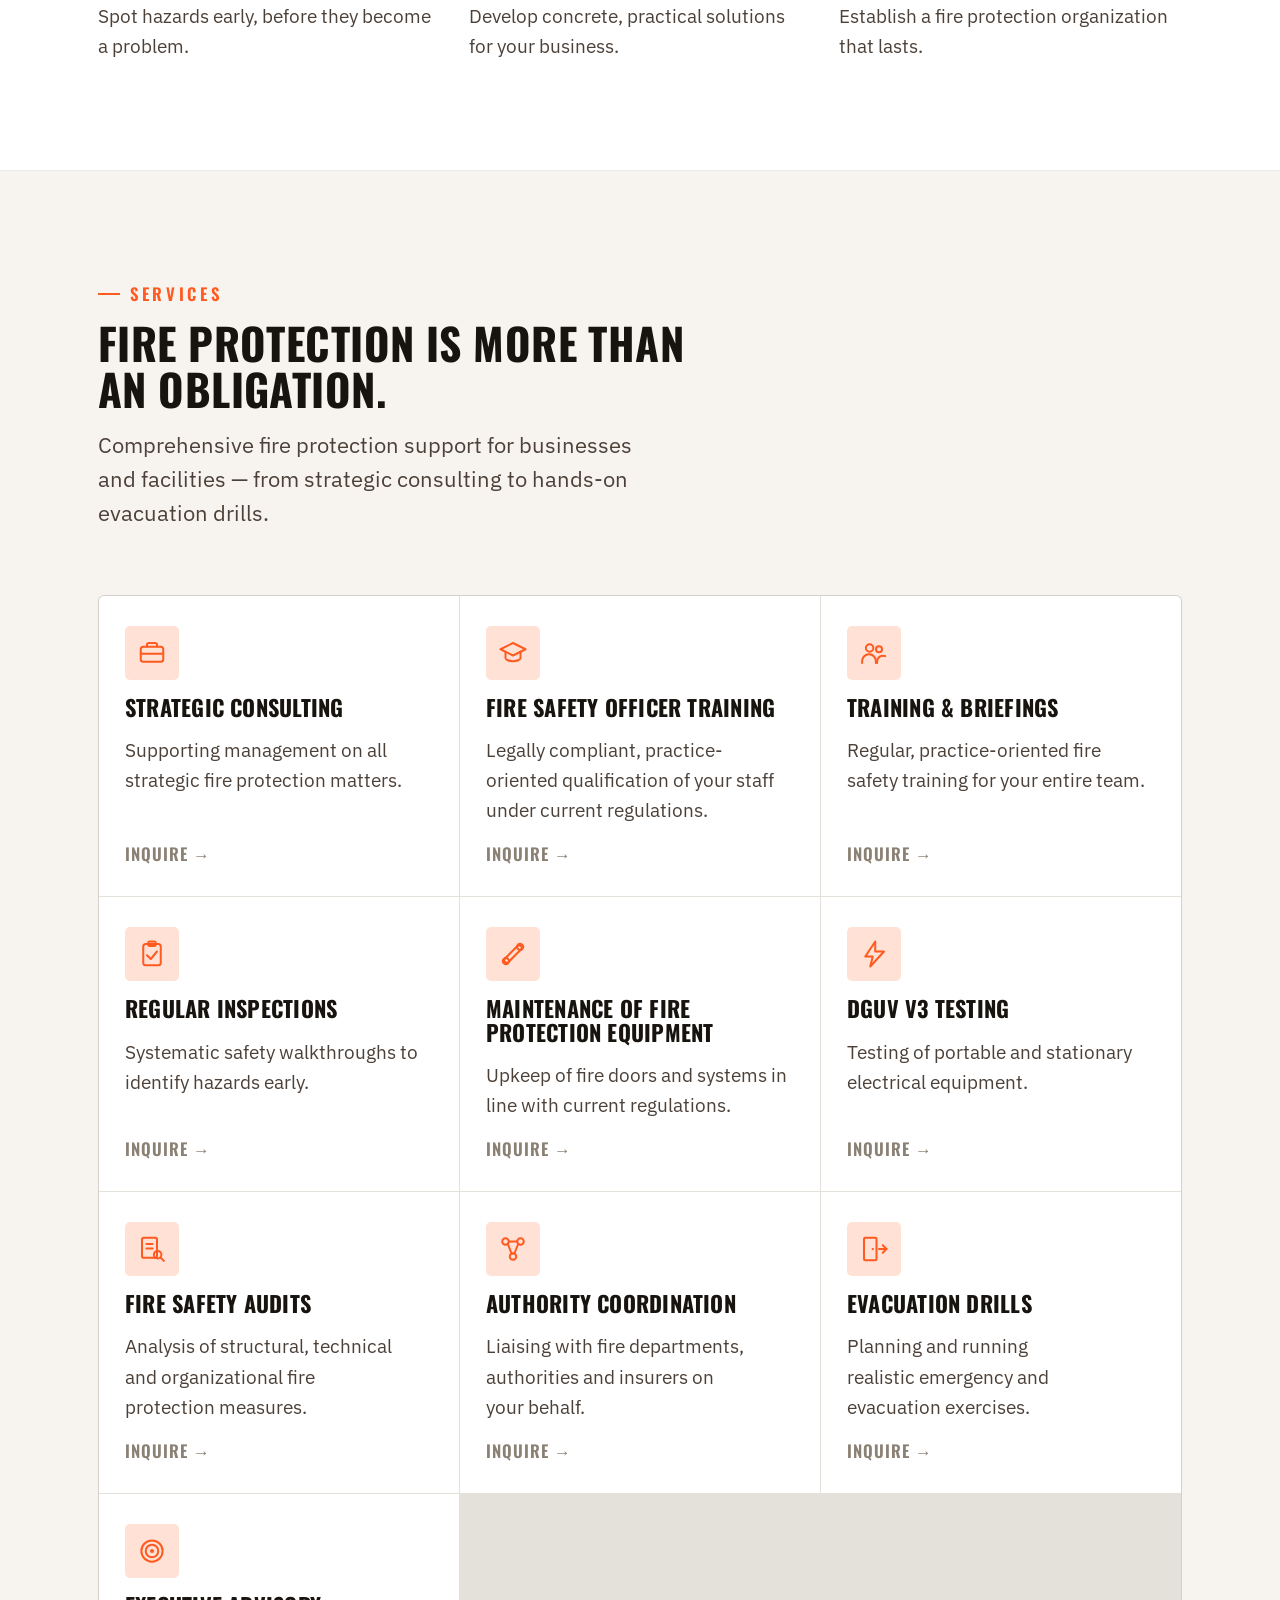
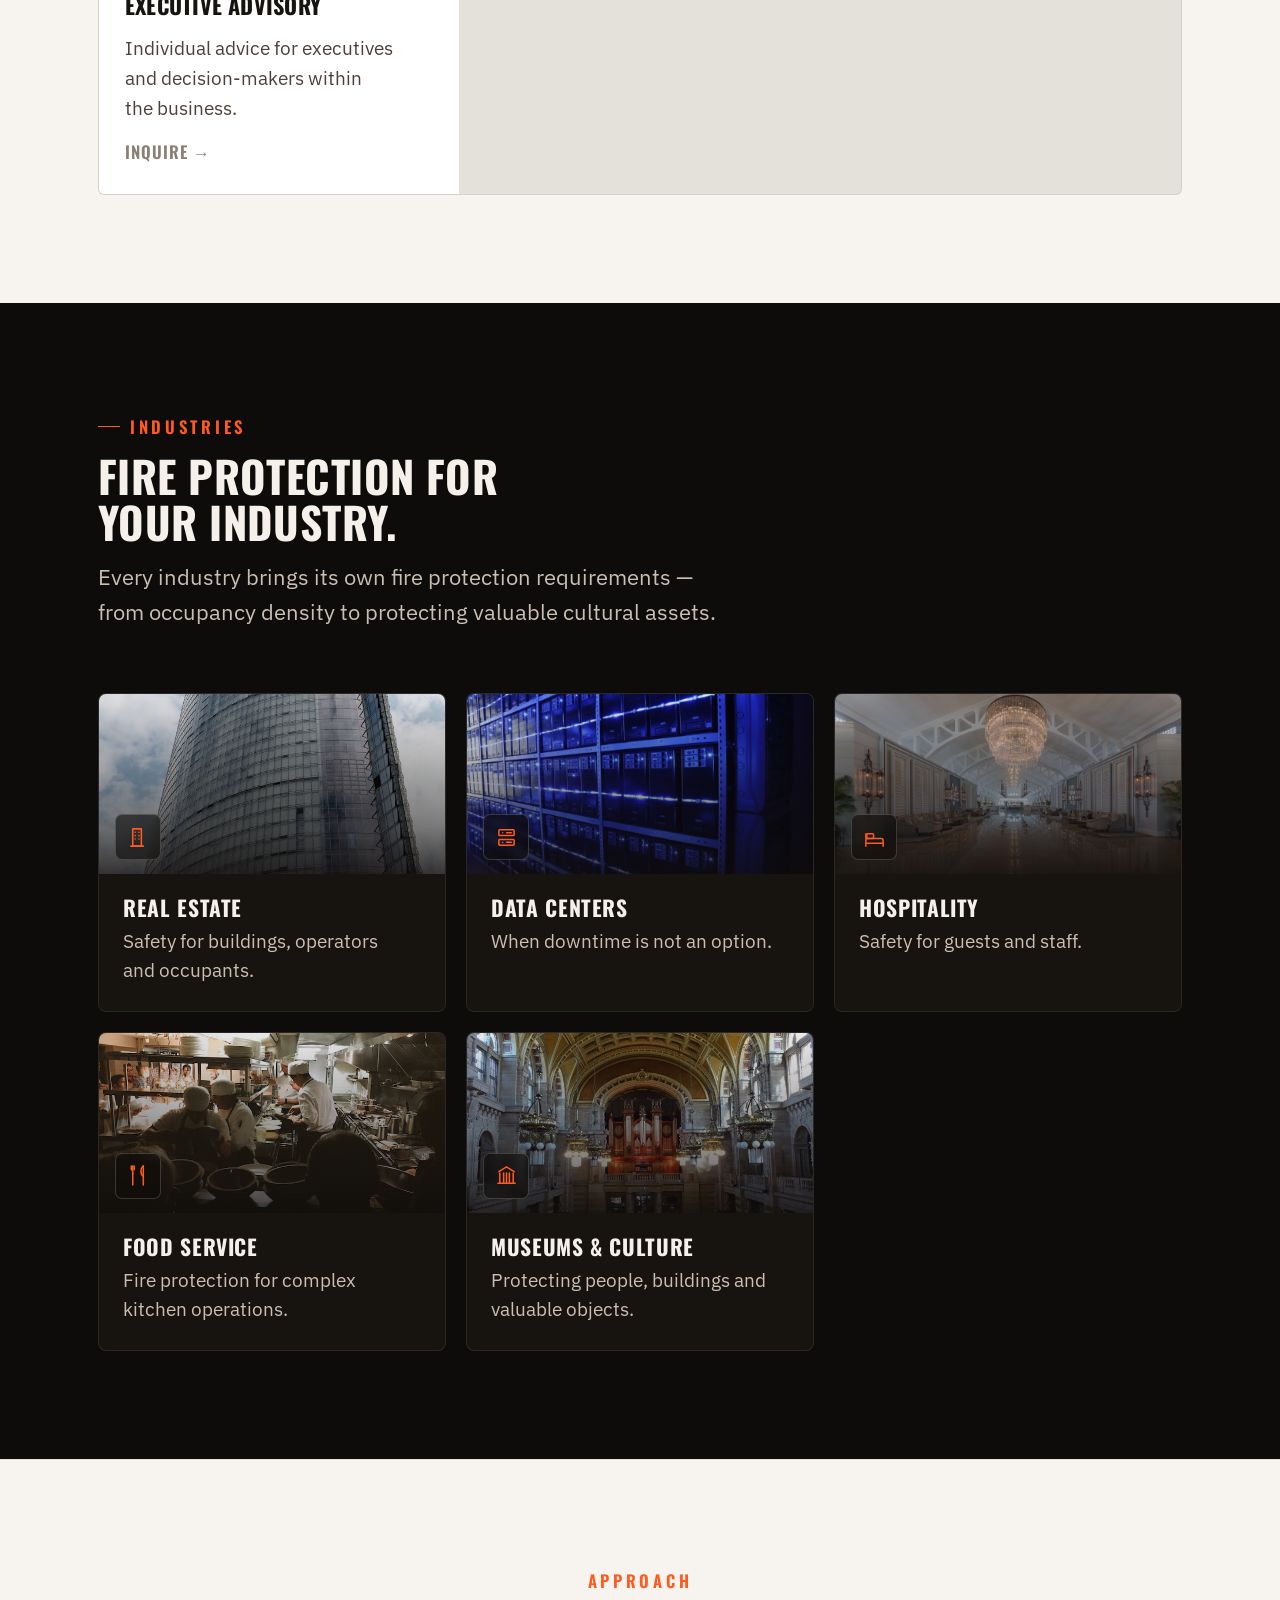
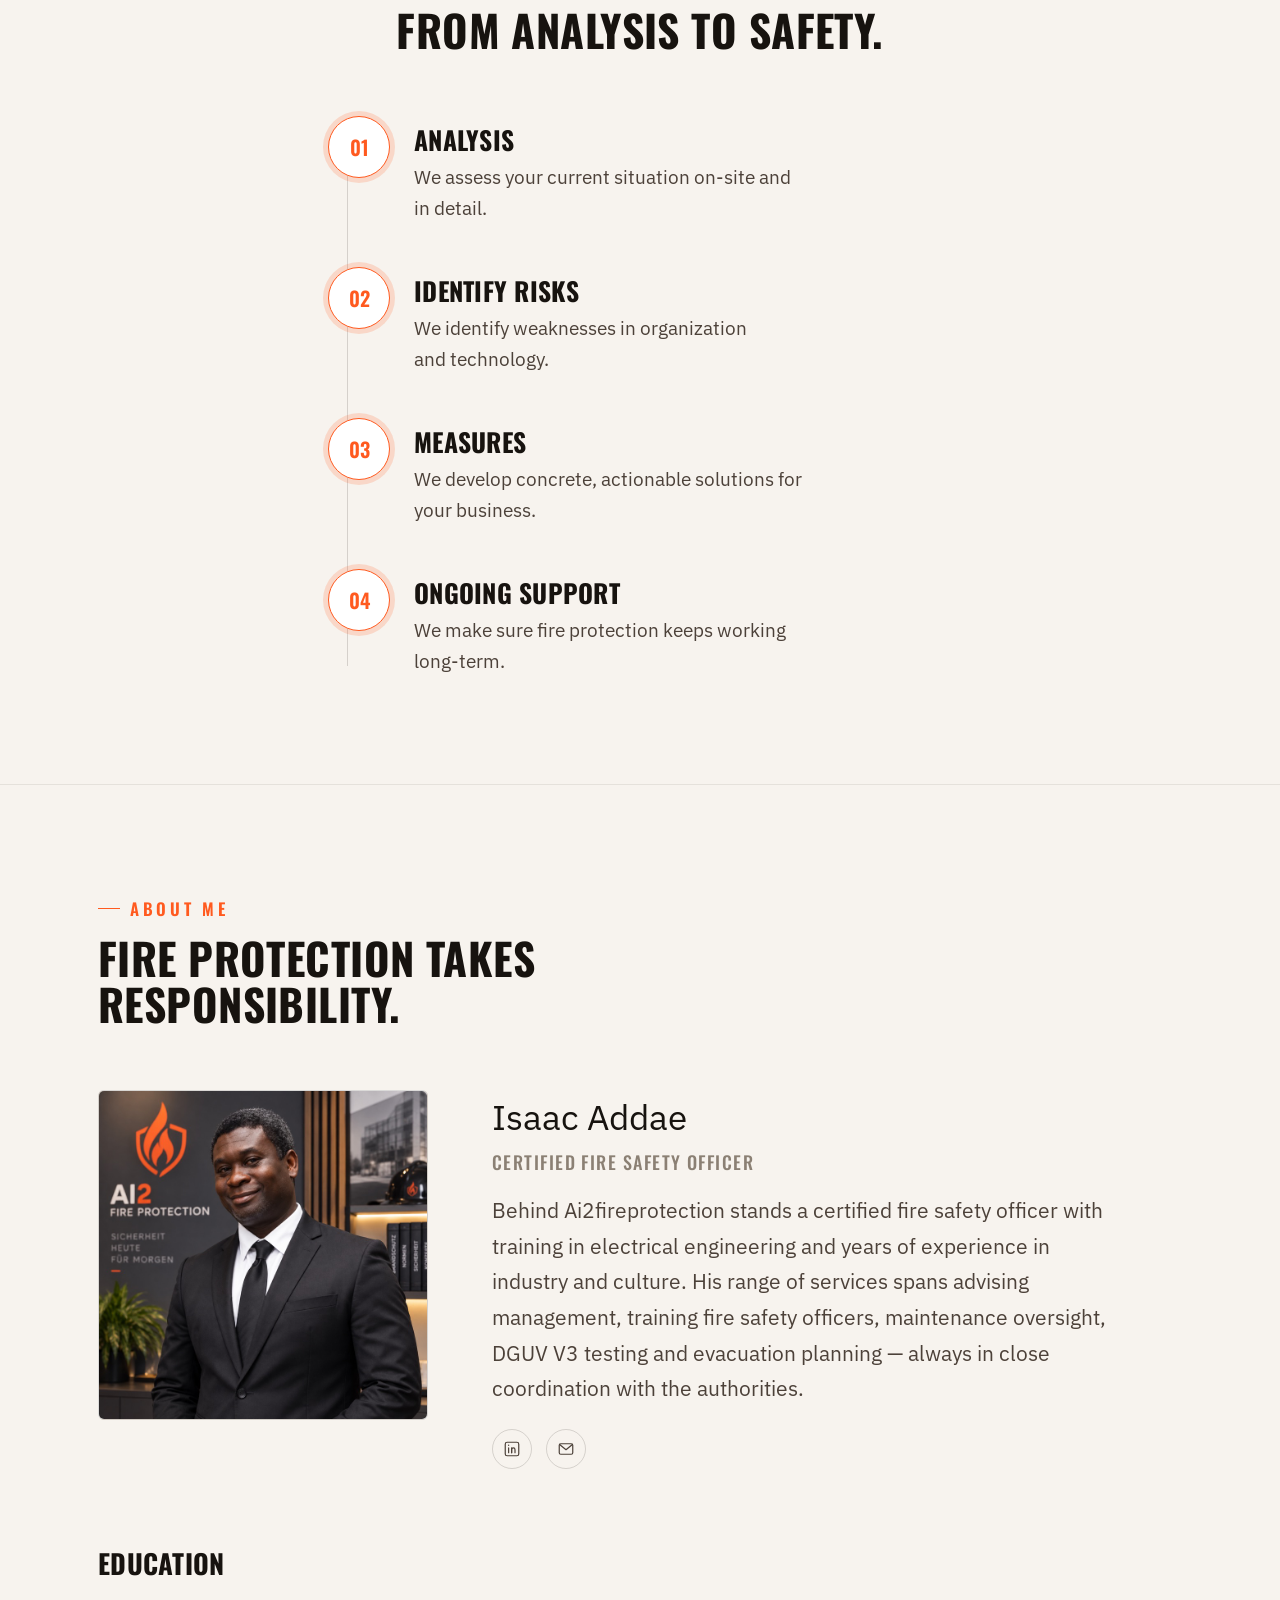
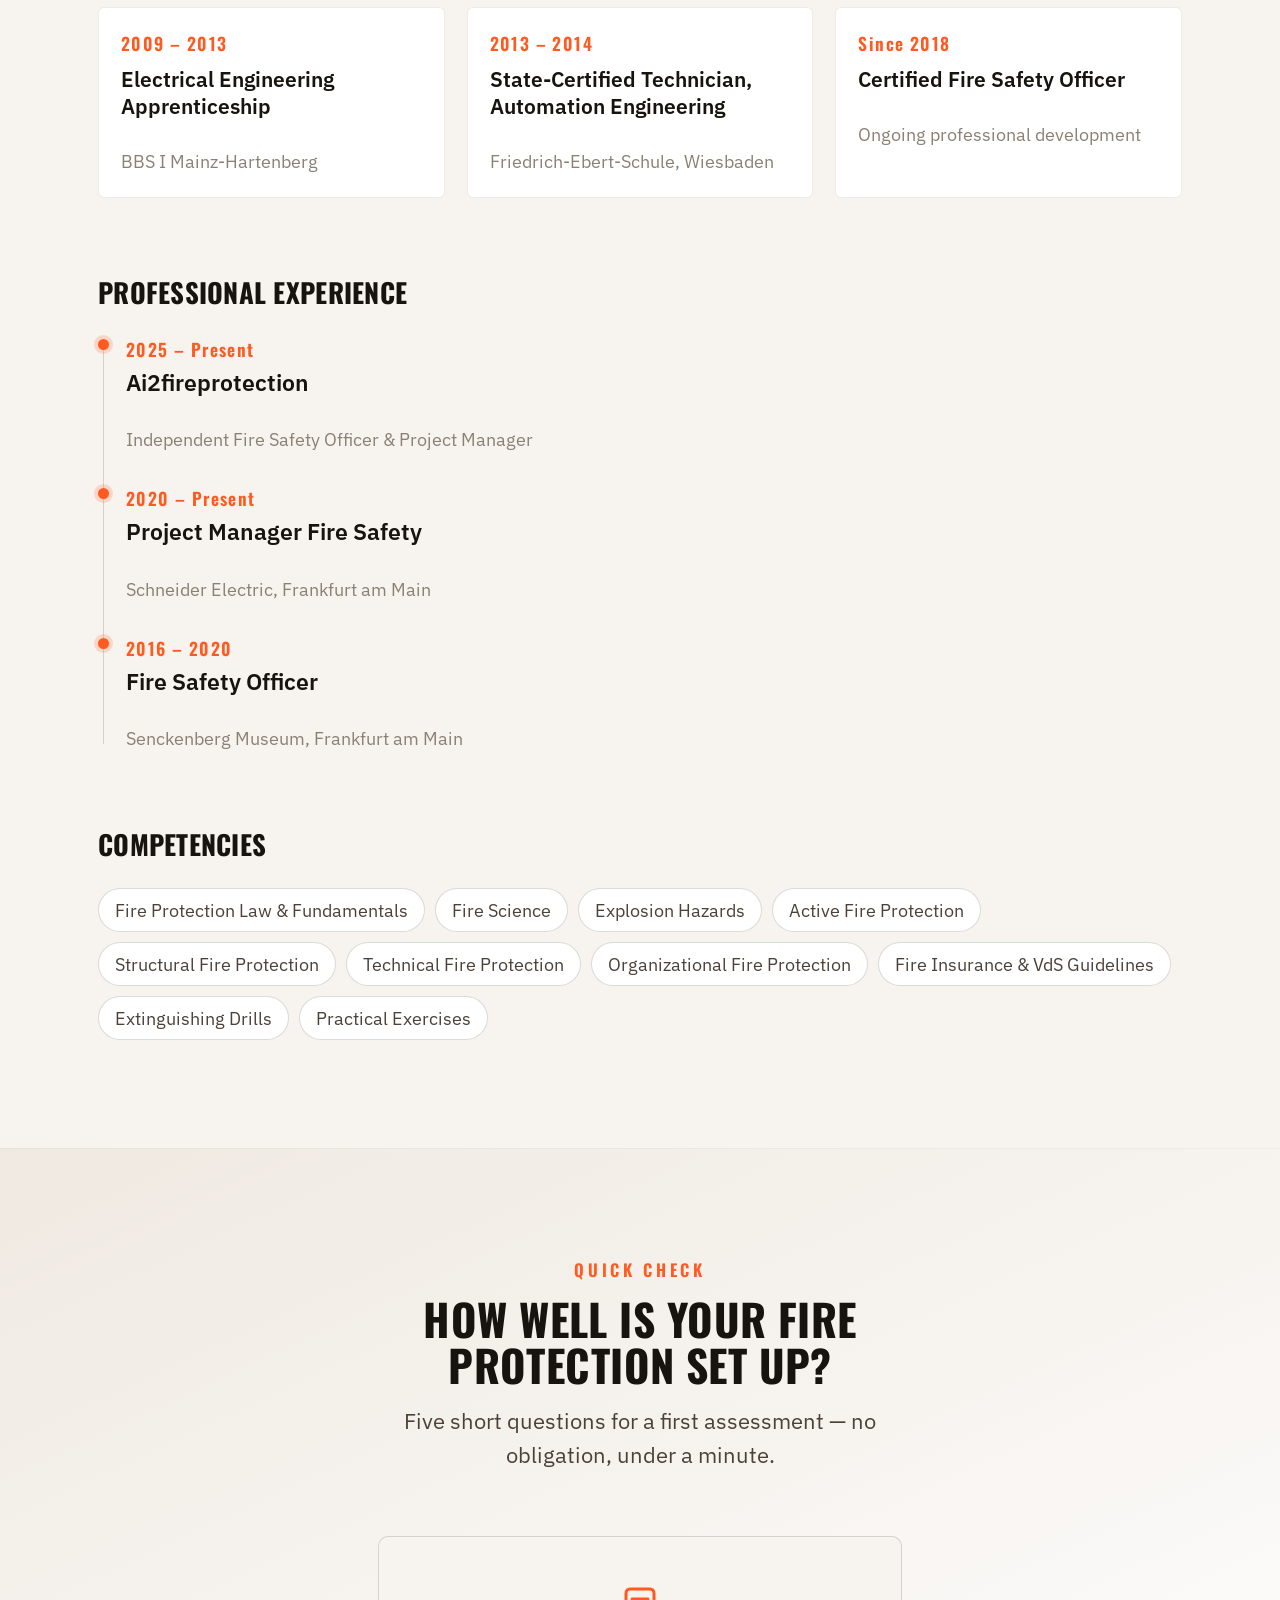
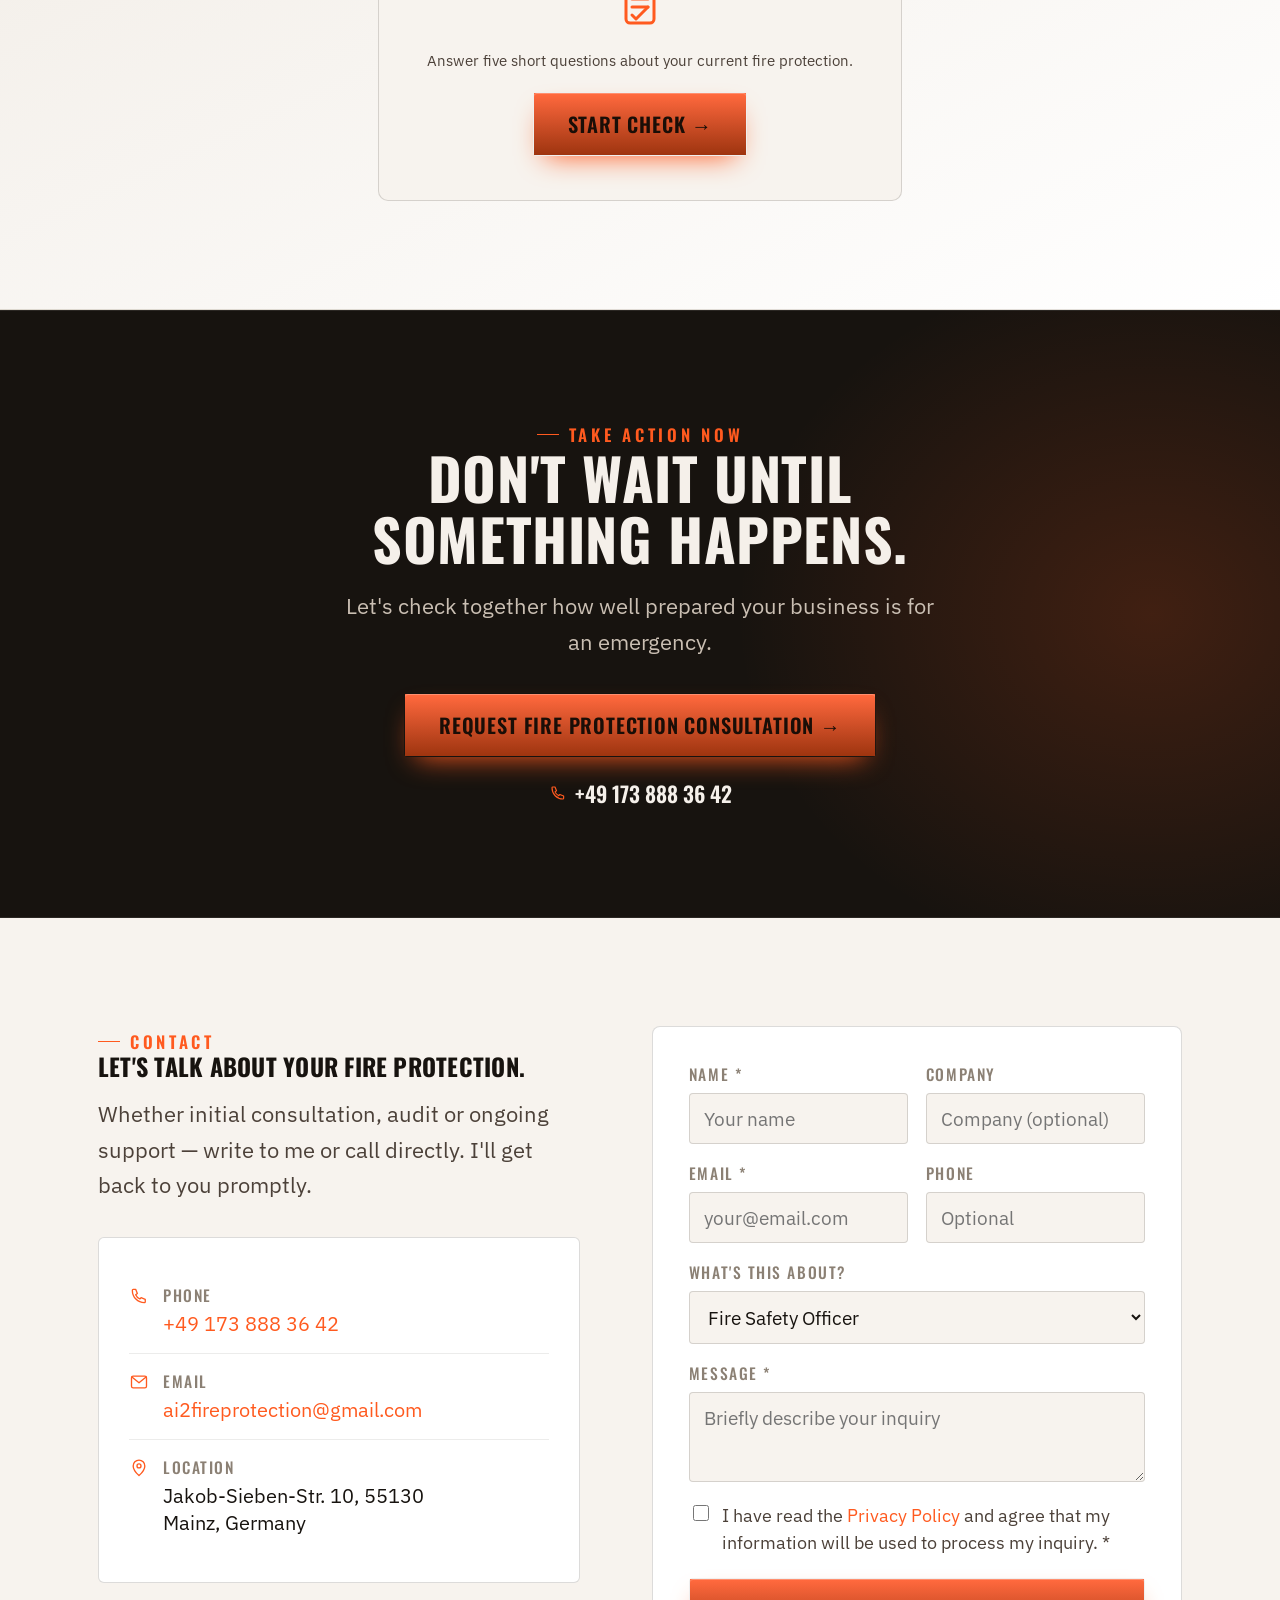
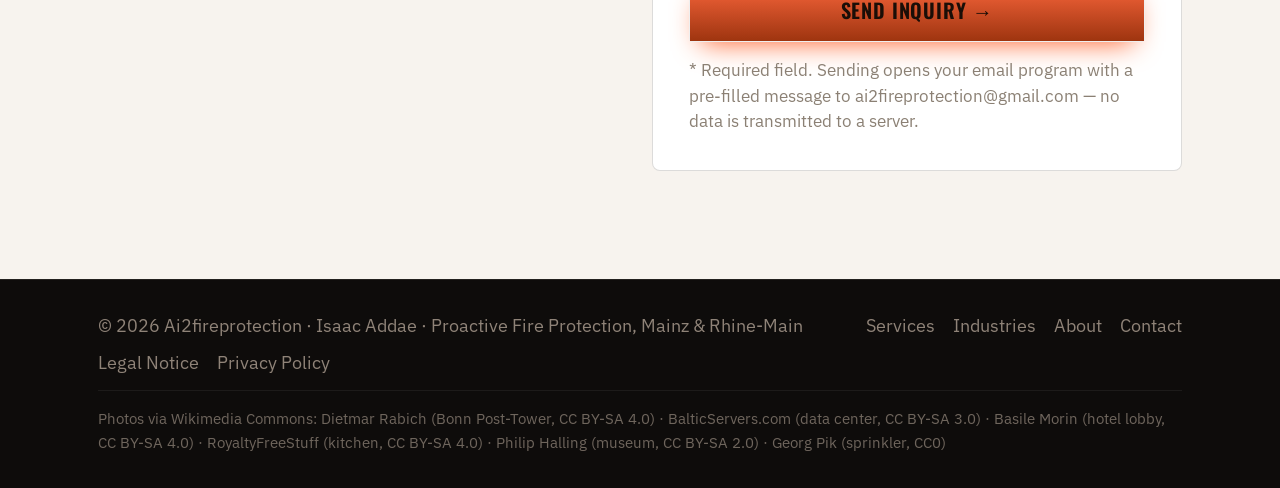
==== commit 7b3b12b9: "Revert "Replace hero background photo with logo watermark" This reverts commit 79c056d00dbb6ec05cdce" ====
--- a/en/index.html
+++ b/en/index.html
@@ -69,7 +69,7 @@
 
   <!-- HERO -->
   <section class="hero dark-band">
-    <div class="hero-logo"><img src="../images/logo.png" alt="" loading="eager"></div>
+    <div class="hero-photo"><img src="../images/hero-sprinkler.jpg" alt="" loading="eager" width="1600" height="1600"></div>
     <div class="scanline"></div>
     <div class="skyline" aria-hidden="true">
       <i style="width:8%;height:38%;"></i><i style="width:6%;height:62%;"></i><i style="width:9%;height:48%;"></i>
@@ -488,7 +488,7 @@
         </nav>
         <span class="fine"><a href="legal-notice.html">Legal Notice</a><a href="privacy-policy.html">Privacy Policy</a></span>
       </div>
-      <p class="photo-credits">Photos via Wikimedia Commons: Dietmar Rabich (Bonn Post-Tower, CC BY-SA 4.0) · BalticServers.com (data center, CC BY-SA 3.0) · Basile Morin (hotel lobby, CC BY-SA 4.0) · RoyaltyFreeStuff (kitchen, CC BY-SA 4.0) · Philip Halling (museum, CC BY-SA 2.0)</p>
+      <p class="photo-credits">Photos via Wikimedia Commons: Dietmar Rabich (Bonn Post-Tower, CC BY-SA 4.0) · BalticServers.com (data center, CC BY-SA 3.0) · Basile Morin (hotel lobby, CC BY-SA 4.0) · RoyaltyFreeStuff (kitchen, CC BY-SA 4.0) · Philip Halling (museum, CC BY-SA 2.0) · Georg Pik (sprinkler, CC0)</p>
     </div>
   </footer>
 
--- a/styles.css
+++ b/styles.css
@@ -209,15 +209,20 @@
       overflow: hidden;
       background: var(--bg);
     }
-    .hero-logo { position: absolute; inset: 0; z-index: 0; display: flex; align-items: center; justify-content: center; overflow: hidden; pointer-events: none; }
-    .hero-logo img { width: clamp(380px, 42vw, 680px); height: auto; opacity: 0.1; }
+    .hero-photo { position: absolute; inset: 0; z-index: 0; overflow: hidden; }
+    .hero-photo img { width: 100%; height: 100%; object-fit: cover; object-position: center 30%; opacity: 0.32; filter: saturate(0.65) contrast(1.05); }
+    .hero-photo::after {
+      content: "";
+      position: absolute; inset: 0;
+      background:
+        radial-gradient(60% 55% at 78% 8%, var(--accent-soft), transparent 60%),
+        linear-gradient(180deg, var(--bg) 0%, rgba(14,12,11,0.5) 30%, var(--bg) 94%);
+    }
     .hero::before {
       content: "";
       position: absolute; inset: -20% -10% auto -10%;
       height: 130%;
-      background:
-        radial-gradient(60% 55% at 78% 8%, var(--accent-soft), transparent 60%),
-        radial-gradient(40% 40% at 8% 30%, rgba(242,237,232,0.05), transparent 65%);
+      background: radial-gradient(40% 40% at 8% 30%, rgba(242,237,232,0.05), transparent 65%);
       animation: glow 10s ease-in-out infinite alternate;
       pointer-events: none;
       z-index: 0;
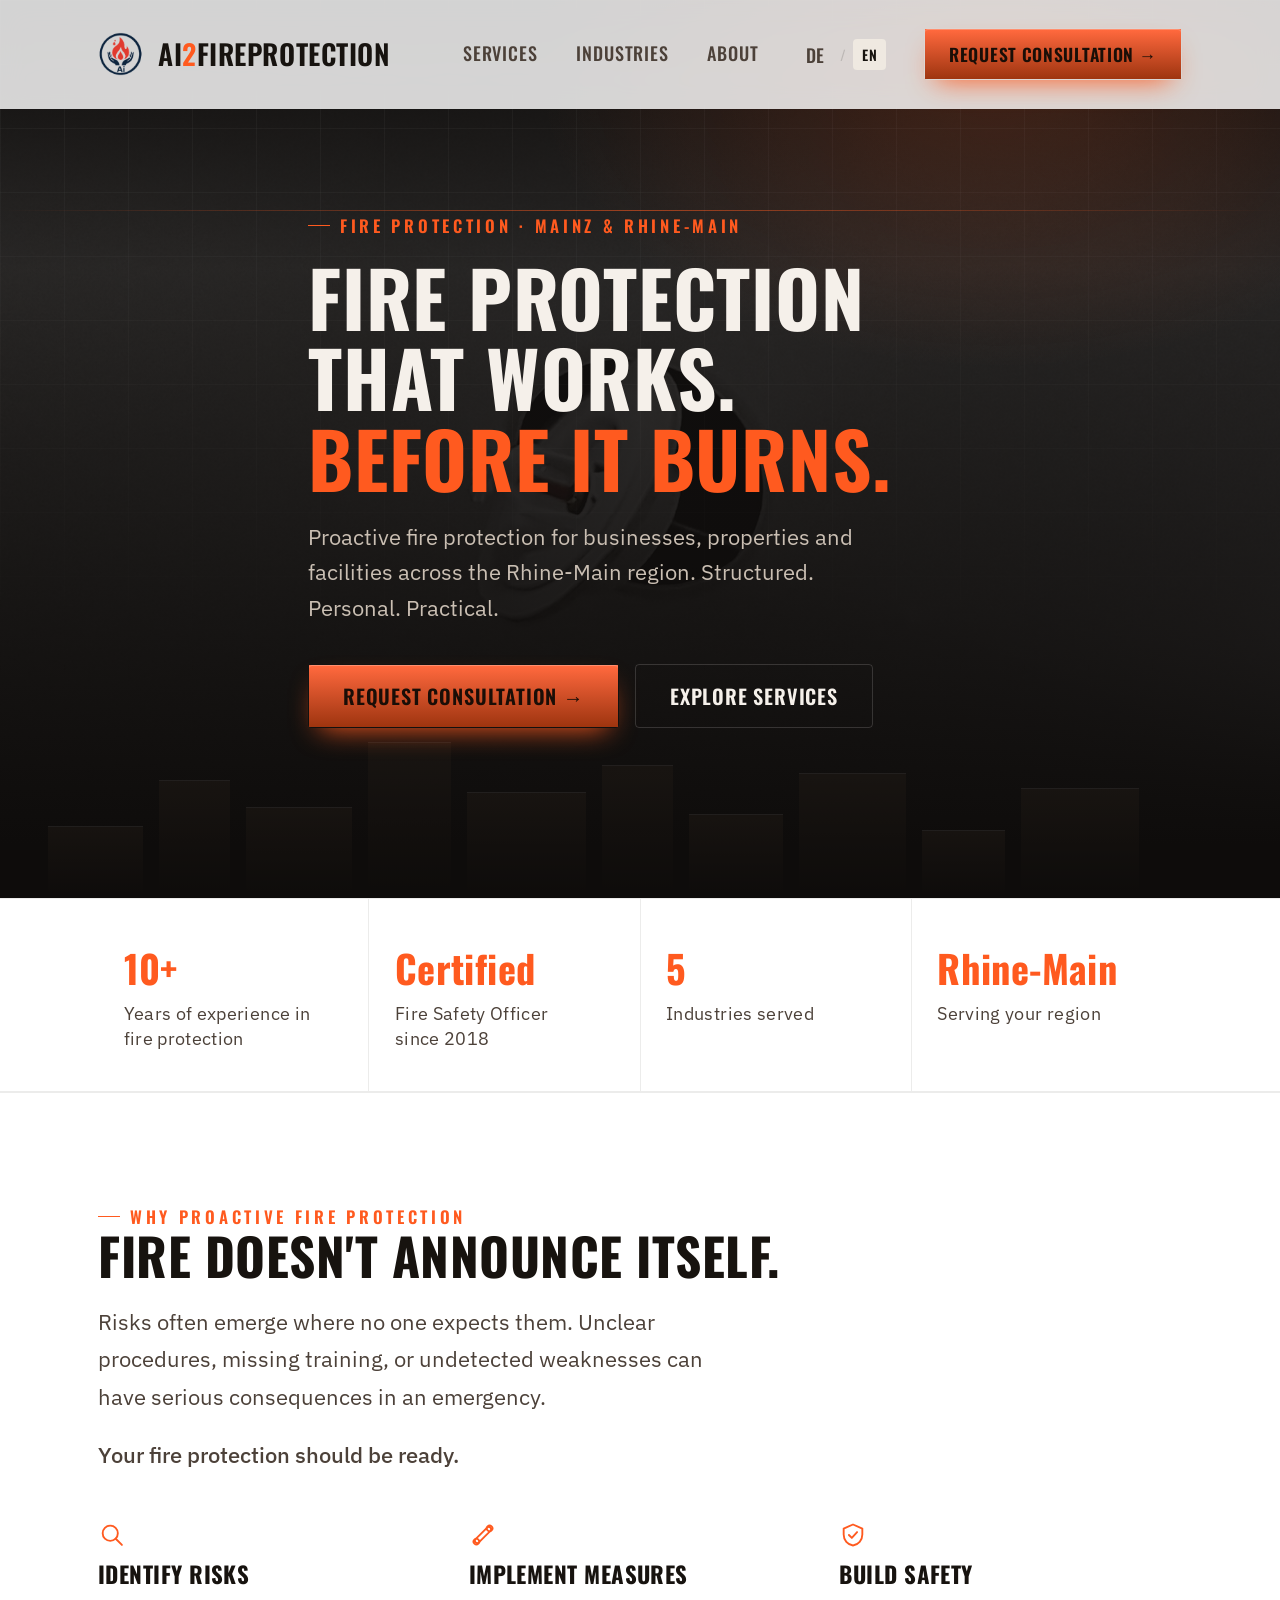
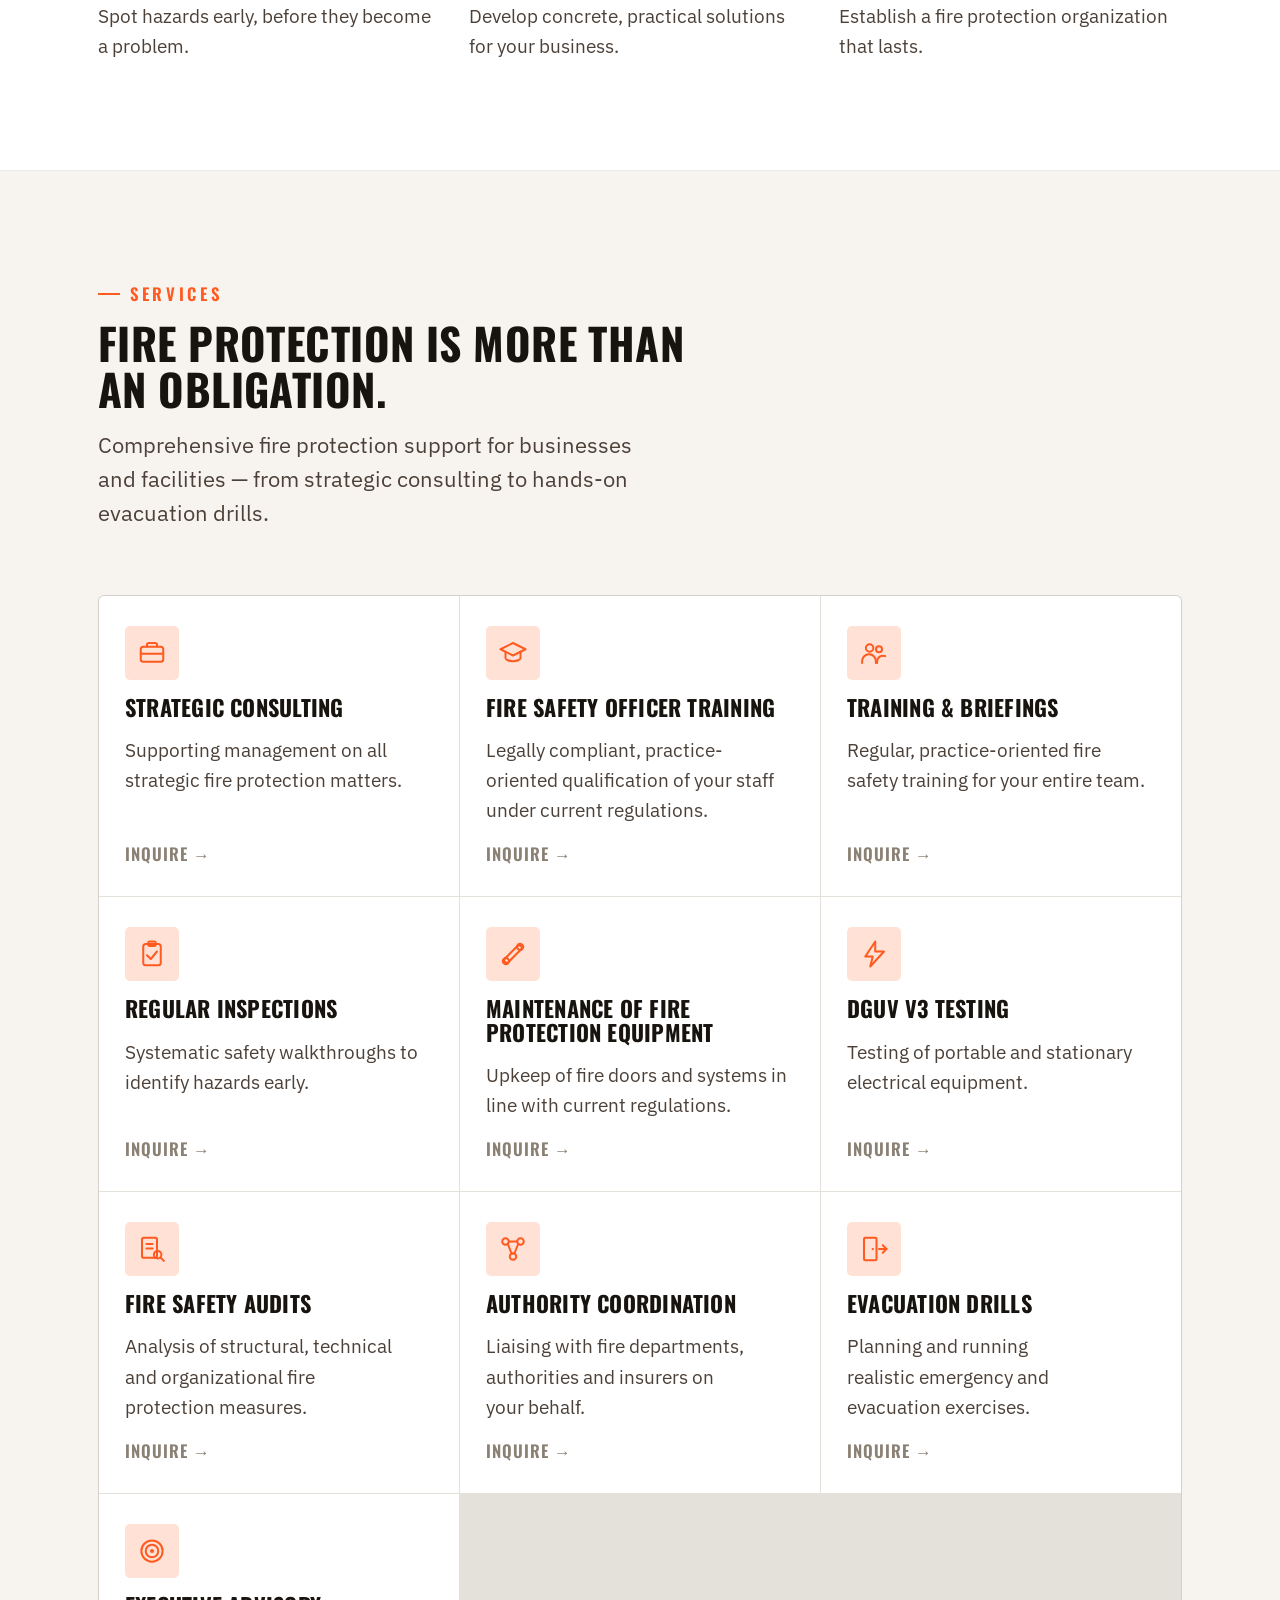
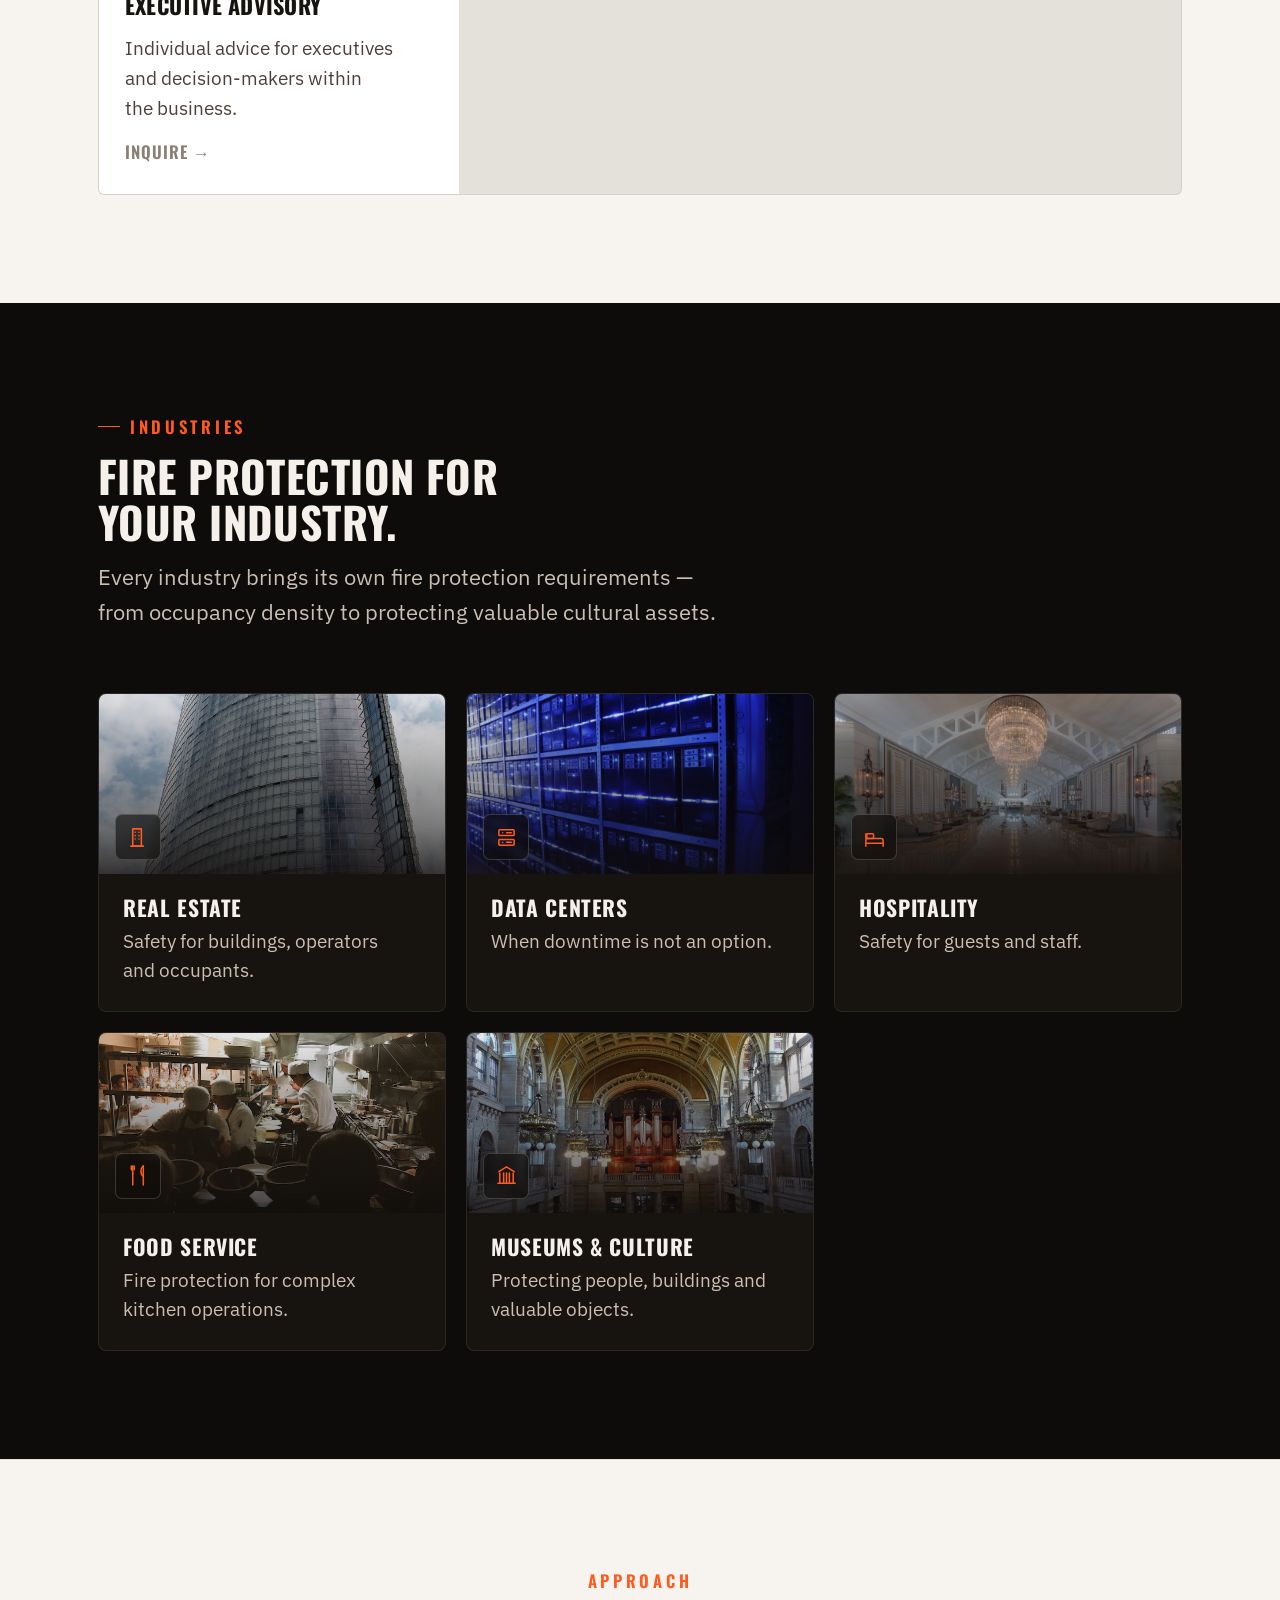
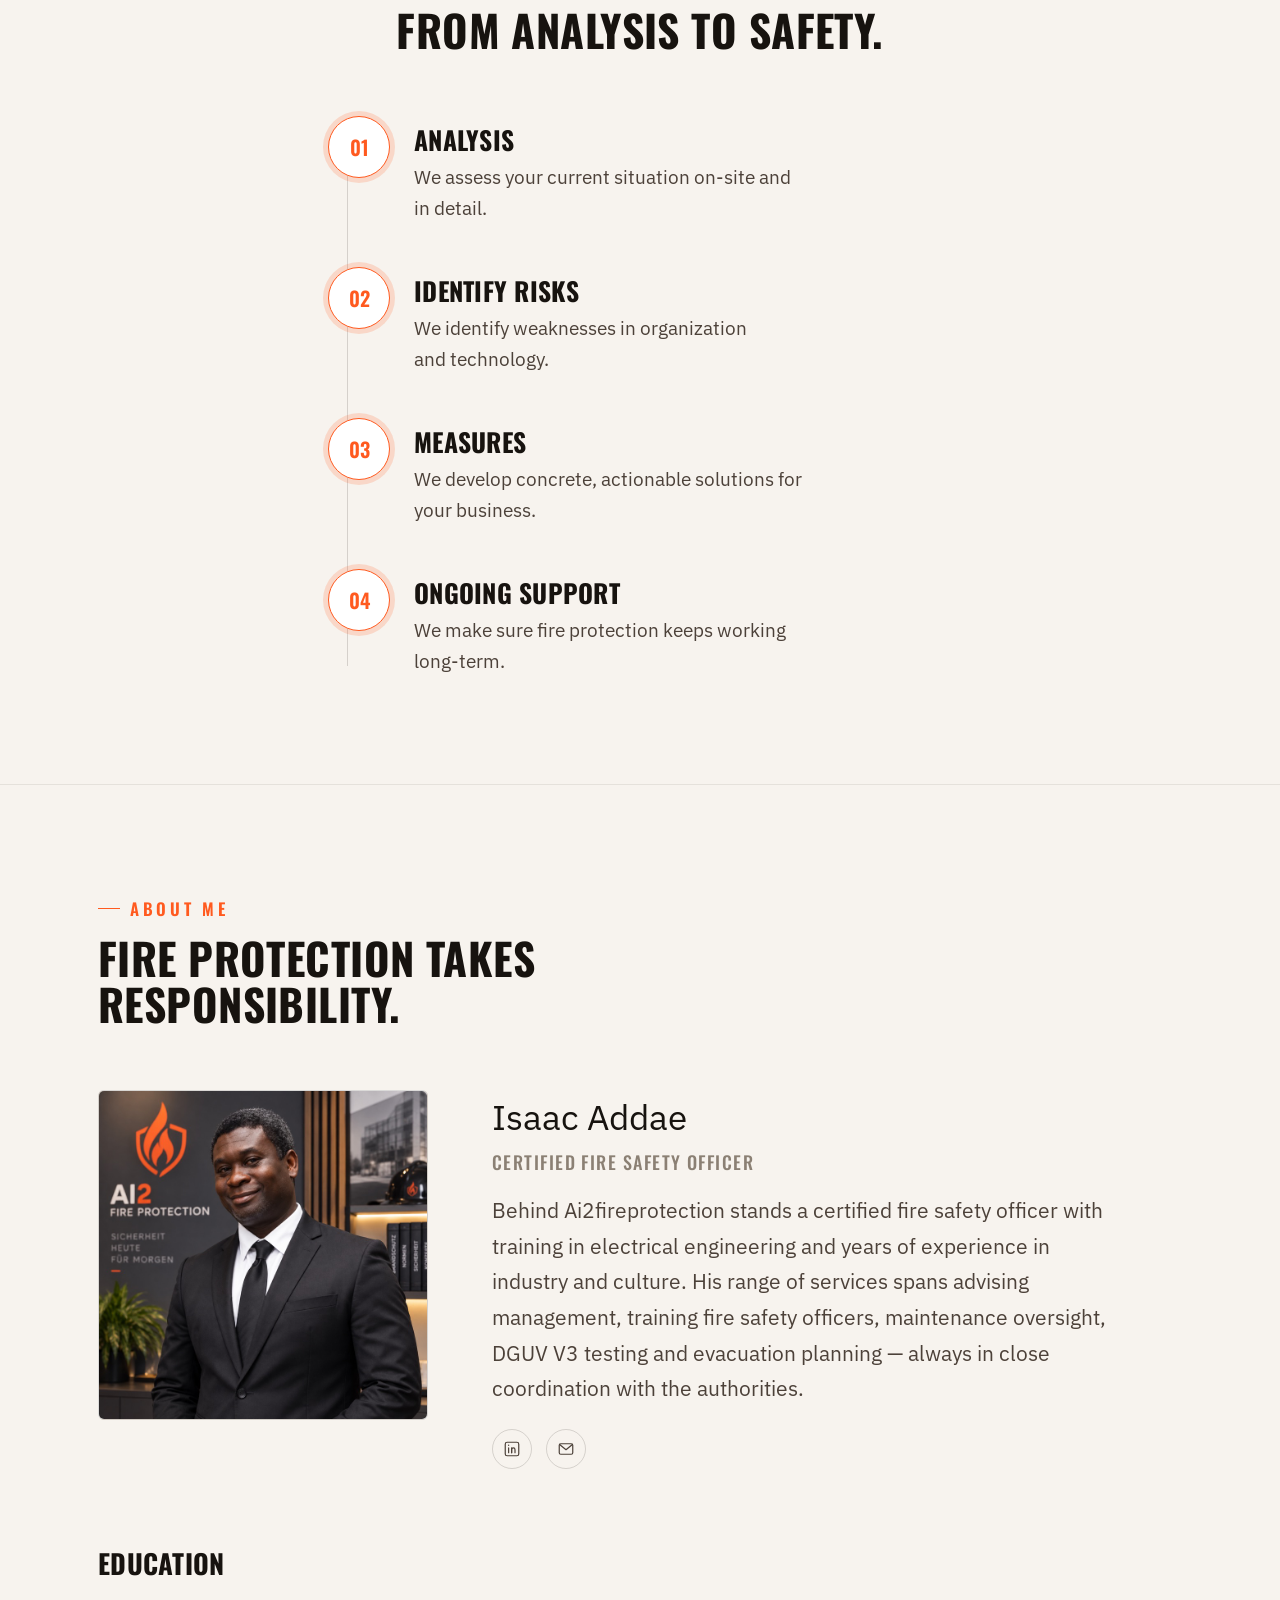
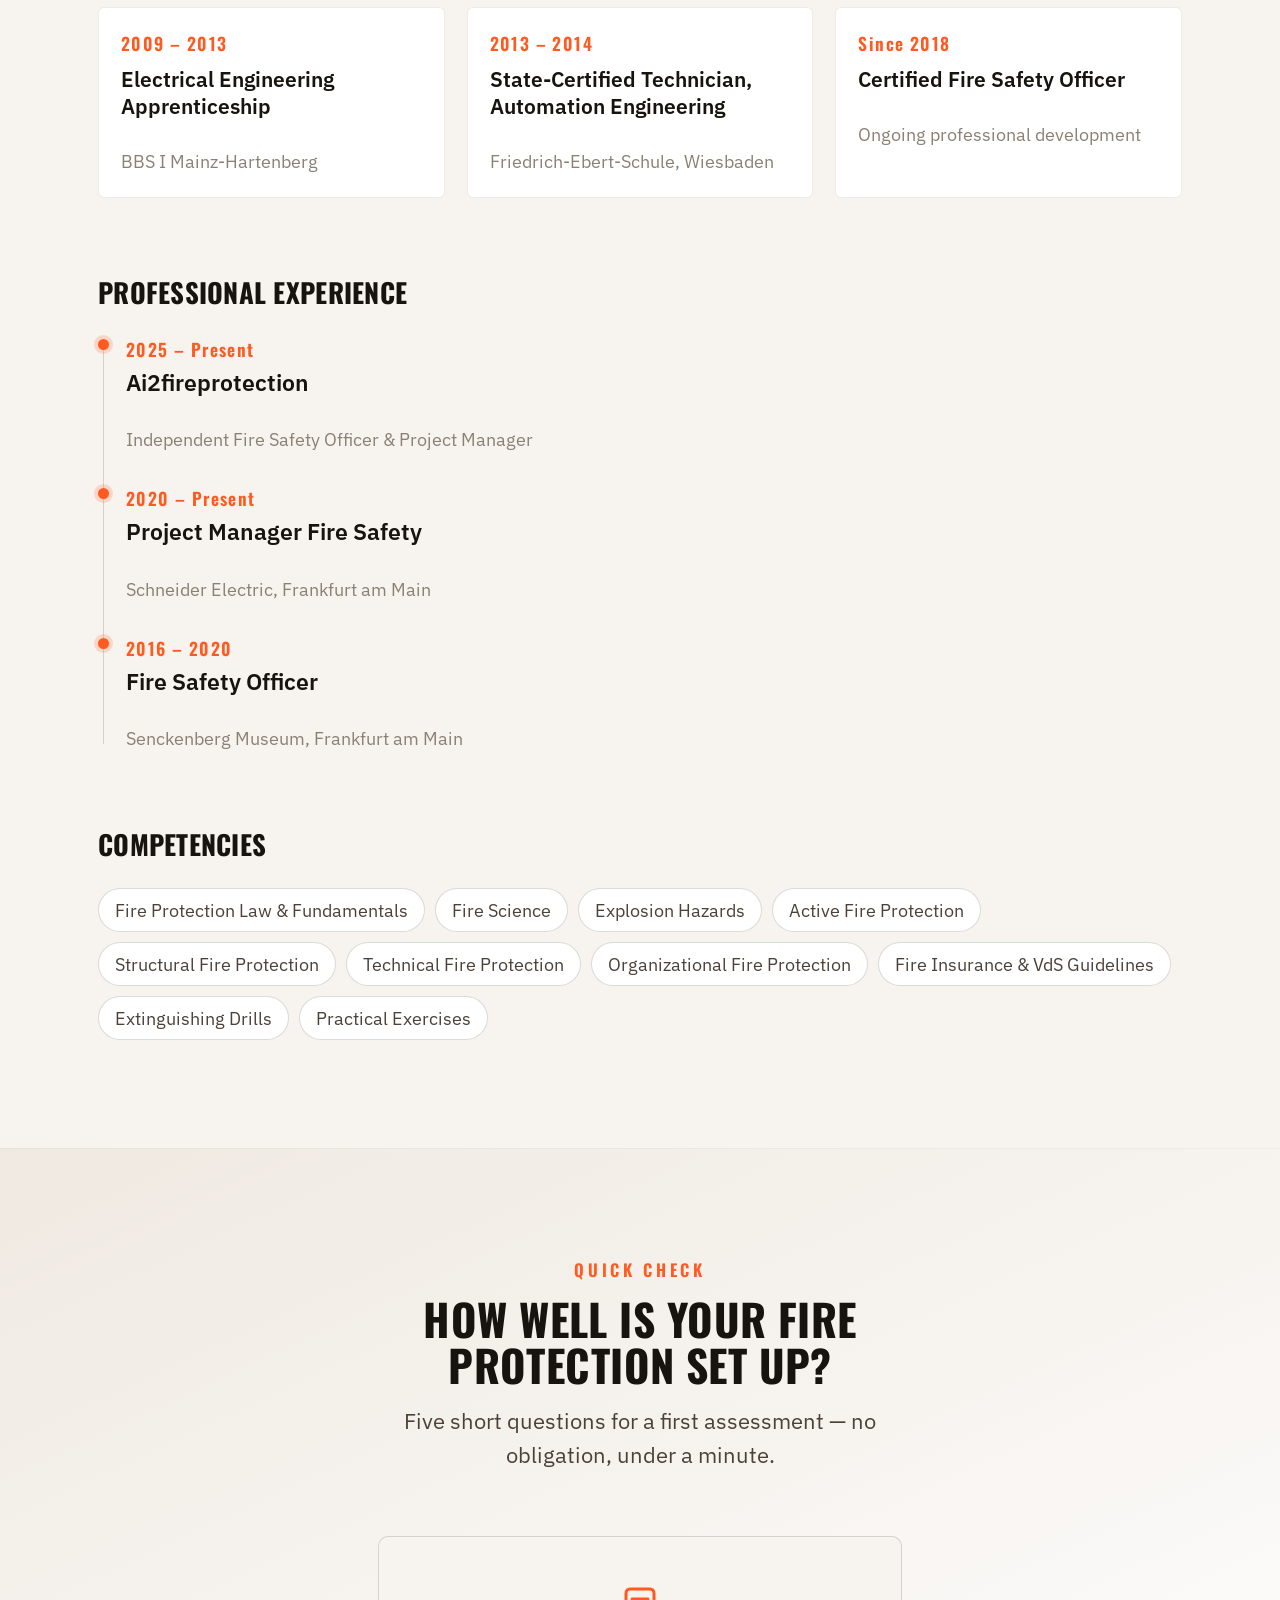
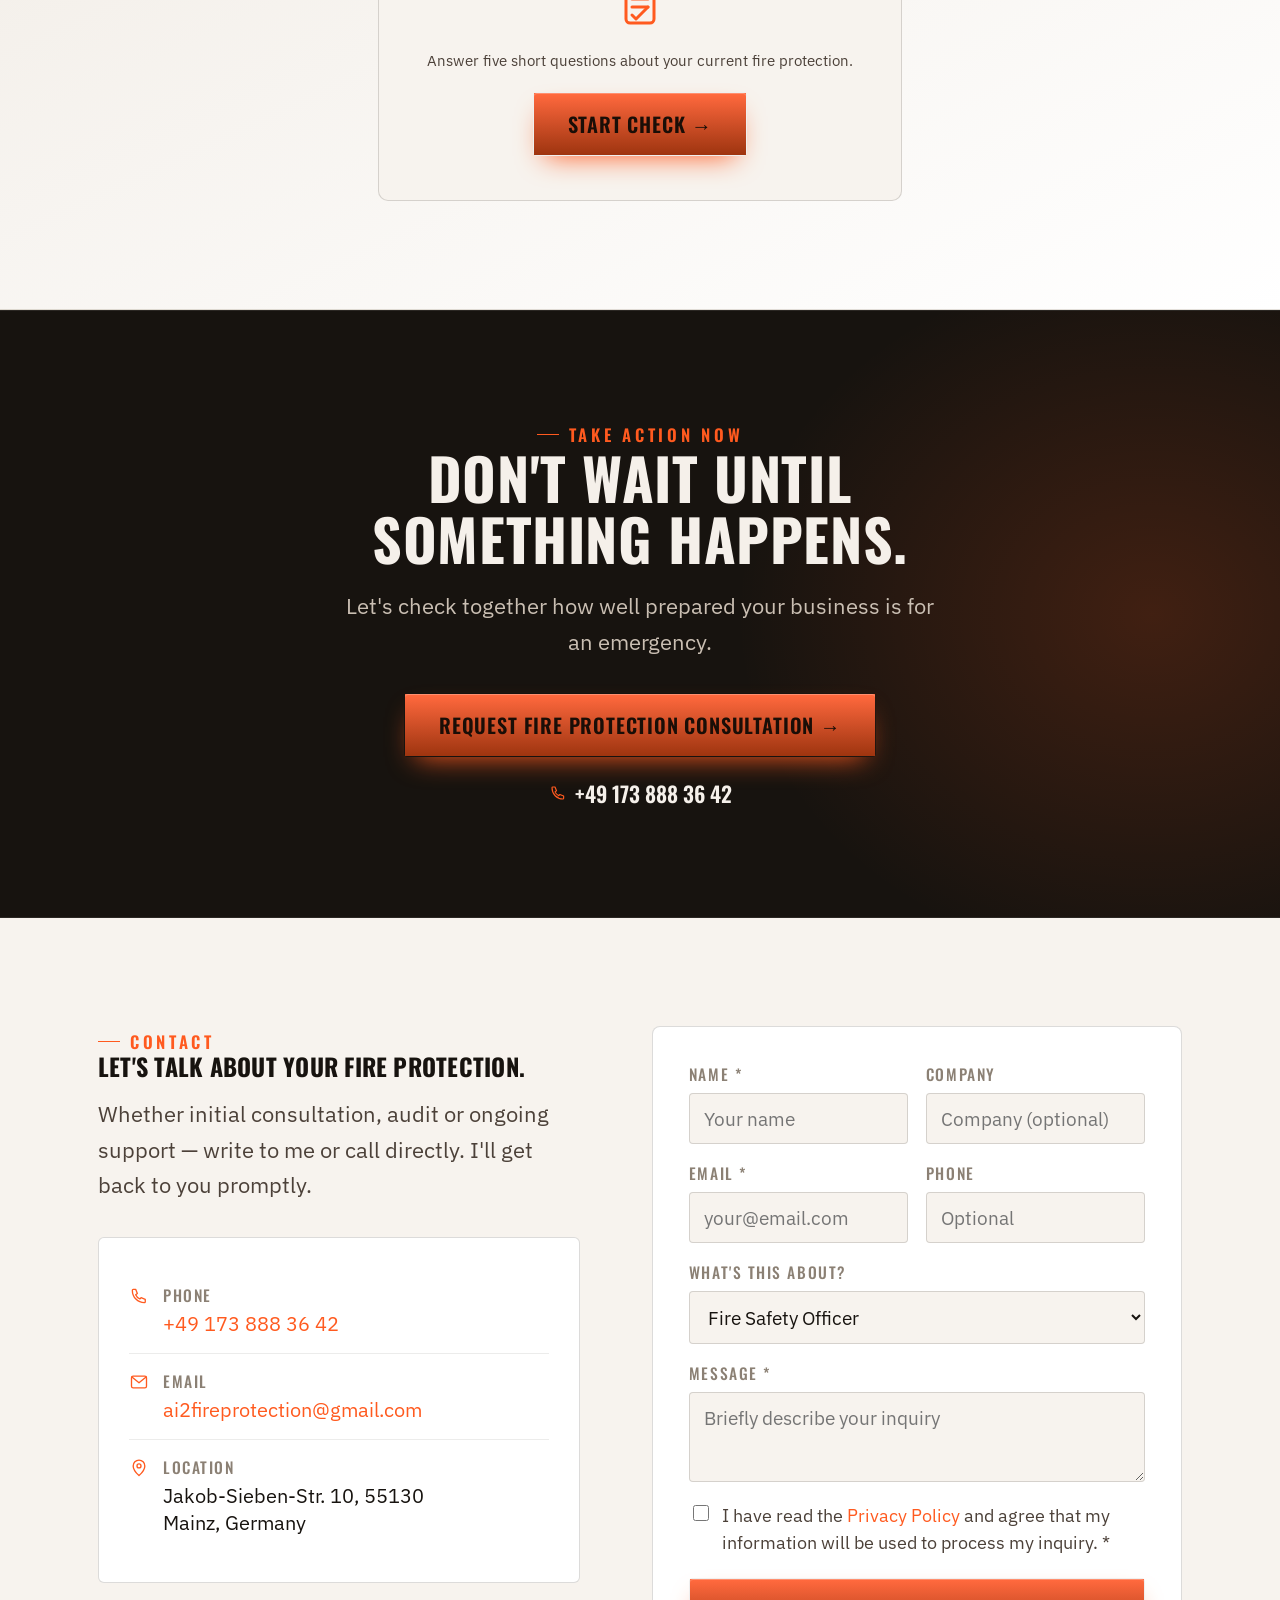
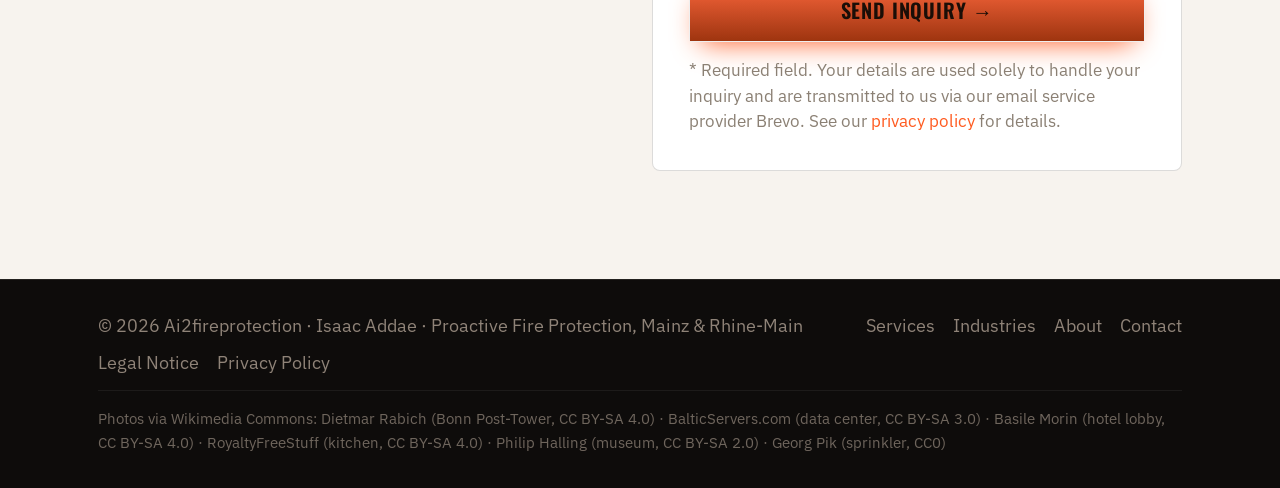
==== commit 0baced41: "Kontaktformular: Versand über Brevo (Benachrichtigung + Kundenbestätigung)" ====
--- a/en/index.html
+++ b/en/index.html
@@ -446,6 +446,7 @@
       </div>
 
       <form class="form reveal" id="contact-form" novalidate>
+        <div class="hp-field" aria-hidden="true" style="position:absolute;left:-9999px;width:1px;height:1px;overflow:hidden;"><label for="f-website">Website</label><input id="f-website" name="website" type="text" tabindex="-1" autocomplete="off"></div>
         <div class="form-grid">
           <div class="field"><label for="f-name">Name *</label><input id="f-name" name="name" type="text" placeholder="Your name" required autocomplete="name"></div>
           <div class="field"><label for="f-company">Company</label><input id="f-company" name="company" type="text" placeholder="Company (optional)" autocomplete="organization"></div>
@@ -469,9 +470,10 @@
           <label for="f-consent">I have read the <a href="privacy-policy.html" target="_blank" rel="noopener">Privacy Policy</a> and agree that my information will be used to process my inquiry. *</label>
         </div>
         <p class="field-error" id="form-error">Please fill in all required fields and confirm the privacy policy.</p>
-        <button type="submit" class="btn btn-accent btn-block">Send Inquiry →</button>
-        <p class="field-ok" id="form-ok">Your email program will open with a pre-filled message. If it doesn't, feel free to write to us directly at <a href="mailto:ai2fireprotection@gmail.com">ai2fireprotection@gmail.com</a>.</p>
-        <p class="form-note">* Required field. Sending opens your email program with a pre-filled message to ai2fireprotection@gmail.com — no data is transmitted to a server.</p>
+        <button type="submit" id="f-submit" class="btn btn-accent btn-block">Send Inquiry →</button>
+        <p class="field-ok" id="form-ok" role="status">Thank you! Your inquiry has been received. You will shortly receive a confirmation by email – we usually get back to you within 1–2 business days.</p>
+        <p class="field-error" id="form-fail" role="alert">Your inquiry could not be sent right now. Please try again or write to us directly at <a href="mailto:ai2fireprotection@gmail.com">ai2fireprotection@gmail.com</a>.</p>
+        <p class="form-note">* Required field. Your details are used solely to handle your inquiry and are transmitted to us via our email service provider Brevo. See our <a href="privacy-policy.html">privacy policy</a> for details.</p>
       </form>
     </div>
   </section>
@@ -569,18 +571,41 @@
       }
       formError.classList.remove("is-visible");
 
-      var bodyLines = [
-        "Name: " + val("f-name"),
-        "Company: " + val("f-company"),
-        "Email: " + val("f-email"),
-        "Phone: " + val("f-phone"),
-        "",
-        val("f-message")
-      ];
-      var subject = encodeURIComponent("Inquiry: " + (val("f-topic") || "Fire Protection"));
-      var body = encodeURIComponent(bodyLines.join("\n"));
-      window.location.href = "mailto:ai2fireprotection@gmail.com?subject=" + subject + "&body=" + body;
-      formOk.classList.add("is-visible");
+      var formFail = document.getElementById("form-fail");
+      var submitBtn = document.getElementById("f-submit");
+      var btnLabel = submitBtn ? submitBtn.innerHTML : "";
+      formFail.classList.remove("is-visible");
+      formOk.classList.remove("is-visible");
+      if (submitBtn) { submitBtn.disabled = true; submitBtn.innerHTML = "Sending …"; }
+
+      var payload = {
+        name: val("f-name"),
+        company: val("f-company"),
+        email: val("f-email"),
+        phone: val("f-phone"),
+        topic: val("f-topic"),
+        message: val("f-message"),
+        website: val("f-website"),
+        consent: document.getElementById("f-consent").checked,
+        lang: "en"
+      };
+
+      fetch("/api/contact", {
+        method: "POST",
+        headers: { "Content-Type": "application/json" },
+        body: JSON.stringify(payload)
+      })
+        .then(function (res) { return res.json().catch(function () { return {}; }).then(function (data) { return res.ok && data.ok; }); })
+        .catch(function () { return false; })
+        .then(function (success) {
+          if (submitBtn) { submitBtn.disabled = false; submitBtn.innerHTML = btnLabel; }
+          if (success) {
+            contactForm.reset();
+            formOk.classList.add("is-visible");
+          } else {
+            formFail.classList.add("is-visible");
+          }
+        });
     });
   }
 
--- a/styles.css
+++ b/styles.css
@@ -13,7 +13,7 @@
     @font-face { font-family: 'Oswald'; font-style: normal; font-weight: 700; font-display: swap; src: url('fonts/oswald-700-ext.woff2') format('woff2'); unicode-range: U+0100-024F, U+0259, U+1E00-1EFF, U+2020, U+20A0-20AB, U+20AD-20CF, U+2113, U+2C60-2C7F, U+A720-A7FF; }
 
     * { box-sizing: border-box; }
-    html { scroll-behavior: smooth; }
+    html { scroll-behavior: smooth; -webkit-text-size-adjust: 100%; text-size-adjust: 100%; }
     body {
       margin: 0;
       background: #f7f3ee;
@@ -176,7 +176,17 @@
     }
     .nav-links a:not(.btn):hover { color: var(--text); }
     .nav-links a:not(.btn):hover::after { transform: scaleX(1); transform-origin: left; }
-    .nav-toggle-btn { display: none; cursor: pointer; padding: 8px; color: var(--text); }
+    .nav-toggle-btn {
+      display: none; cursor: pointer; color: var(--text);
+      align-items: center; justify-content: center;
+      width: 44px; height: 44px; margin: -10px; border-radius: 8px;
+      -webkit-tap-highlight-color: transparent;
+      position: relative; z-index: 2;
+    }
+    .nav-toggle-btn svg line { transform-box: fill-box; transform-origin: center; transition: transform 0.3s cubic-bezier(.4,0,.2,1), opacity 0.2s ease; }
+    .nav-toggle-input:checked ~ .nav-toggle-btn svg line:nth-child(1) { transform: translateY(6px) rotate(45deg); }
+    .nav-toggle-input:checked ~ .nav-toggle-btn svg line:nth-child(2) { opacity: 0; }
+    .nav-toggle-input:checked ~ .nav-toggle-btn svg line:nth-child(3) { transform: translateY(-6px) rotate(-45deg); }
     /* ---------- language switch ---------- */
     .lang-switch {
       display: flex;
@@ -434,15 +444,36 @@
 
     @media (max-width: 860px) {
       .nav-toggle-btn { display: flex; }
+      /* .nav has a backdrop-filter, which makes it the containing block for any
+         position:fixed descendant — so .nav-links' "inset:0" would resolve
+         against the header's own small box instead of the viewport, squashing
+         the full-screen menu into the header strip with no real background
+         behind the links. Drop the filter while the menu is open so the fixed
+         overlay sizes itself against the viewport again. */
+      .nav:has(#nav-toggle:checked) { backdrop-filter: none; -webkit-backdrop-filter: none; }
+      /* full-screen overlay: avoids guessing the header's height (which changes
+         between the scrolled/unscrolled state), so the menu can never end up
+         partially hidden behind the header — the bug reported on Android. */
       .nav-links {
-        position: fixed; inset: 66px 0 0 0; margin: 0; padding: 28px 24px;
-        flex-direction: column; align-items: flex-start; gap: 22px;
-        background: rgba(255,255,255,0.98); backdrop-filter: blur(10px);
-        box-shadow: 0 12px 32px -16px rgba(23,17,12,0.18);
-        transform: translateY(-10px); opacity: 0; pointer-events: none;
-        transition: opacity 0.25s ease, transform 0.25s ease;
+        position: fixed; inset: 0; z-index: 10; margin: 0;
+        padding: calc(92px + env(safe-area-inset-top)) 28px calc(32px + env(safe-area-inset-bottom));
+        flex-direction: column; align-items: stretch; gap: 4px;
+        background: var(--bg-elev);
+        overflow-y: auto; -webkit-overflow-scrolling: touch;
+        transform: translateX(100%); pointer-events: none;
+        transition: transform 0.3s cubic-bezier(.4,0,.2,1);
       }
-      .nav-toggle-input:checked ~ .nav-links { opacity: 1; transform: translateY(0); pointer-events: auto; }
+      .nav-toggle-input:checked ~ .nav-links { transform: translateX(0); pointer-events: auto; }
+      .nav-links a:not(.btn) {
+        width: 100%; padding: 16px 2px; font-size: 21px;
+        border-bottom: 1px solid var(--line);
+      }
+      .nav-links a:not(.btn)::after { display: none; }
+      .nav-links .lang-switch { margin-top: 10px; }
+      .nav-links .lang-switch a, .nav-links .lang-switch span { padding: 9px 13px; font-size: 15px; }
+      .nav-links .btn { width: 100%; justify-content: center; margin-top: 20px; }
+      /* lock background scroll while the full-screen menu is open (no JS needed) */
+      body:has(#nav-toggle:checked) { overflow: hidden; height: 100%; }
       .stats-grid { grid-template-columns: repeat(2, minmax(0,1fr)); }
       .problem-grid { grid-template-columns: 1fr; }
       .services-grid { grid-template-columns: 1fr; }
@@ -467,6 +498,16 @@
     @media (min-width: 861px) and (max-width: 1080px) {
       .services-grid { grid-template-columns: repeat(2, minmax(0,1fr)); }
       .industries-grid { grid-template-columns: repeat(2, minmax(0,1fr)); }
+      .nav-links { gap: 22px; }
+      .nav-links a:not(.btn) { font-size: 15.8px; }
+      .brand-word { font-size: 24px; }
+    }
+    /* small/older Android phones (e.g. 360-380px wide) */
+    @media (max-width: 380px) {
+      .brand-word { font-size: 21px; }
+      .hero h1 { font-size: clamp(36px, 11vw, 51.1px); }
+      .hero-sub { font-size: 18px; }
+      .section-head h2, .problem-head h2 { font-size: clamp(30px, 8vw, 37.7px); }
     }
 
     /* ---------- legal pages (Impressum / Datenschutz) ---------- */
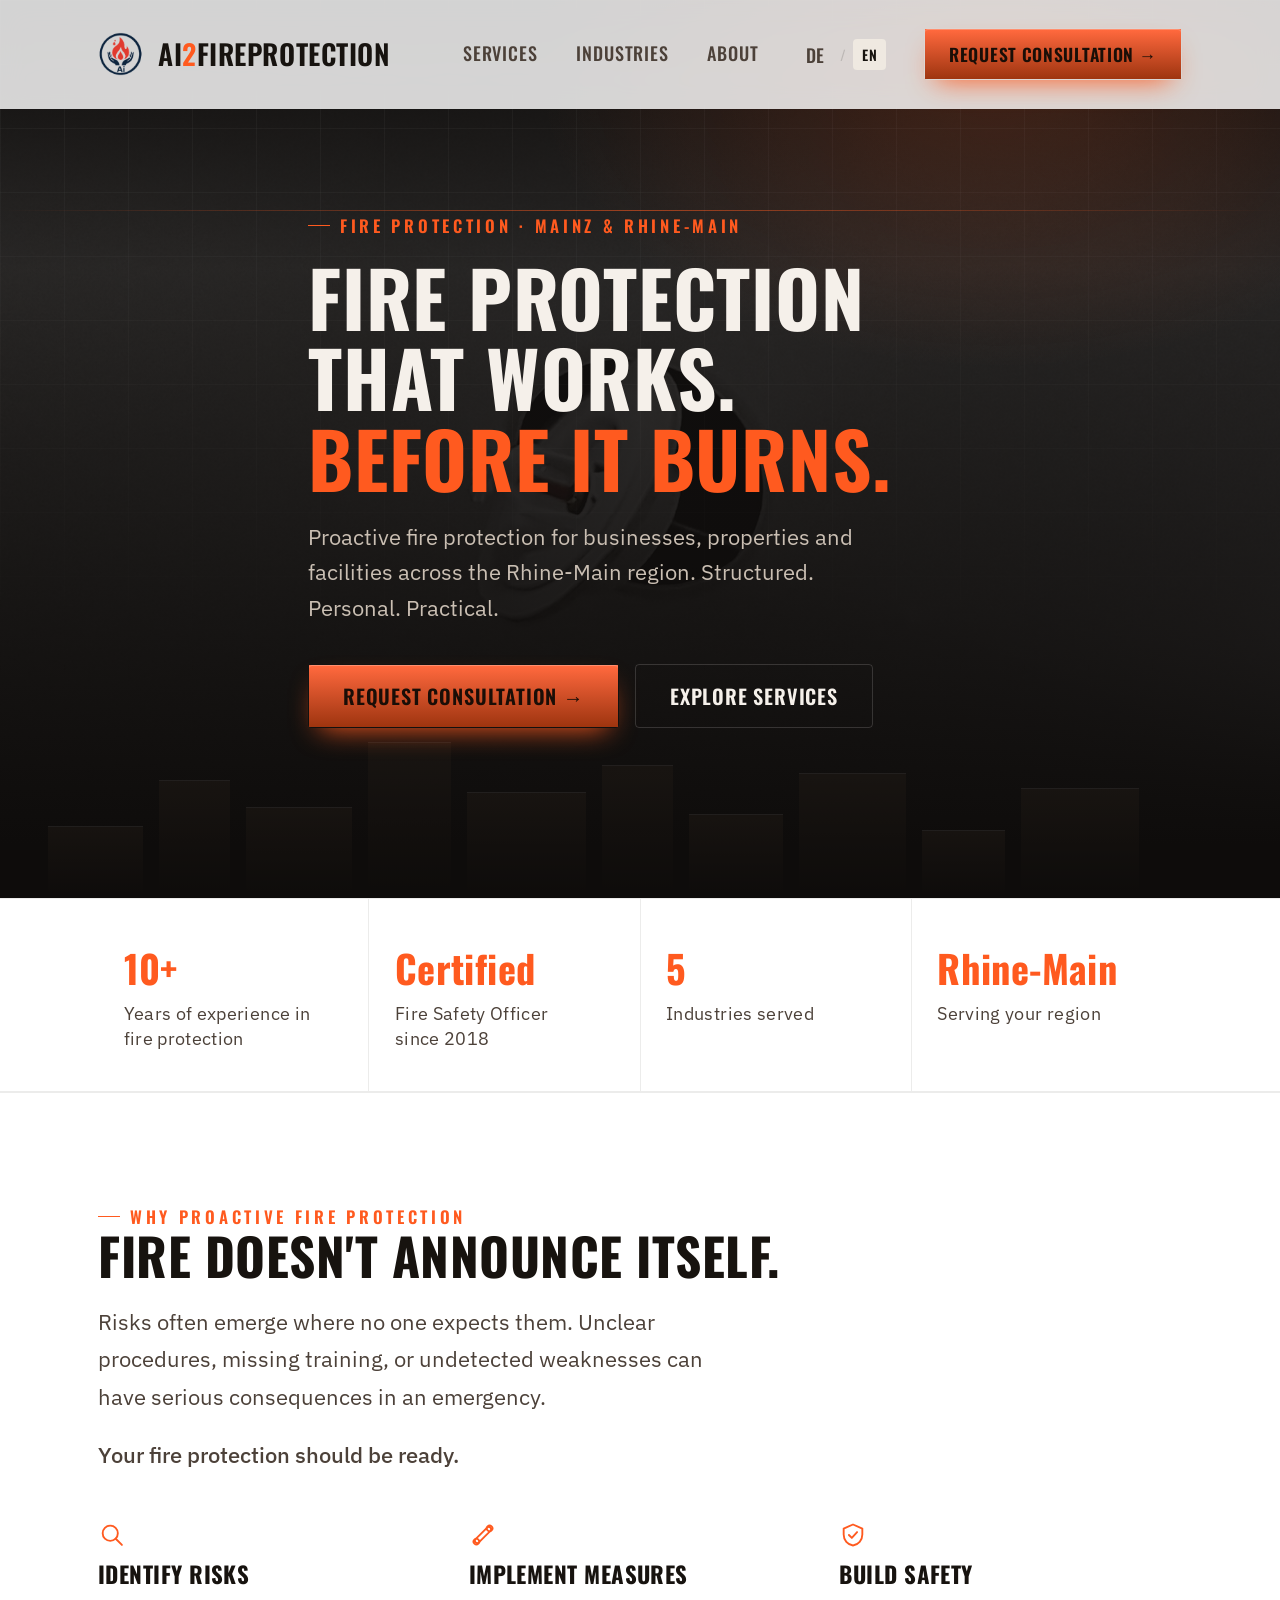
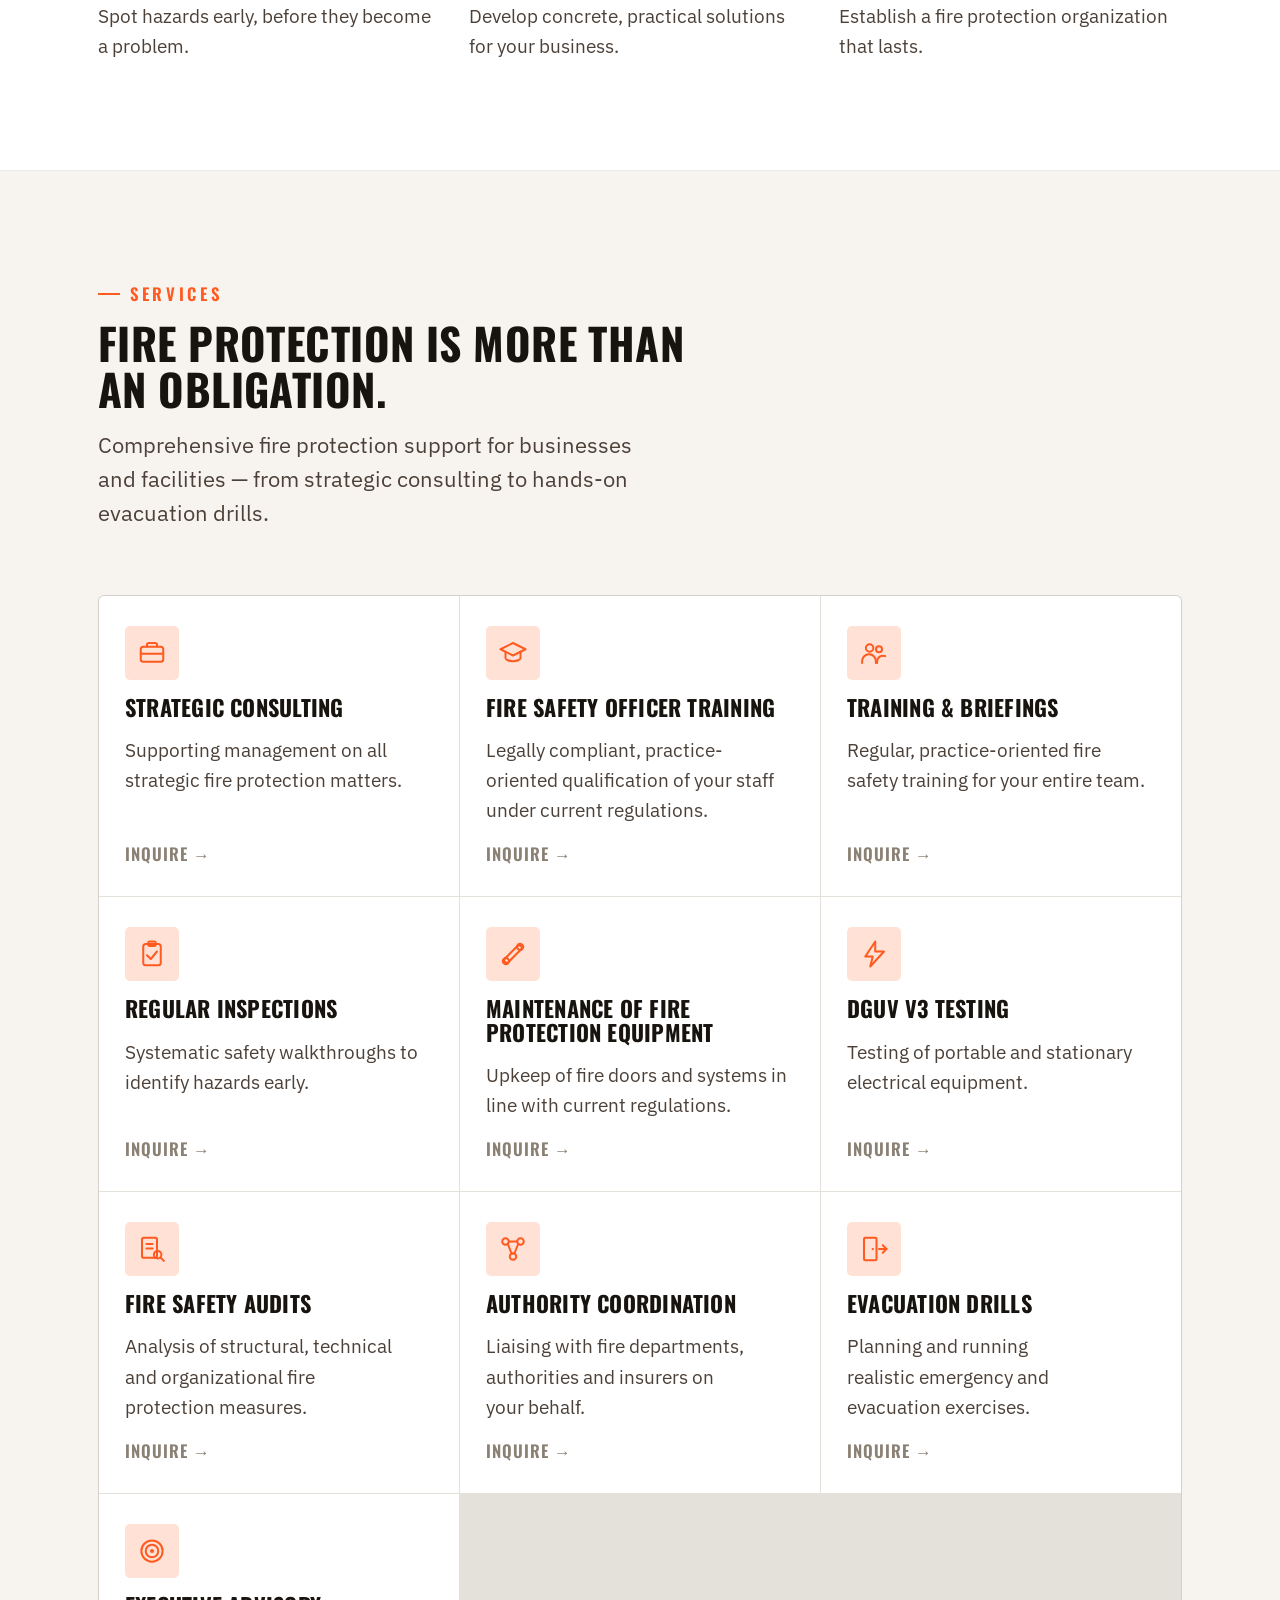
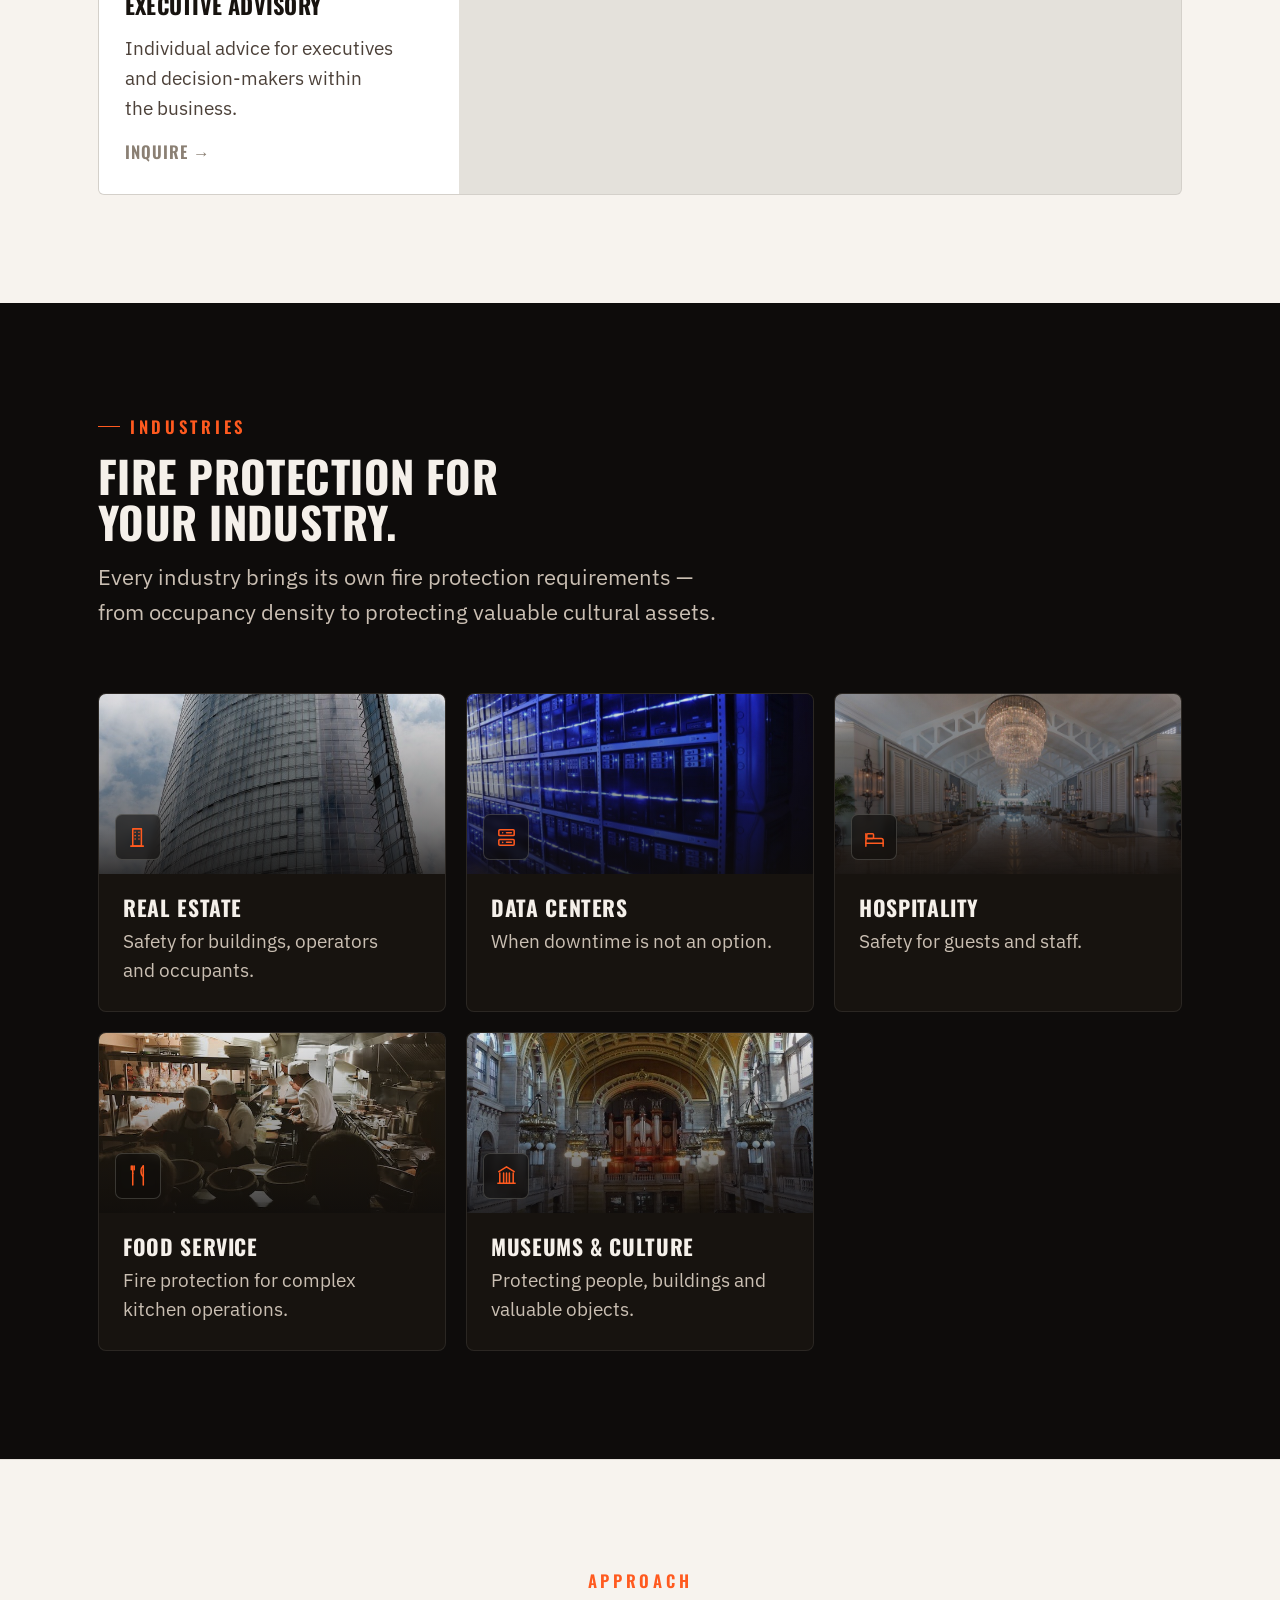
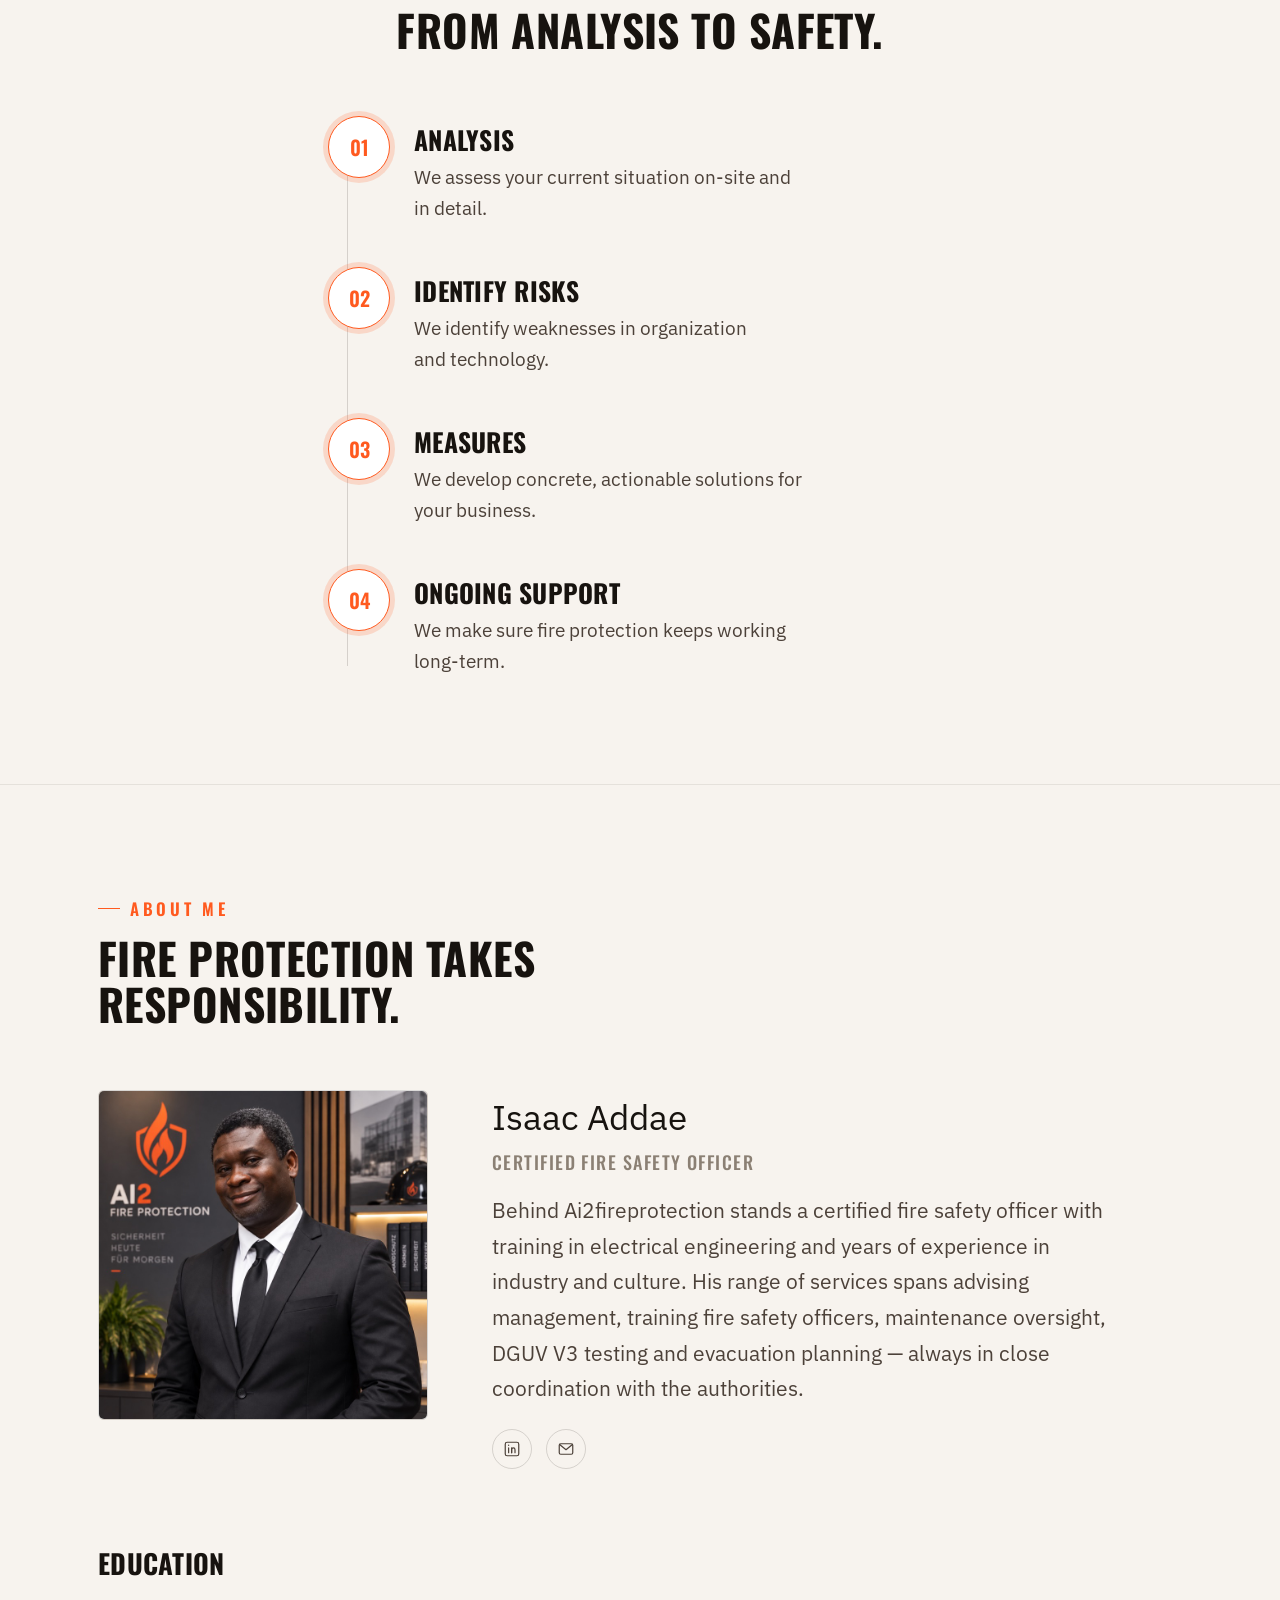
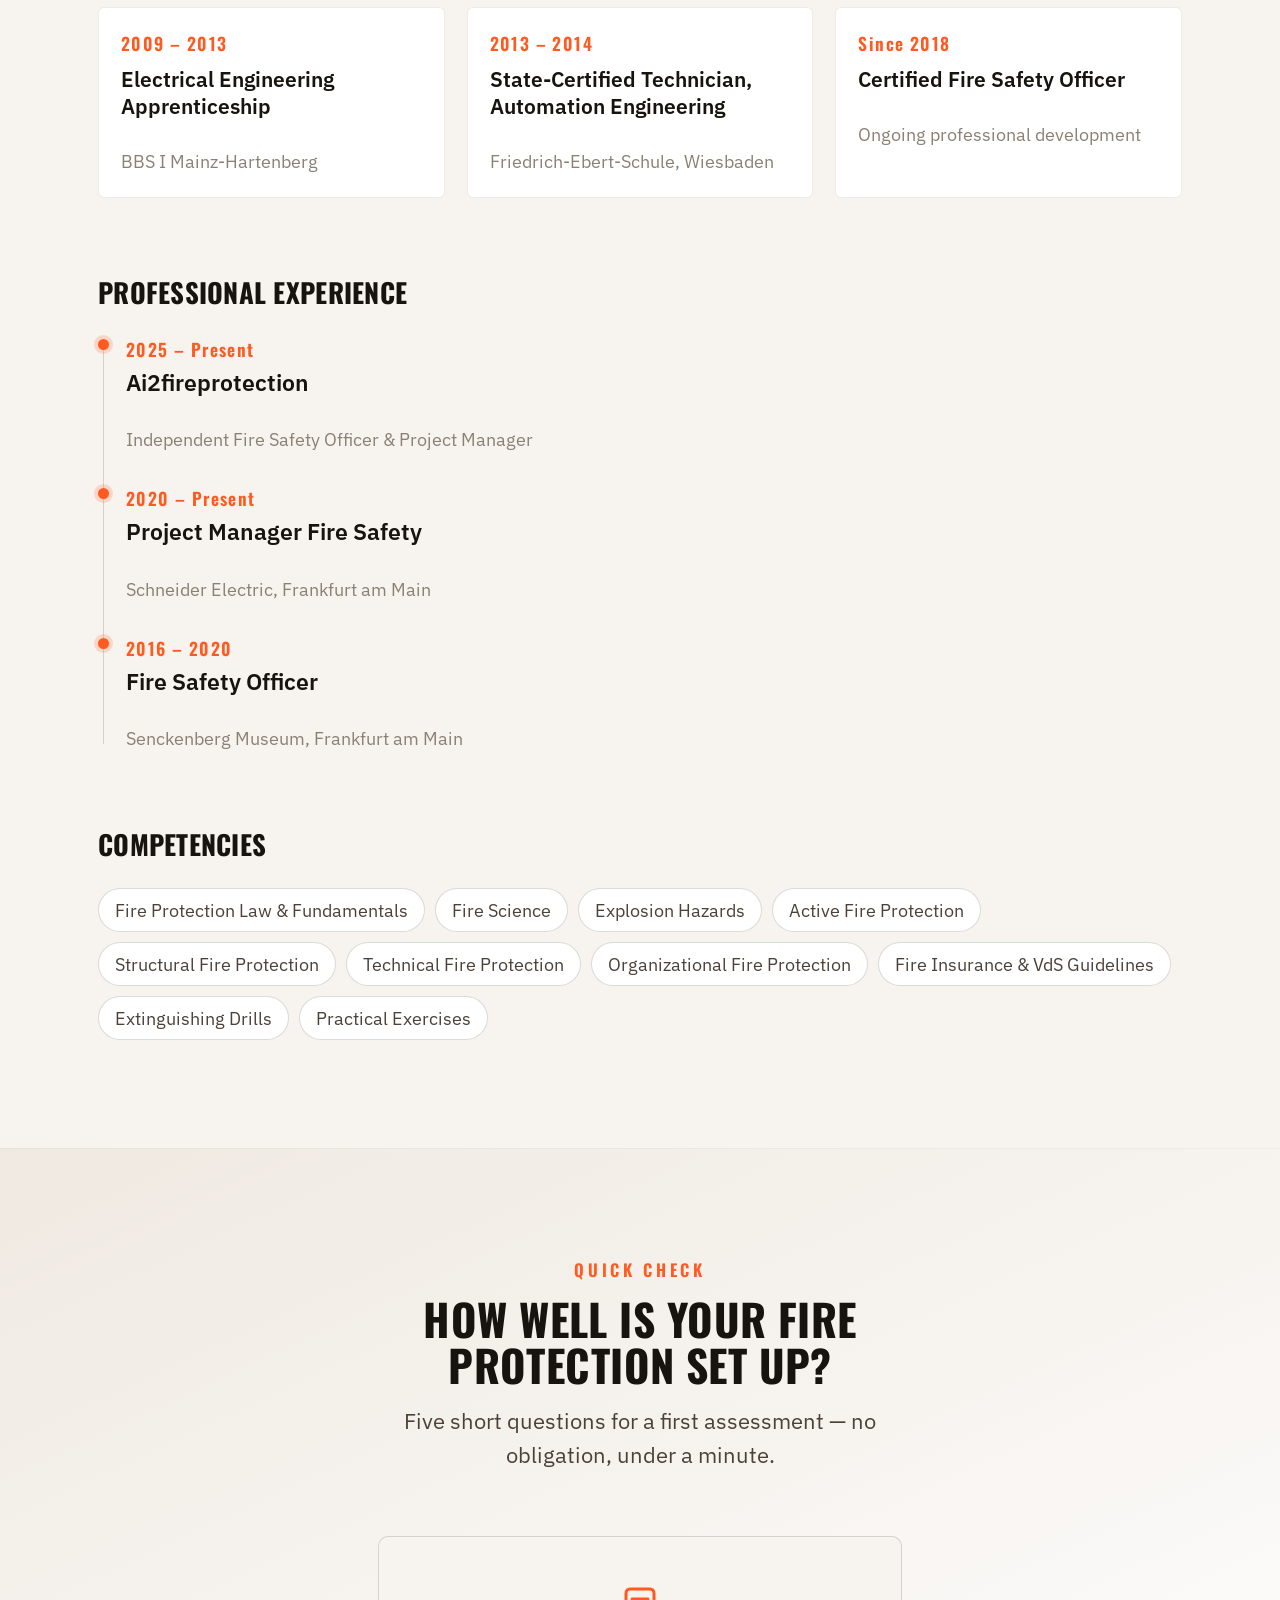
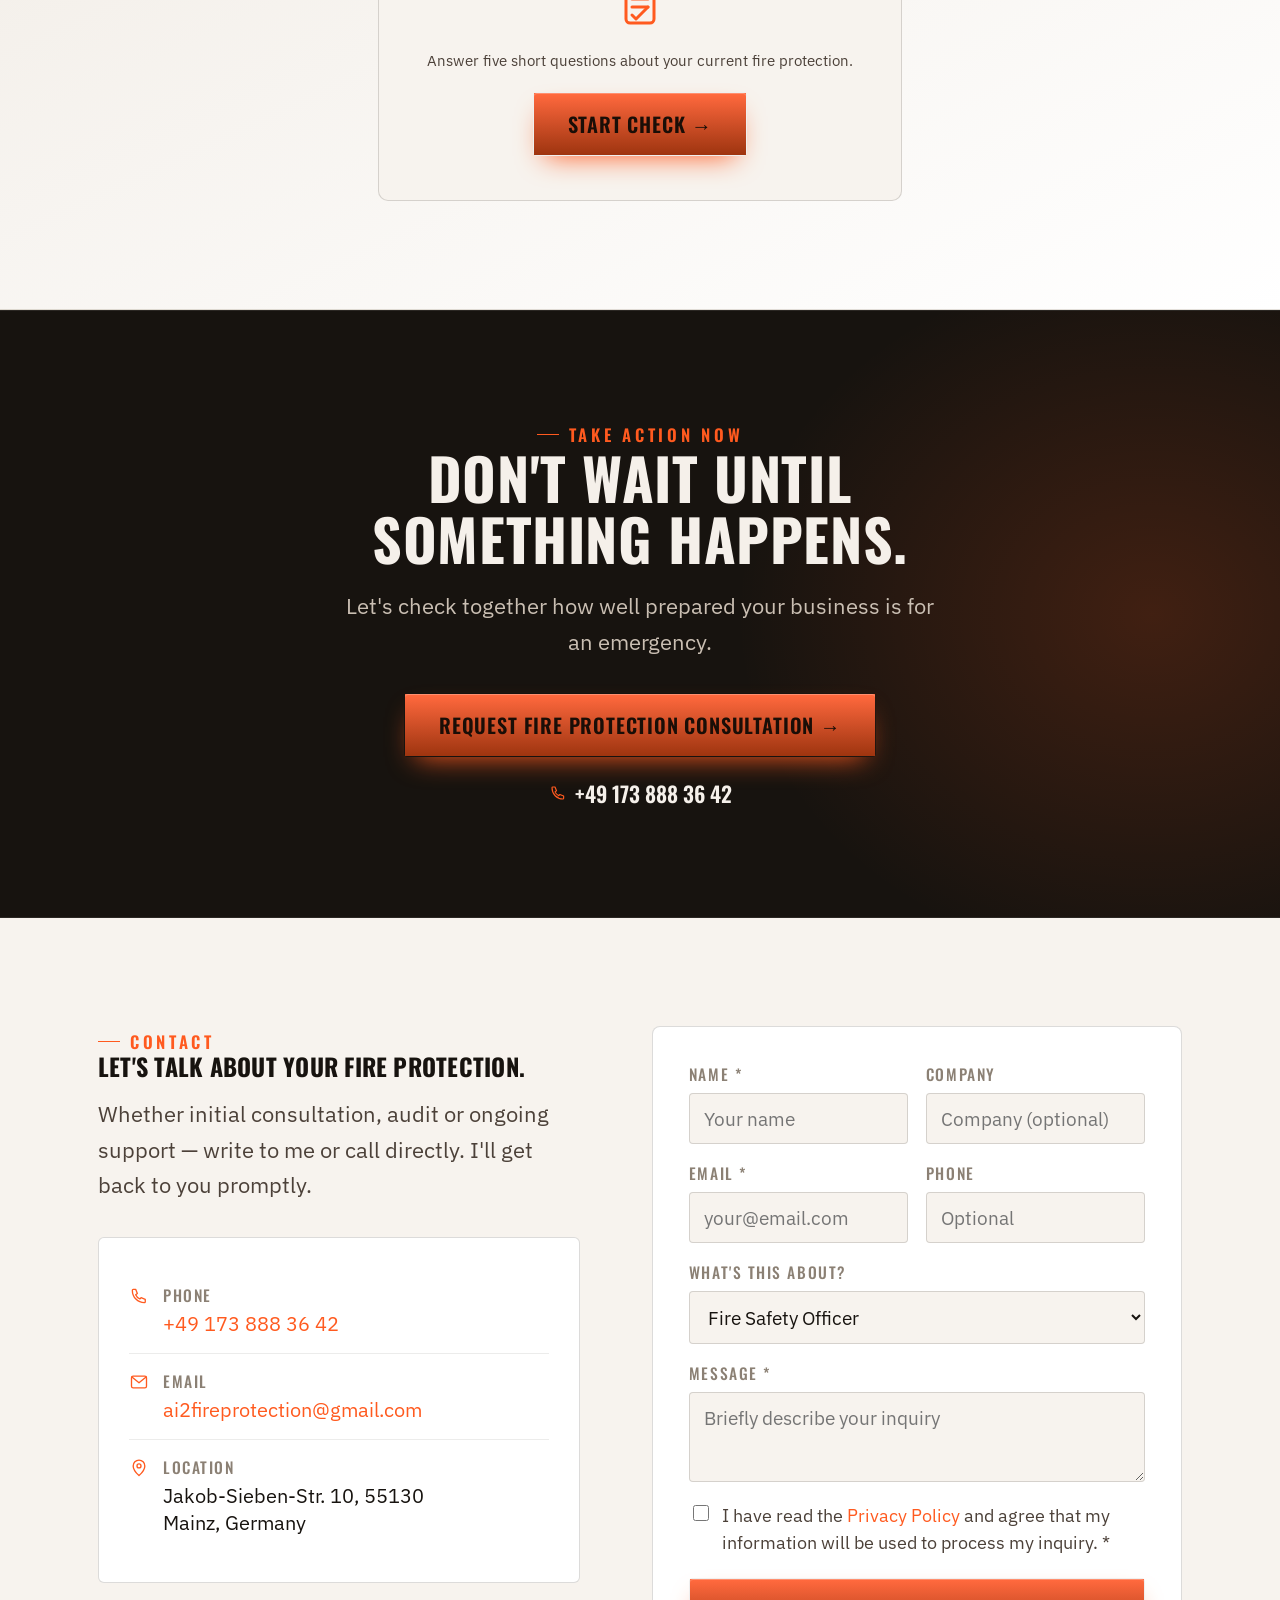
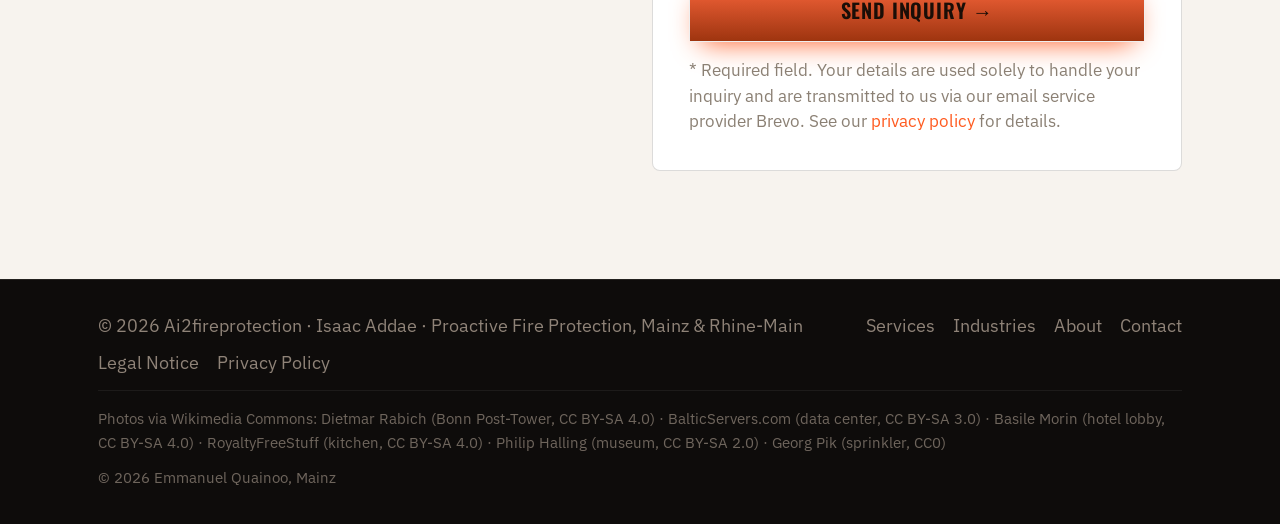
==== commit b6cefa53: "Footer: © 2026 Emmanuel Quainoo, Mainz auf allen Seiten Co-Authored-By: Claude Opus 5.5 <noreply@ant" ====
--- a/en/index.html
+++ b/en/index.html
@@ -491,6 +491,7 @@
         <span class="fine"><a href="legal-notice.html">Legal Notice</a><a href="privacy-policy.html">Privacy Policy</a></span>
       </div>
       <p class="photo-credits">Photos via Wikimedia Commons: Dietmar Rabich (Bonn Post-Tower, CC BY-SA 4.0) · BalticServers.com (data center, CC BY-SA 3.0) · Basile Morin (hotel lobby, CC BY-SA 4.0) · RoyaltyFreeStuff (kitchen, CC BY-SA 4.0) · Philip Halling (museum, CC BY-SA 2.0) · Georg Pik (sprinkler, CC0)</p>
+      <p class="site-credit">© 2026 Emmanuel Quainoo, Mainz</p>
     </div>
   </footer>
 
--- a/styles.css
+++ b/styles.css
@@ -438,6 +438,7 @@
     .footer-nav a { color: var(--text-mute); font-size: 17.5px; }
     .footer-nav a:hover { color: var(--text); }
     .photo-credits { margin-top: 16px; padding-top: 16px; border-top: 1px solid var(--line); font-size: 14.8px; line-height: 1.6; color: var(--text-mute); opacity: 0.75; }
+    .site-credit { margin-top: 12px; font-size: 14.8px; line-height: 1.6; color: var(--text-mute); opacity: 0.75; }
 
     /* ---------- sticky mobile cta ---------- */
     .sticky-cta { display: none; }
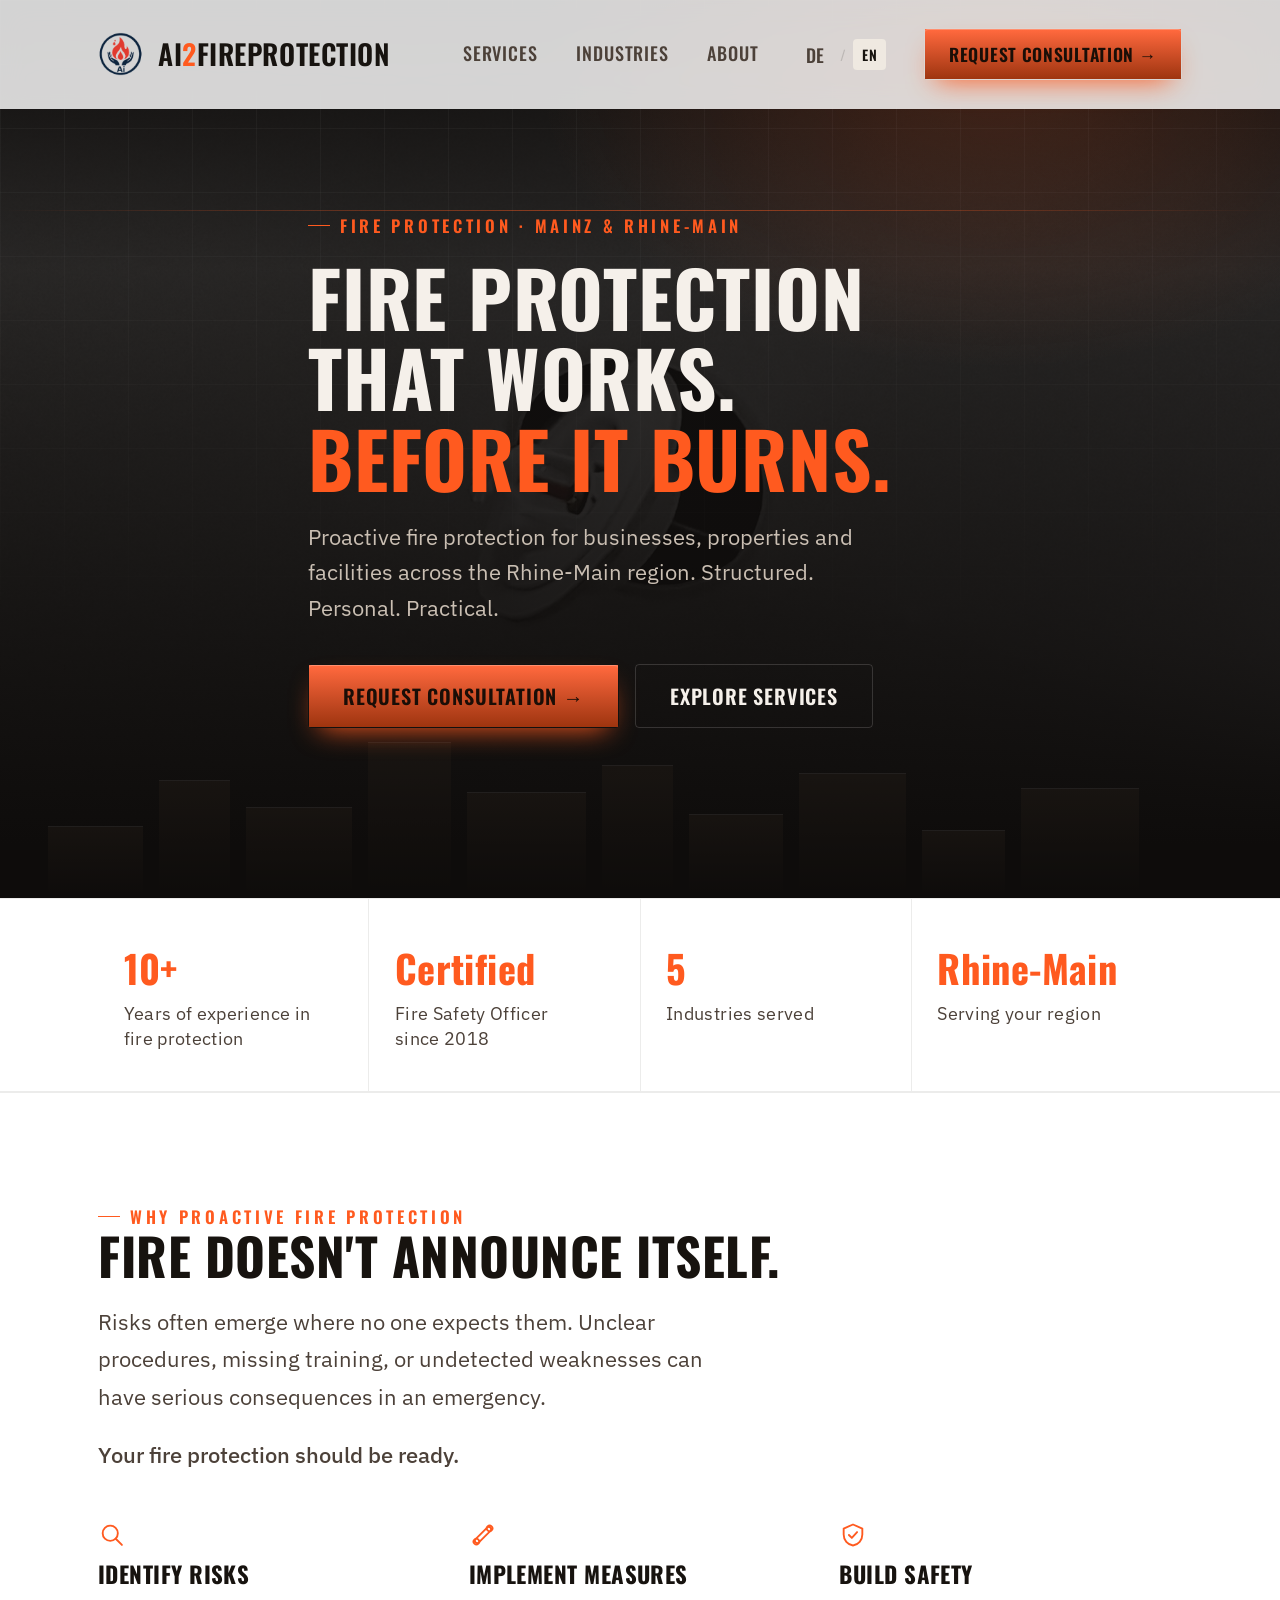
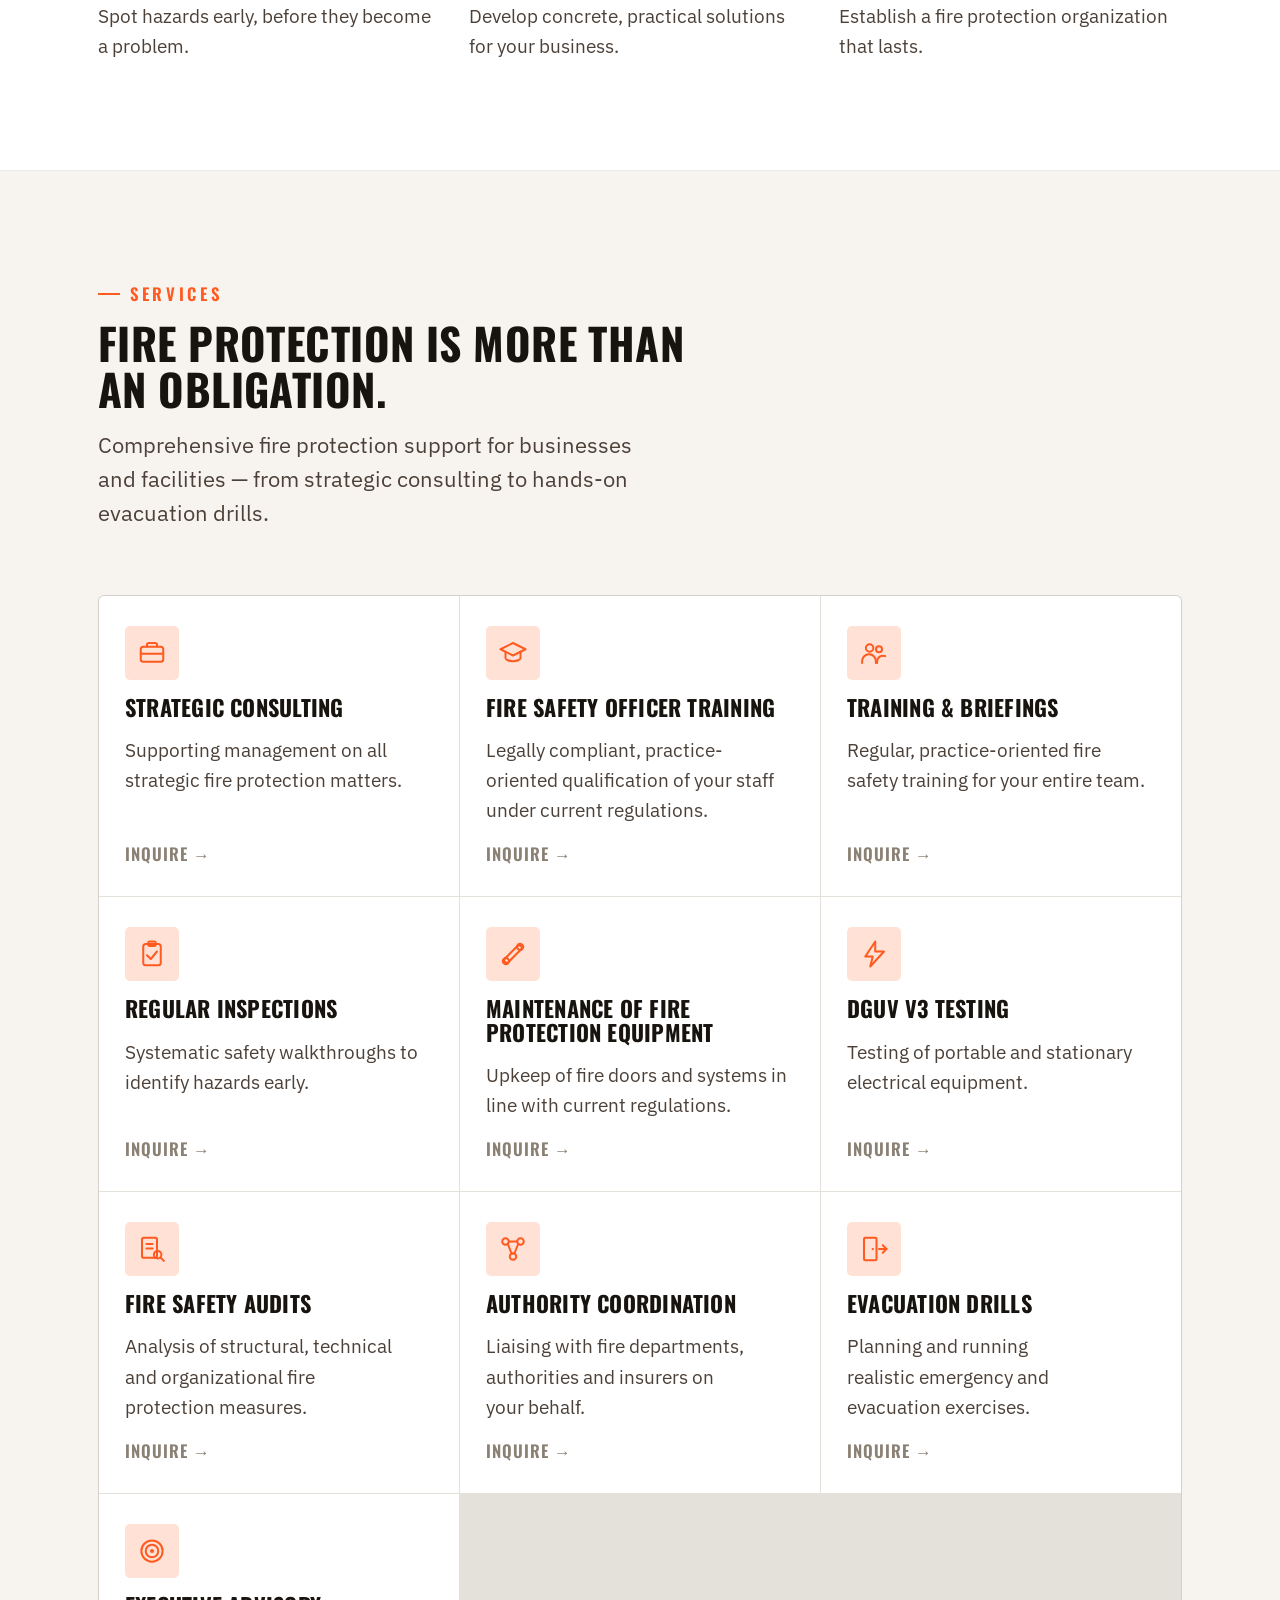
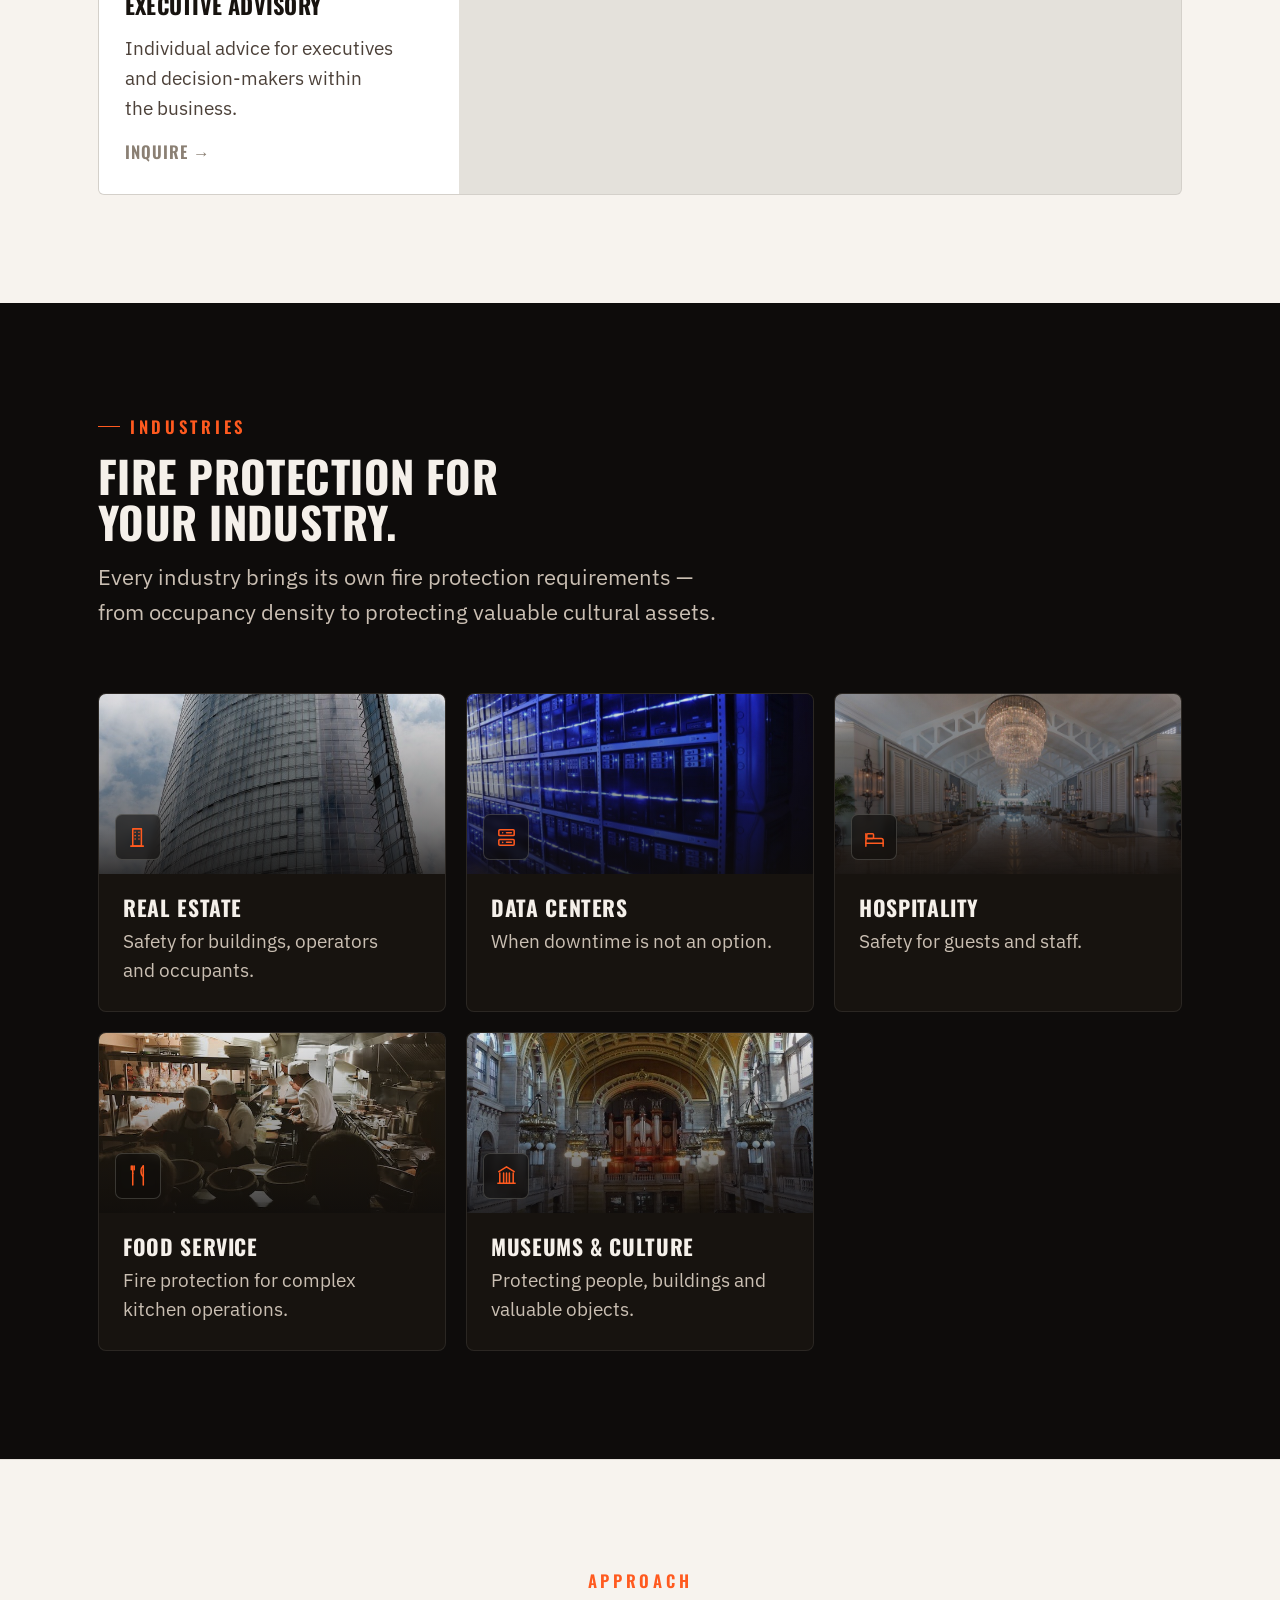
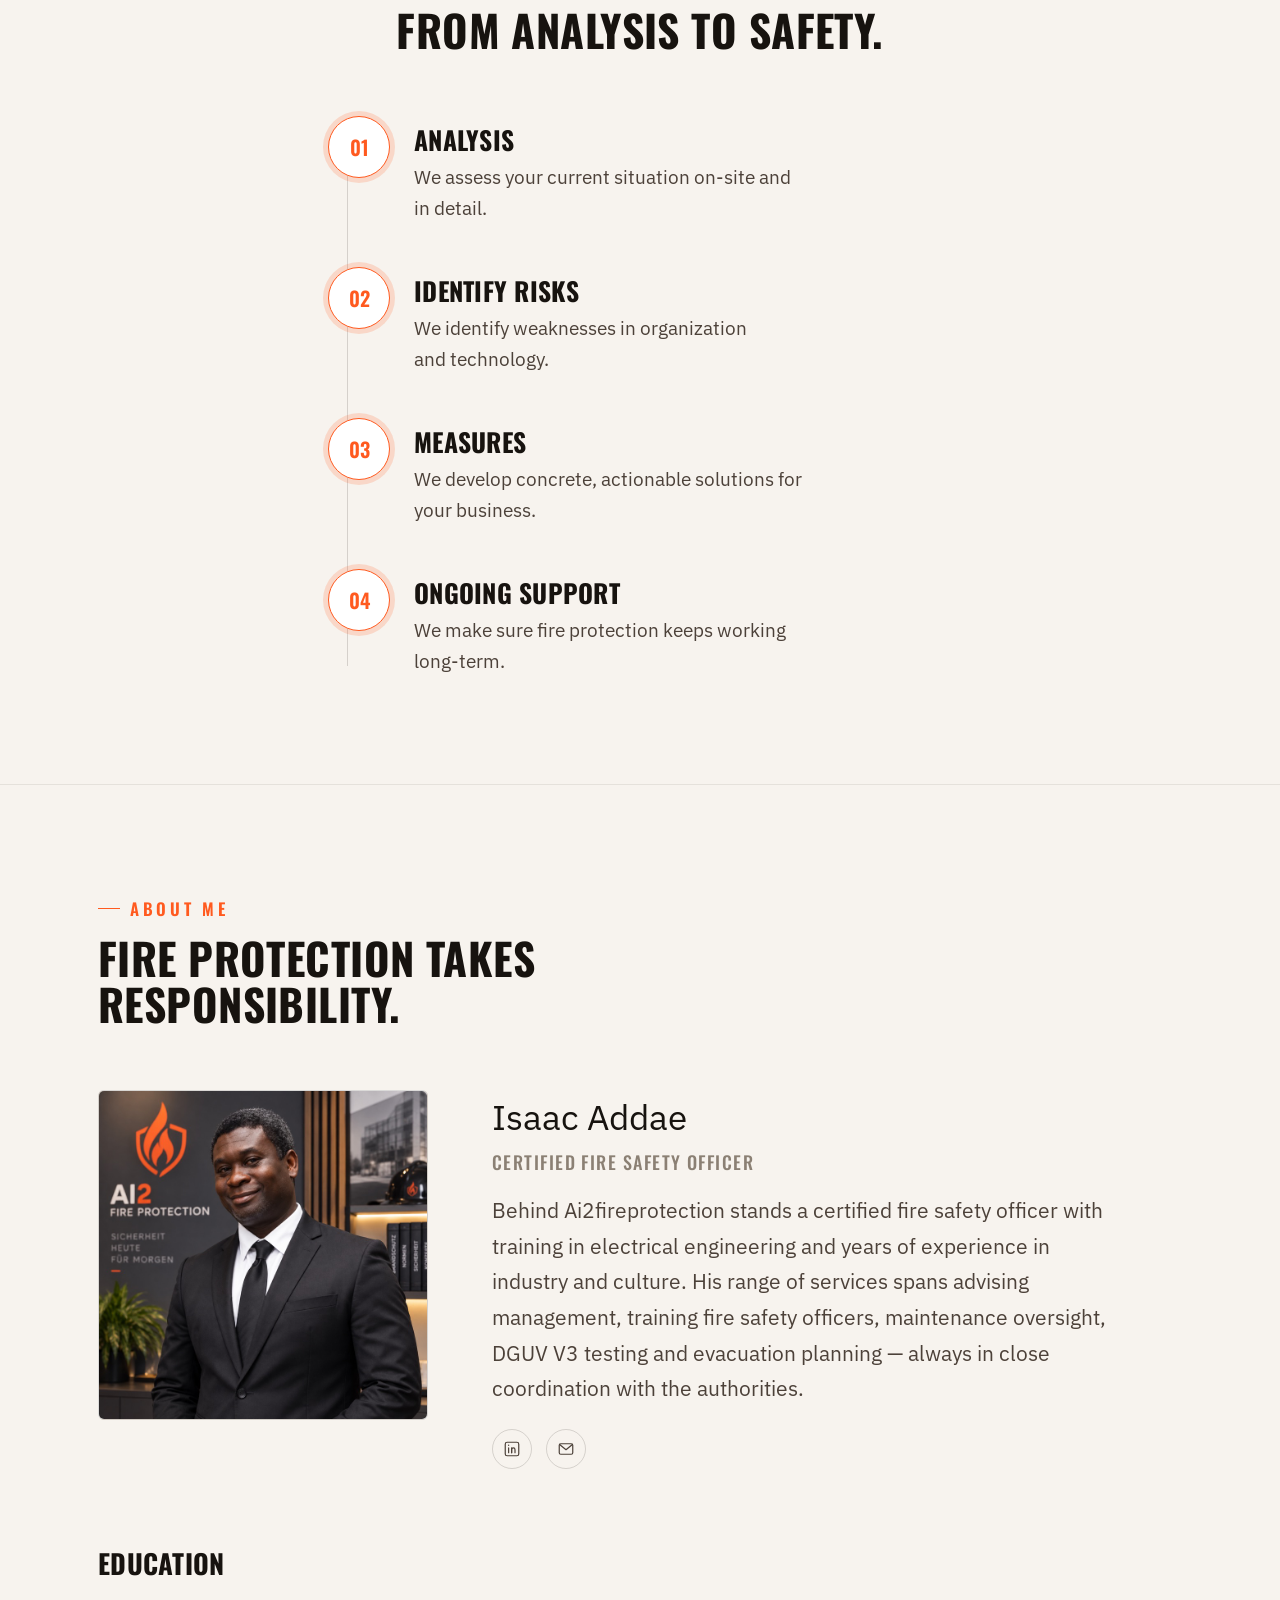
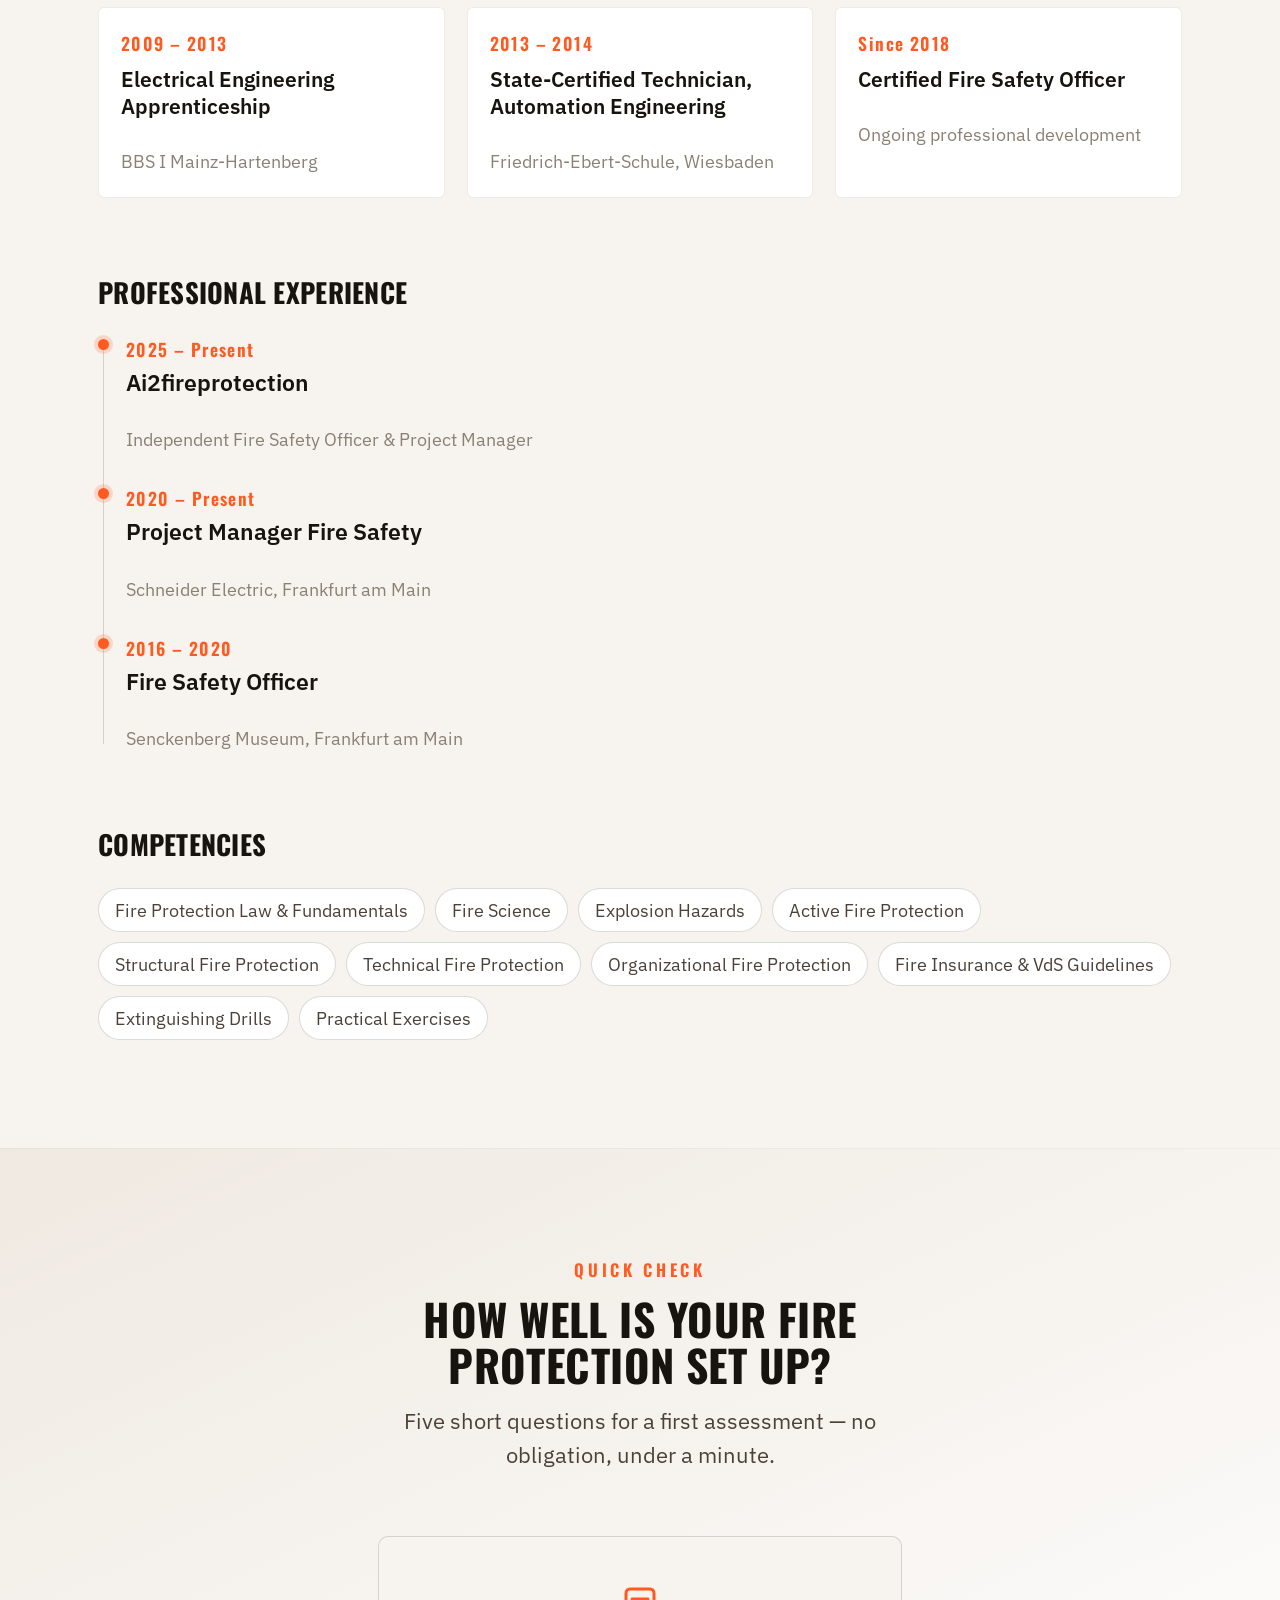
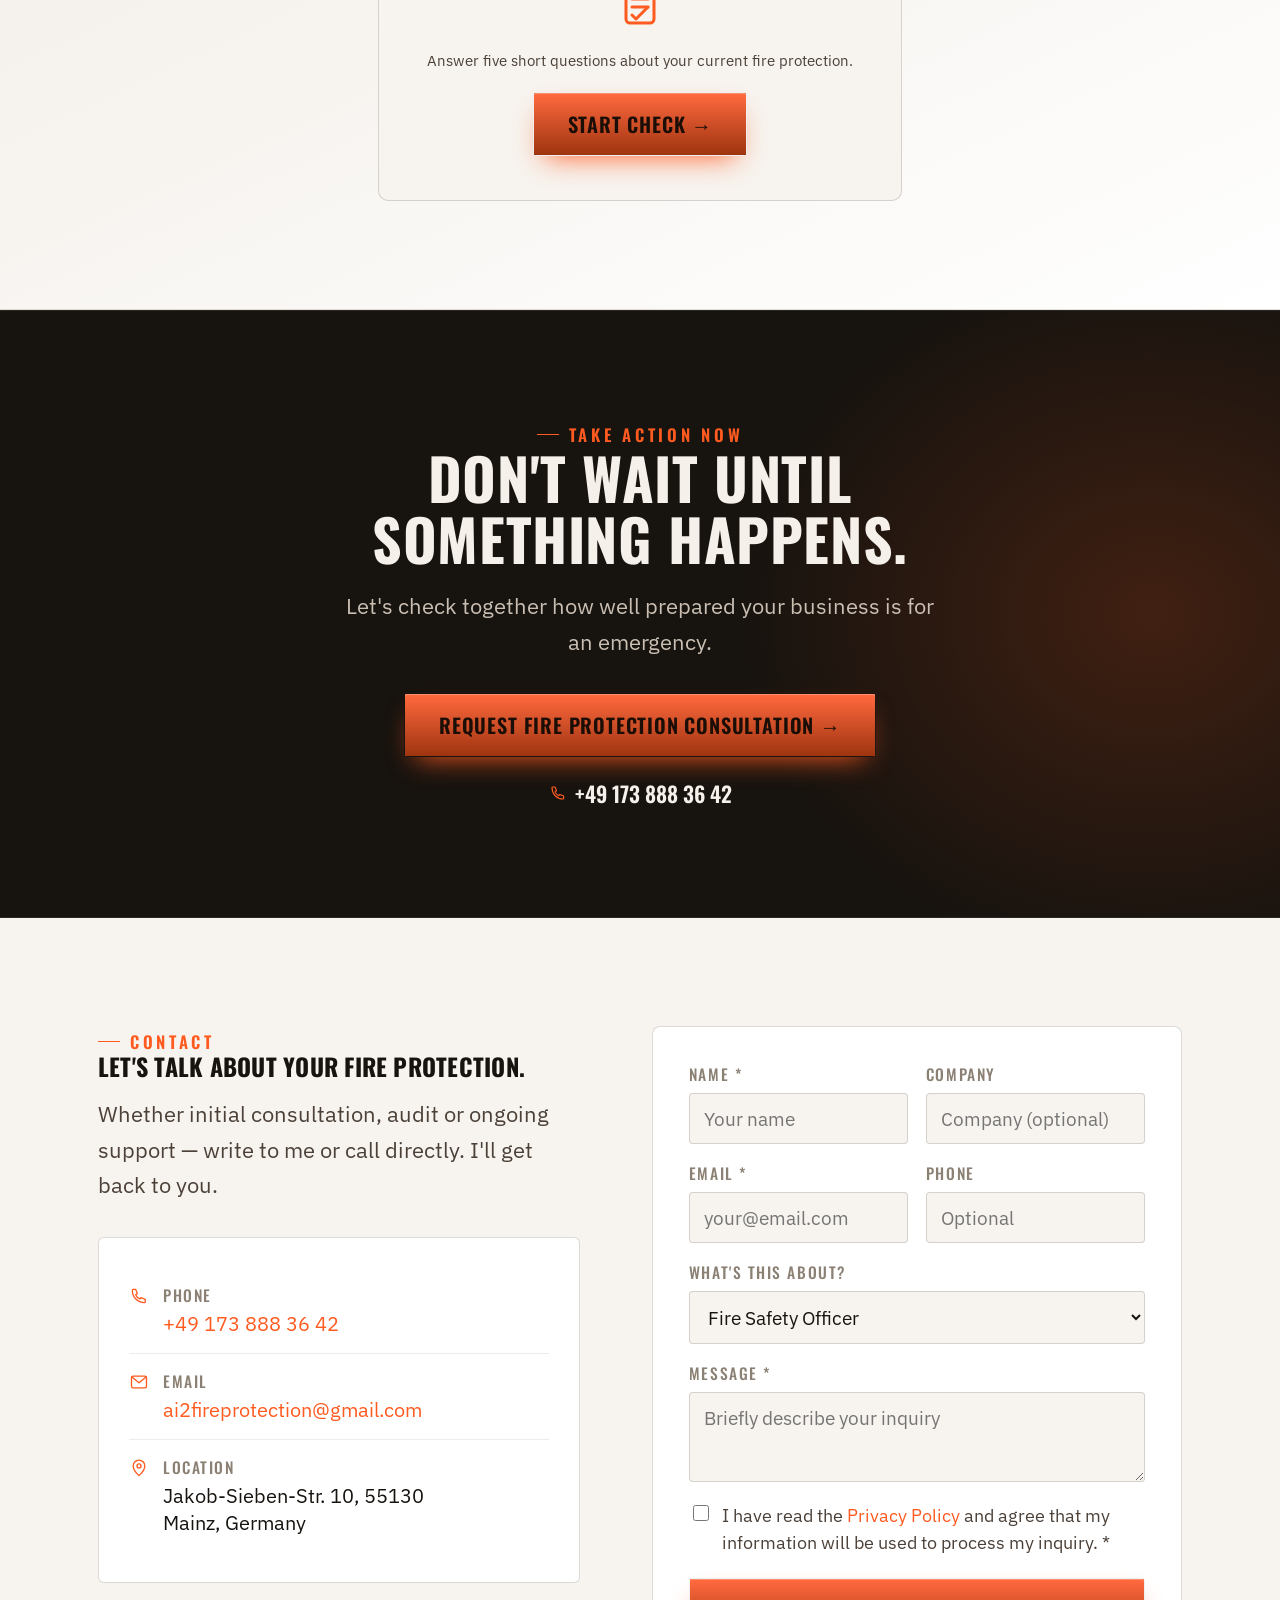
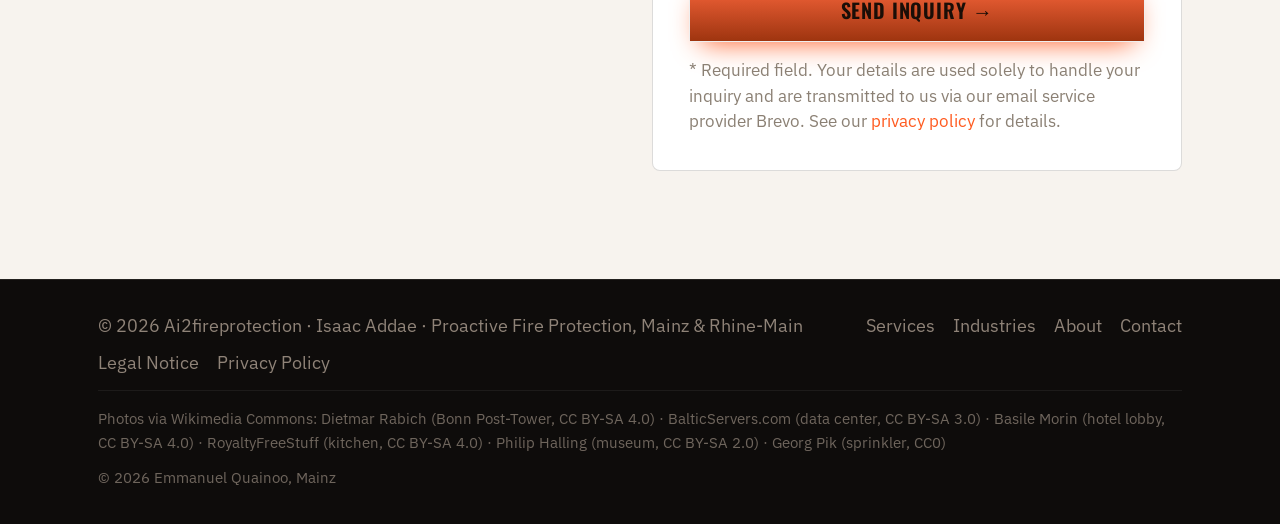
==== commit 01ec501e: "Keine festen Antwortzeiten mehr auf der Seite und in der Bestätigungsmail Co-Authored-By: Claude Opu" ====
--- a/en/index.html
+++ b/en/index.html
@@ -7,14 +7,17 @@
   <meta name="description" content="Certified fire safety officer in Mainz &amp; Rhine-Main: consulting, training, inspections, DGUV V3, evacuation planning – for real estate, data centers, hospitality, food service and museums.">
   <meta name="author" content="Isaac Addae – Ai2fireprotection">
   <meta name="theme-color" content="#0e0c0b">
-  <link rel="canonical" href="https://ai2fireprotection.de/en/">
+  <link rel="canonical" href="https://ai2fireprotection.com/en/">
+  <link rel="alternate" hreflang="de" href="https://ai2fireprotection.com/">
+  <link rel="alternate" hreflang="en" href="https://ai2fireprotection.com/en/">
+  <link rel="alternate" hreflang="x-default" href="https://ai2fireprotection.com/">
   <!-- Open Graph / Social Preview -->
   <meta property="og:type" content="website">
   <meta property="og:locale" content="en_US">
   <meta property="og:site_name" content="Ai2fireprotection">
   <meta property="og:title" content="Ai2fireprotection – Proactive Fire Protection Mainz &amp; Rhine-Main">
   <meta property="og:description" content="Certified fire safety officer for consulting, training, inspections, DGUV V3 and evacuation planning across the Rhine-Main region.">
-  <meta property="og:url" content="https://ai2fireprotection.de/en/">
+  <meta property="og:url" content="https://ai2fireprotection.com/en/">
   <meta name="twitter:card" content="summary">
   <link rel="icon" href="../images/logo.png">
   <link rel="stylesheet" href="../styles.css">
@@ -35,7 +38,7 @@
     "telephone": "+49 173 888 36 42",
     "email": "ai2fireprotection@gmail.com",
     "areaServed": "Rhine-Main",
-    "url": "https://ai2fireprotection.de/en/"
+    "url": "https://ai2fireprotection.com/en/"
   }
   </script>
 </head>
@@ -428,7 +431,7 @@
       <div class="reveal">
         <span class="eyebrow">Contact</span>
         <h2>Let's talk about your fire protection.</h2>
-        <p class="contact-sub">Whether initial consultation, audit or ongoing support — write to me or call directly. I'll get back to you promptly.</p>
+        <p class="contact-sub">Whether initial consultation, audit or ongoing support — write to me or call directly. I'll get back to you.</p>
         <div class="contact-card">
           <div class="contact-row">
             <svg viewBox="0 0 24 24" fill="none" stroke="currentColor" stroke-width="1.6" stroke-linecap="round" stroke-linejoin="round"><path d="M4 5c0-.6.4-1 1-1h3l2 5-2 1.5c1 2.3 2.7 4 5 5L14.5 14l5 2v3c0 .6-.4 1-1 1C10.5 20 4 13.5 4 5Z"/></svg>
@@ -471,7 +474,7 @@
         </div>
         <p class="field-error" id="form-error">Please fill in all required fields and confirm the privacy policy.</p>
         <button type="submit" id="f-submit" class="btn btn-accent btn-block">Send Inquiry →</button>
-        <p class="field-ok" id="form-ok" role="status">Thank you! Your inquiry has been received. You will shortly receive a confirmation by email – we usually get back to you within 1–2 business days.</p>
+        <p class="field-ok" id="form-ok" role="status">Thank you! Your inquiry has been received. You will shortly receive a confirmation by email – we will get back to you.</p>
         <p class="field-error" id="form-fail" role="alert">Your inquiry could not be sent right now. Please try again or write to us directly at <a href="mailto:ai2fireprotection@gmail.com">ai2fireprotection@gmail.com</a>.</p>
         <p class="form-note">* Required field. Your details are used solely to handle your inquiry and are transmitted to us via our email service provider Brevo. See our <a href="privacy-policy.html">privacy policy</a> for details.</p>
       </form>
